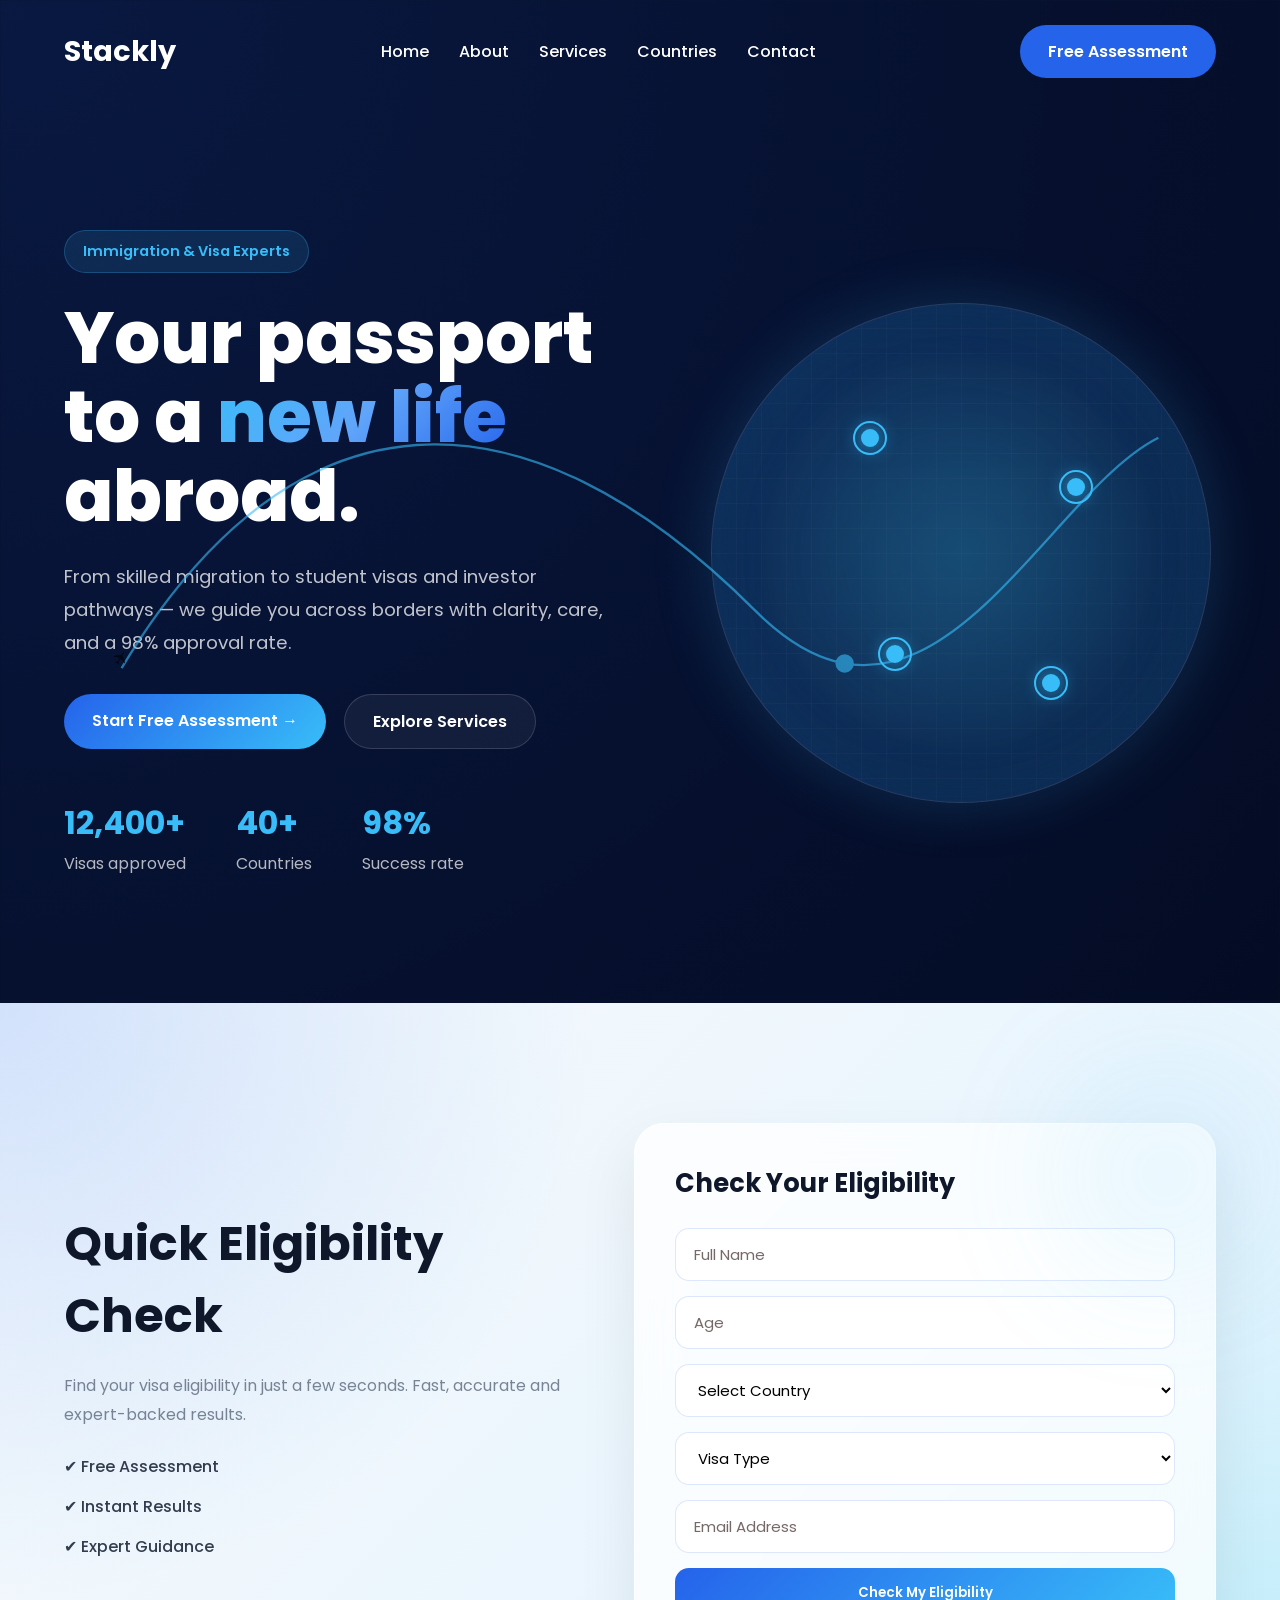
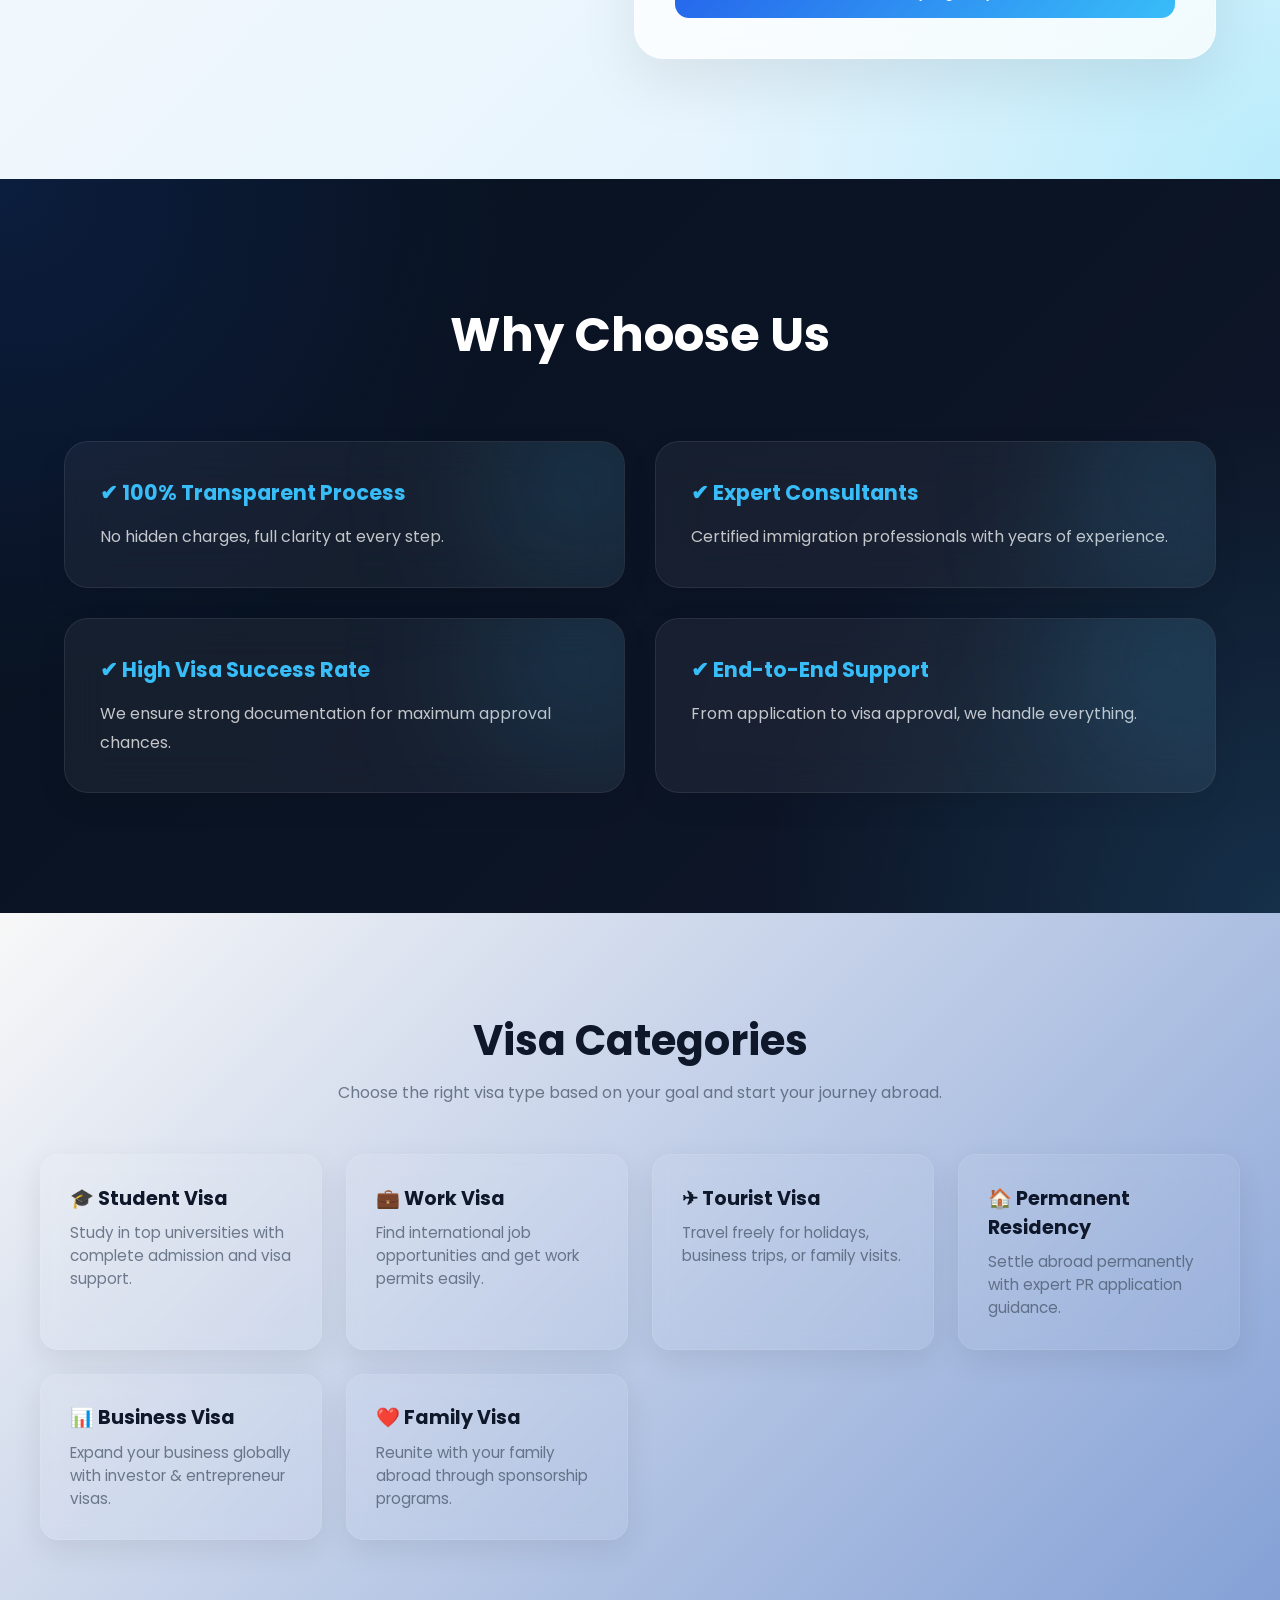
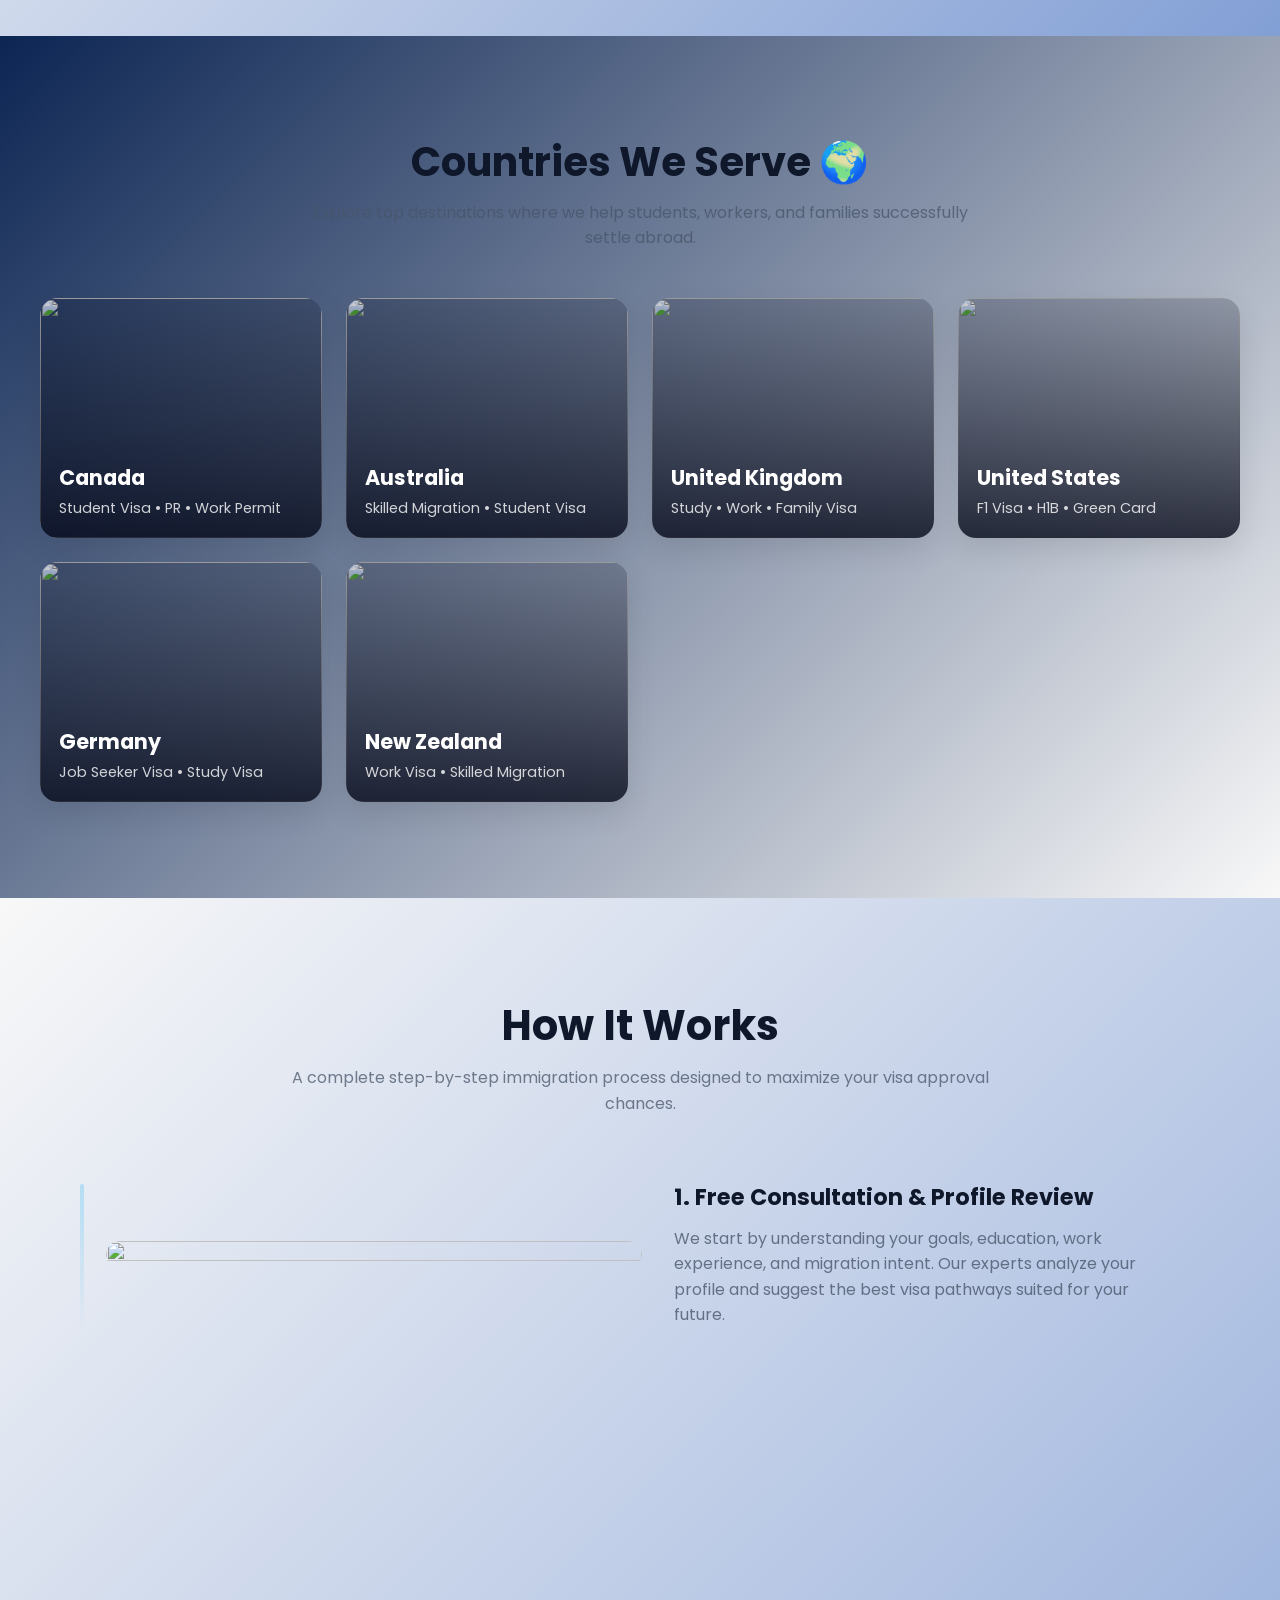
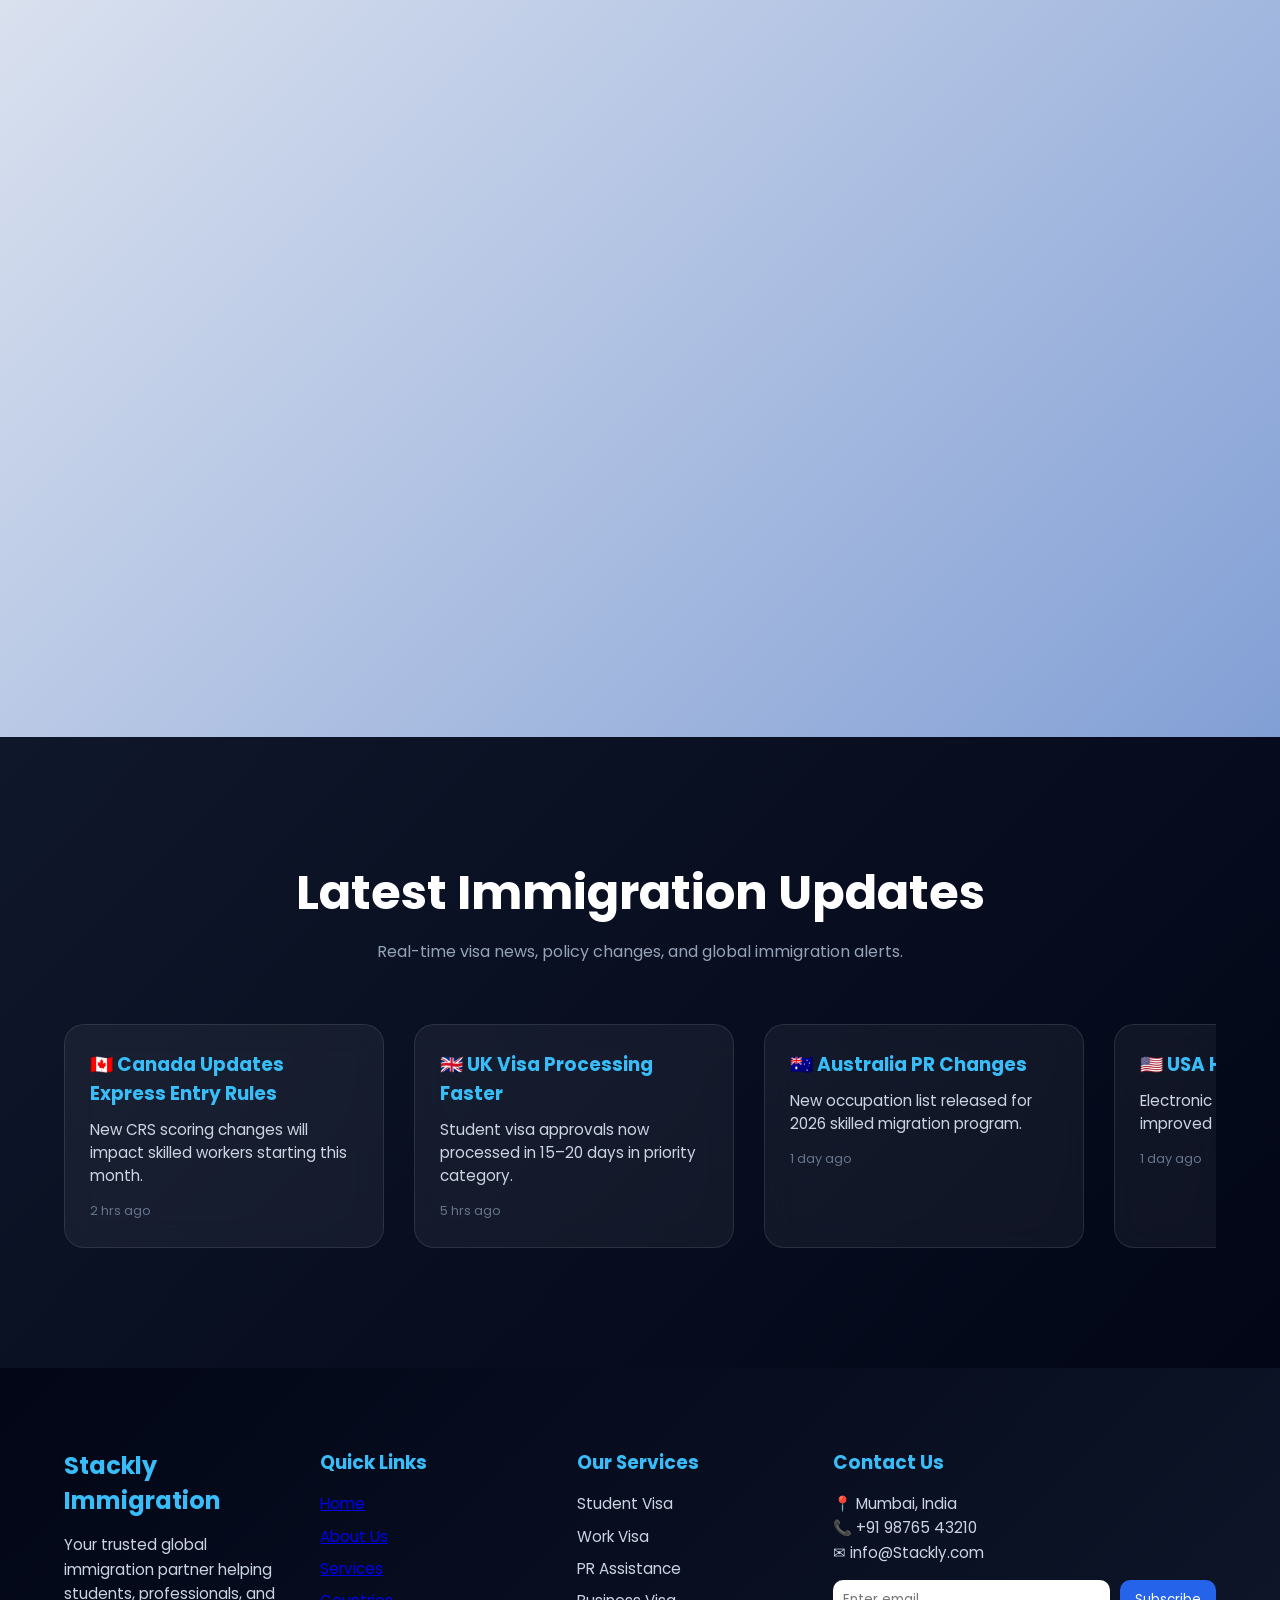
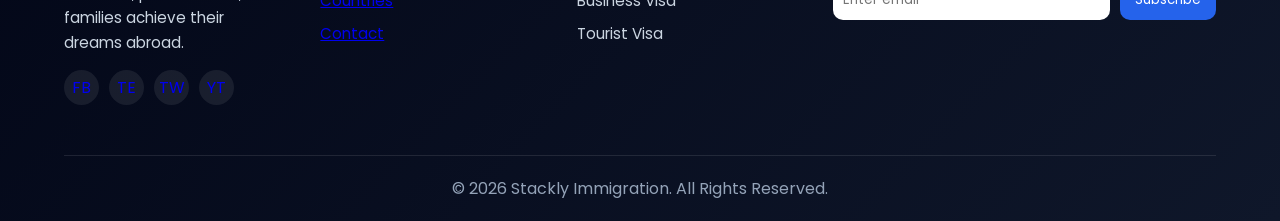
==== index.html @ 96795370 ".." ====
<!doctype html>
<html lang="en">
  <head>
    <meta charset="UTF-8" />
    <meta name="viewport" content="width=device-width, initial-scale=1.0" />
    <title>Stackly Immigration</title>

    <link rel="stylesheet" href="css/home.css" />
    <link rel="stylesheet" href="css/auth.css">

    <link
      href="https://fonts.googleapis.com/css2?family=Poppins:wght@300;400;500;600;700;800&display=swap"
      rel="stylesheet"
    />

    <script src="https://cdn.jsdelivr.net/npm/tsparticles@2/tsparticles.bundle.min.js"></script>

  </head>

  <body>

    

    <nav>
      <div class="logo">Stackly</div>

      <ul class="nav-links">
        <li><a href="index.html">Home</a></li>
        <li><a href="about.html">About</a></li>
        <li><a href="service.html">Services</a></li>
        <li><a href="countries.html">Countries</a></li>
        <li><a href="contact.html">Contact</a></li>
      </ul>

      <a href="#" class="btn" onclick="openPopup()">Free Assessment</a>

      <div class="menu-btn">☰</div>
    </nav>
<!-- hero -->
    <section class="container home-hero">

        <!-- ANIMATED FLIGHT PATH -->
    <svg class="flight-path" viewBox="0 0 1000 400">
        <path id="route"
            d="M50,300 C200,50 400,50 600,250 C750,400 850,150 950,100"
            fill="none" />
        
        <circle r="8" fill="#38bdf8">
            <animateMotion dur="8s" repeatCount="indefinite">
                <mpath href="#route"/>
            </animateMotion>
        </circle>

        <text class="plane-icon">
            <textPath href="#route" startOffset="0%">
                ✈
            </textPath>
        </text>
    </svg>

    <div>
      <span class="eyebrow hero-anim from-left">Immigration & Visa Experts</span>
      <h1 class="hero-anim from-bottom">Your passport to a <span>new life</span> abroad.</h1>
      <p class="lead hero-anim from-right">From skilled migration to student visas and investor pathways — we guide you across borders with clarity, care, and a 98% approval rate.</p>
      <div class="hero-cta hero-anim from-bottom">
        <a href="contact.html" class="btn btn-primary">Start Free Assessment →</a>
        <a href="services.html" class="btn btn-ghost">Explore Services</a>
      </div>
      <div class="hero-stats hero-anim from-left">
        <div><strong>12,400+</strong><span>Visas approved</span></div>
        <div><strong>40+</strong><span>Countries</span></div>
        <div><strong>98%</strong><span>Success rate</span></div>
      </div>
    </div>
    <div class="globe-card hero-anim from-right">
      <div class="pin p1"></div><div class="pin p2"></div><div class="pin p3"></div><div class="pin p4"></div>
    </div>
  </section>

  



<!-- ELIGIBILITY CHECK -->
<section class="eligibility">

    <div class="elig-container">

        <!-- LEFT TEXT (from left) -->
        <div class="elig-text reveal-left">
            <h2 class="elig-text reveal left">Quick Eligibility Check</h2>
            <p>
                Find your visa eligibility in just a few seconds.
                Fast, accurate and expert-backed results.
            </p>

            <ul>
                <li>✔ Free Assessment</li>
                <li>✔ Instant Results</li>
                <li>✔ Expert Guidance</li>
            </ul>
        </div>

        <!-- FORM (popup animation) -->
        <div class="elig-form reveal-zoom">

            <h3>Check Your Eligibility</h3>

            <form>
                <input type="text" placeholder="Full Name" required>
                <input type="number" placeholder="Age" required>

                <select required>
                    <option value="">Select Country</option>
                    <option>Canada</option>
                    <option>Australia</option>
                    <option>UK</option>
                    <option>USA</option>
                    <option>Germany</option>
                </select>

                <select required>
                    <option value="">Visa Type</option>
                    <option>Student Visa</option>
                    <option>Work Visa</option>
                    <option>Tourist Visa</option>
                    <option>PR Visa</option>
                </select>

                <input type="email" placeholder="Email Address" required>

                <button type="submit">Check My Eligibility</button>
            </form>

        </div>

    </div>

</section>

<!-- WHY CHOOSE US -->
<section class="why">

    <h2 class="section-title reveal-up">
        Why Choose Us
    </h2>

    <div class="why-container">

        <div class="why-card reveal-left">
            <h3>✔ 100% Transparent Process</h3>
            <p>No hidden charges, full clarity at every step.</p>
        </div>

        <div class="why-card reveal-right">
            <h3>✔ Expert Consultants</h3>
            <p>Certified immigration professionals with years of experience.</p>
        </div>

        <div class="why-card reveal-left">
            <h3>✔ High Visa Success Rate</h3>
            <p>We ensure strong documentation for maximum approval chances.</p>
        </div>

        <div class="why-card reveal-zoom">
            <h3>✔ End-to-End Support</h3>
            <p>From application to visa approval, we handle everything.</p>
        </div>

    </div>

</section>

<!-- VISTA CATEGORIZE SECTION -->
<section class="visa">

    <h2 class="visa-title reveal-up">Visa Categories</h2>
    <p class="visa-subtitle reveal-up">
        Choose the right visa type based on your goal and start your journey abroad.
    </p>

    <div class="visa-grid">

        <div class="visa-card reveal-left">
            <h3>🎓 Student Visa</h3>
            <p>Study in top universities with complete admission and visa support.</p>
        </div>

        <div class="visa-card reveal-right">
            <h3>💼 Work Visa</h3>
            <p>Find international job opportunities and get work permits easily.</p>
        </div>

        <div class="visa-card reveal-up">
            <h3>✈ Tourist Visa</h3>
            <p>Travel freely for holidays, business trips, or family visits.</p>
        </div>

        <div class="visa-card reveal-zoom">
            <h3>🏠 Permanent Residency</h3>
            <p>Settle abroad permanently with expert PR application guidance.</p>
        </div>

        <div class="visa-card reveal-left">
            <h3>📊 Business Visa</h3>
            <p>Expand your business globally with investor & entrepreneur visas.</p>
        </div>

        <div class="visa-card reveal-right">
            <h3>❤️ Family Visa</h3>
            <p>Reunite with your family abroad through sponsorship programs.</p>
        </div>

    </div>

</section>

<!-- COUNTRIES -->
<section class="countries">

    <h2 class="countries-title reveal-up">Countries We Serve 🌍</h2>
    <p class="countries-subtitle reveal-up">
        Explore top destinations where we help students, workers, and families successfully settle abroad.
    </p>

    <div class="country-grid">

        <!-- CANADA -->
        <div class="country-card reveal-left">
            <img src="https://images.unsplash.com/photo-1503614472-8c93d56e92ce?auto=format&fit=crop&w=800&q=80">
            <div class="overlay">
                <h3>Canada</h3>
                <p>Student Visa • PR • Work Permit</p>
            </div>
        </div>

        <!-- AUSTRALIA -->
        <div class="country-card reveal-right">
            <img src="https://images.unsplash.com/photo-1506973035872-a4ec16b8e8d9?auto=format&fit=crop&w=800&q=80">
            <div class="overlay">
                <h3>Australia</h3>
                <p>Skilled Migration • Student Visa</p>
            </div>
        </div>

        <!-- UK -->
        <div class="country-card reveal-up">
            <img src="https://images.unsplash.com/photo-1486299267070-83823f5448dd?auto=format&fit=crop&w=800&q=80">
            <div class="overlay">
                <h3>United Kingdom</h3>
                <p>Study • Work • Family Visa</p>
            </div>
        </div>

        <!-- USA -->
        <div class="country-card reveal-zoom">
            <img src="https://images.unsplash.com/photo-1500530855697-b586d89ba3ee?auto=format&fit=crop&w=800&q=80">
            <div class="overlay">
                <h3>United States</h3>
                <p>F1 Visa • H1B • Green Card</p>
            </div>
        </div>

        <!-- GERMANY -->
        <div class="country-card reveal-left">
            <img src="https://images.unsplash.com/photo-1528728329032-2972f65dfb3f?auto=format&fit=crop&w=800&q=80">
            <div class="overlay">
                <h3>Germany</h3>
                <p>Job Seeker Visa • Study Visa</p>
            </div>
        </div>

        <!-- NEW ZEALAND -->
        <div class="country-card reveal-right">
            <img src="https://images.unsplash.com/photo-1507699622108-4be3abd695ad?auto=format&fit=crop&w=800&q=80">
            <div class="overlay">
                <h3>New Zealand</h3>
                <p>Work Visa • Skilled Migration</p>
            </div>
        </div>

    </div>

</section>

<!-- HOW IT WORKS -->
<section class="how">

    <h2 class="how-title reveal-up">How It Works</h2>
    <p class="how-subtitle reveal-up">
        A complete step-by-step immigration process designed to maximize your visa approval chances.
    </p>

    <div class="how-container">

        <!-- STEP 1 -->
        <div class="how-step reveal-left">
            <div class="how-img">
                <img src="https://images.unsplash.com/photo-1454165804606-c3d57bc86b40?auto=format&fit=crop&w=800&q=80">
            </div>

            <div class="how-text">
                <h3>1. Free Consultation & Profile Review</h3>
                <p>
                    We start by understanding your goals, education, work experience, and migration intent.
                    Our experts analyze your profile and suggest the best visa pathways suited for your future.
                </p>
            </div>
        </div>

        <!-- STEP 2 -->
        <div class="how-step reveal-right">
            <div class="how-text">
                <h3>2. Eligibility Assessment</h3>
                <p>
                    We perform a detailed eligibility check based on country immigration rules.
                    You receive a clear report showing your chances, requirements, and improvement areas.
                </p>
            </div>

            <div class="how-img">
                <img src="https://images.unsplash.com/photo-1521791136064-7986c2920216?auto=format&fit=crop&w=800&q=80">
            </div>
        </div>

        <!-- STEP 3 -->
        <div class="how-step reveal-left">
            <div class="how-img">
                <img src="https://images.unsplash.com/photo-1450101499163-c8848c66ca85?auto=format&fit=crop&w=800&q=80">
            </div>

            <div class="how-text">
                <h3>3. Documentation Preparation</h3>
                <p>
                    We guide you in collecting and preparing all required documents such as passports,
                    academic certificates, financial proofs, and sponsorship letters.
                    Every document is verified to avoid rejection risks.
                </p>
            </div>
        </div>

        <!-- STEP 4 -->
        <div class="how-step reveal-right">
            <div class="how-text">
                <h3>4. Application Filing & Submission</h3>
                <p>
                    Our experts fill out your visa application with precision and accuracy.
                    We ensure all details meet embassy standards before submission to avoid delays or refusals.
                </p>
            </div>

            <div class="how-img">
                <img src="https://images.unsplash.com/photo-1589829545856-d10d557cf95f?auto=format&fit=crop&w=800&q=80">
            </div>
        </div>

        <!-- STEP 5 -->
        <div class="how-step reveal-left">
            <div class="how-img">
                <img src="https://images.unsplash.com/photo-1508780709619-79562169bc64?auto=format&fit=crop&w=800&q=80">
            </div>

            <div class="how-text">
                <h3>5. Interview Preparation (If Required)</h3>
                <p>
                    We prepare you for embassy interviews with mock sessions, sample questions,
                    and confidence-building techniques to ensure you perform well.
                </p>
            </div>
        </div>

        

    </div>

</section>

<!-- NEWSLETTER -->
<section class="news">

    <h2 class="news-title reveal-up">Latest Immigration Updates</h2>
    <p class="news-subtitle reveal-up">
        Real-time visa news, policy changes, and global immigration alerts.
    </p>

    <div class="news-wrapper">

        <div class="news-track" id="newsTrack">

            <div class="news-card reveal-left">
                <h3>🇨🇦 Canada Updates Express Entry Rules</h3>
                <p>New CRS scoring changes will impact skilled workers starting this month.</p>
                <span>2 hrs ago</span>
            </div>

            <div class="news-card reveal-up">
                <h3>🇬🇧 UK Visa Processing Faster</h3>
                <p>Student visa approvals now processed in 15–20 days in priority category.</p>
                <span>5 hrs ago</span>
            </div>

            <div class="news-card reveal-right">
                <h3>🇦🇺 Australia PR Changes</h3>
                <p>New occupation list released for 2026 skilled migration program.</p>
                <span>1 day ago</span>
            </div>

            <div class="news-card reveal-zoom">
                <h3>🇺🇸 USA H1B Lottery Update</h3>
                <p>Electronic registration system improved for fair selection process.</p>
                <span>1 day ago</span>
            </div>

            <div class="news-card reveal-left">
                <h3>🇩🇪 Germany Work Visa Boost</h3>
                <p>Fast-track visa introduced for IT and healthcare professionals.</p>
                <span>2 days ago</span>
            </div>

        </div>

    </div>

</section>

<footer class="footer">

    <div class="footer-container">

        <!-- BRAND INFO -->
        <div class="footer-box reveal left">
            <h2>Stackly Immigration</h2>
            <p>
                Your trusted global immigration partner helping students,
                professionals, and families achieve their dreams abroad.
            </p>

            <div class="socials">
                <a href="#">FB</a>
                <a href="#">TE</a>
                <a href="#">TW</a>
                <a href="#">YT</a>
            </div>
        </div>

        <!-- QUICK LINKS -->
        <div class="footer-box reveal up">
            <h3>Quick Links</h3>
            <ul>
                <li><a href="#">Home</a></li>
                <li><a href="#">About Us</a></li>
                <li><a href="#">Services</a></li>
                <li><a href="#">Countries</a></li>
                <li><a href="#">Contact</a></li>
            </ul>
        </div>

        <!-- SERVICES -->
        <div class="footer-box reveal right">
            <h3>Our Services</h3>
            <ul>
                <li>Student Visa</li>
                <li>Work Visa</li>
                <li>PR Assistance</li>
                <li>Business Visa</li>
                <li>Tourist Visa</li>
            </ul>
        </div>

        <!-- CONTACT + NEWSLETTER -->
        <div class="footer-box reveal zoom">
            <h3>Contact Us</h3>

            <p>📍 Mumbai, India</p>
            <p>📞 +91 98765 43210</p>
            <p>✉ info@Stackly.com</p>

            <div class="newsletter">
                <input type="email" placeholder="Enter email">
                <button>Subscribe</button>
            </div>
        </div>

    </div>

    <!-- BOTTOM BAR -->
    <div class="footer-bottom reveal up">
        <p>© 2026 Stackly Immigration. All Rights Reserved.</p>
    </div>

</footer>


<!-- ================= AUTH POPUP ================= -->

<div id="popupOverlay" class="popup-overlay">

  <div class="popup-container">

    <!-- CLOSE BUTTON -->
    <span class="popup-close" onclick="closePopup()">
      &times;
    </span>

    <!-- LEFT SIDE -->
    <div class="popup-left">

      <h1>Welcome 👋</h1>

      <p>
        Access your dashboard, analytics,
        projects and management system.
      </p>

      <div class="popup-feature-list">

        <div class="popup-feature-card">
          📊 Real-time Analytics
        </div>

        <div class="popup-feature-card">
          ⚡ Fast Dashboard
        </div>

        <div class="popup-feature-card">
          🔒 Secure Authentication
        </div>

      </div>

    </div>

    <!-- RIGHT SIDE -->
    <div class="popup-right">

      <!-- LOGIN -->
      <div id="loginForm" class="popup-login-box">

        <h2>Login</h2>

        <span>
          Access your account
        </span>

        <input
          id="loginEmail"
          type="email"
          placeholder="Enter Email"
        >

        <div class="password-wrap">
            <input id="loginPassword" type="password" placeholder="Enter Password">
            <span class="eye-btn" onclick="togglePassword('loginPassword',this)">👁</span>
        </div>
        <small id="passwordHint" class="hint-text"> </small>
        <!--  -->

        <div class="login-options">

          <label class="remember-label">
            <input type="checkbox" id="rememberMe">
            Remember me
          </label>

          <p class="popup-forgot">
            <a href="error.htm" onclick="forgotPassword()">Forgot Password?</a>
          </p>

        </div>
        <!--  -->

        <select id="loginRole">

          <option value="user">
            User
          </option>

          <option value="admin">
            Admin
          </option>

        </select>

        <button onclick="login()">
          Login
        </button>

        <p class="popup-switch">

          Don't have an account?

          <span onclick="showSignup()">
            Signup
          </span>

        </p>

      </div>

      <!-- SIGNUP -->
       <!-- ================= SIGNUP FORM ================= -->
<div id="signupForm" class="popup-signup-box hidden">

  <h2 class="signup-h2">Create Account</h2>
  <span>Create your new account</span>

  <!-- ROLE SELECTION (AVATAR STYLE) -->
  <div class="role-selector">

    <div id="userRoleCard" class="role-card active" onclick="selectRole('user')">
      <div class="avatar">👤</div>
      <p>User</p>
    </div>

    <div id="adminRoleCard" class="role-card" onclick="selectRole('admin')">
      <div class="avatar">🛡️</div>
      <p>Admin</p>
    </div>

  </div>

  <!-- INPUTS -->
  <input id="signupName" type="text" placeholder="Enter Name">
  <input id="signupEmail" type="email" placeholder="Enter Email">
  <div class="password-wrap">
    <input id="signupPassword" type="password" placeholder="Enter Password">
    <span class="eye-btn" onclick="togglePassword('signupPassword',this)">👁</span>
  </div>
  <div class="password-wrap">
    <input id="signupConfirmPassword" type="password" placeholder="Confirm Password">
    <span class="eye-btn" onclick="togglePassword('signupConfirmPassword',this)">👁</span>
  </div>

  <!-- HIDDEN ROLE -->
  <select id="signupRole" style="display:none;">
    <option value="user">User</option>
    <option value="admin">Admin</option>
  </select>

  <!-- ERROR MESSAGE -->
  <p id="signupError" class="error-text"></p>

  <!-- BUTTON -->
  <button onclick="signup()">Create Account</button>

  <!-- SWITCH -->
  <p class="popup-switch signup-login">
    Already have an account?
    <span onclick="showLogin()">Login</span>
  </p>

</div>

    </div>

  </div>

</div>


    <script src="js/auth.js"></script>
    <script src="js/home.js"></script>
  </body>
</html>
---- css/home.css ----
*{
margin:0;
padding:0;
box-sizing:border-box;
font-family:'Poppins',sans-serif;
}

:root{
--primary:#0f172a;
--secondary:#2563eb;
--accent:#38bdf8;
--white:#fff;
--card:rgba(255,255,255,.08);
}

body{
background:
radial-gradient(circle at top left,
rgba(37,99,235,.2),
transparent 35%),
radial-gradient(circle at bottom right,
rgba(56,189,248,.15),
transparent 35%),
#020617;

color:white;
overflow-x:hidden;
}

nav{
width:90%;
margin:auto;
display:flex;
justify-content:space-between;
align-items:center;
padding:25px 0;
}

.logo{
font-size:1.8rem;
font-weight:700;
}

.nav-links{
display:flex;
gap:30px;
list-style:none;
}

.nav-links a{
text-decoration:none;
color:white;
font-weight:500;
transition:.4s;
}

.nav-links a:hover{
color:var(--accent);
}

.btn{
background:var(--secondary);
padding:12px 24px;
border-radius:50px;
text-decoration:none;
color:white;
font-weight:600;
}

.menu-btn{
display:none;
}

@media(max-width:900px){



.nav-links{
display:none;
}

.menu-btn{
display:block;
font-size:2rem;
cursor:pointer;
}

}

/* ===================================== */
@media(max-width:900px){

    .nav-links{
        display:none;
        position:absolute;
        top:90px;
        right:20px;
        width:250px;
        background:rgba(15,23,42,.98);
        backdrop-filter:blur(20px);
        border:1px solid rgba(255,255,255,.1);
        border-radius:20px;
        padding:20px;
        flex-direction:column;
        gap:15px;
        z-index:1000;
    }

    .nav-links.active{
        display:flex;
    }

    .menu-btn{
        display:block;
        font-size:2rem;
        cursor:pointer;
    }
}

/* ============== HERO SECTION =============== */
.hero{
    position:relative;
    height:100vh;
    overflow:hidden;
    color:white;
    font-family: 'Poppins', sans-serif;
}

/* BACKGROUND IMAGE */
.hero-bg{
    position:absolute;
    inset:0;
    background:url('https://images.unsplash.com/photo-1529070538774-1843cb3265df?auto=format&fit=crop&w=1600&q=80') center/cover no-repeat;
    transform:scale(1.1);
}

/* DARK OVERLAY */
.overlay{
    position:absolute;
    inset:0;
    background:linear-gradient(
        135deg,
        rgba(2,6,23,.85),
        rgba(15,23,42,.7)
    );
}

/* CONTENT */
.hero-content{
    position:relative;
    z-index:2;
    max-width:650px;
    margin-left:8%;
    top:50%;
    transform:translateY(-50%);
}

/* BADGE */
.badge{
    display:inline-block;
    padding:8px 16px;
    border-radius:30px;
    background:rgba(56,189,248,.15);
    border:1px solid rgba(56,189,248,.3);
    font-size:14px;
    margin-bottom:20px;
}

/* TITLE */
.hero-content h1{
    font-size:3.5rem;
    line-height:1.1;
    margin-bottom:20px;
}

/* TEXT */
.hero-content p{
    font-size:1.1rem;
    opacity:.85;
    margin-bottom:30px;
}

/* BUTTONS */
.buttons{
    display:flex;
    gap:15px;
    margin-bottom:40px;
}

.btn-primary{
    background:#2563eb;
    padding:12px 22px;
    border-radius:50px;
    text-decoration:none;
    color:white;
    font-weight:600;
}

.btn-outline{
    border:1px solid white;
    padding:12px 22px;
    border-radius:50px;
    text-decoration:none;
    color:white;
}

/* STATS */
.stats{
    display:flex;
    gap:40px;
}

.stat{
    font-size:1.8rem;
    font-weight:700;
}

.stat span{
    display:block;
    font-size:0.9rem;
    opacity:0.7;
    font-weight:400;
}

/* FLIGHT PATH SVG */
.flight-path{
    position:absolute;
    width:100%;
    height:100%;
    z-index:1;
    opacity:0.6;
}

.flight-path path{
    stroke:#38bdf8;
    stroke-width:2;
}

/* ANIMATIONS (TEXT REVEAL) */
.reveal{
    opacity:0;
    transform:translateY(30px);
    animation:fadeIn 1s forwards;
}

.reveal.right{
    transform:translateX(40px);
}

.reveal.up{
    transform:translateY(40px);
}

@keyframes fadeIn{
    to{
        opacity:1;
        transform:translate(0,0);
    }
}

/* RESPONSIVE */
@media(max-width:900px){
    .hero-content{
        margin:0 20px;
        text-align:center;
    }

    .hero-content h1{
        font-size:2.2rem;
    }

    .stats{
        justify-content:center;
        flex-wrap:wrap;
    }

    .buttons{
        justify-content:center;
        flex-wrap:wrap;
    }
}

/* =================== ELIGIBILITY SECTION =================== */


.eligibility{
    padding:100px 5%;
    color:#0f172a;
    background:
    radial-gradient(circle at top left, rgba(59,130,246,.25), transparent 40%),
    radial-gradient(circle at top right, rgba(34,211,238,.25), transparent 40%),
    radial-gradient(circle at bottom left, rgba(99,102,241,.18), transparent 40%),
    linear-gradient(135deg, #f8fafc, #e0f2fe);
}

.elig-container{
    display:flex;
    justify-content:space-between;
    align-items:center;
    max-width:1200px;
    margin:auto;
    gap:60px;
}

/* LEFT TEXT */
.elig-text{
    flex:1;
}

.elig-text h2{
    font-size:2.8rem;
    margin-bottom:20px;
}

.elig-text p{
    opacity:0.8;
    margin-bottom:20px;
    max-width:400px;
}

.elig-text ul{
    list-style:none;
    padding:0;
}

.elig-text li{
    margin-bottom:10px;
    font-size:1rem;
    opacity:0.9;
}

/* FORM CARD */
.elig-form{
    flex:1;
    background:rgba(255,255,255,0.06);
    border:1px solid rgba(2, 2, 2, 0.1);
    backdrop-filter:blur(20px);
    padding:40px;
    border-radius:25px;
    box-shadow:0 10px 40px rgba(0,0,0,0.4);
}

.elig-form h3{
    margin-bottom:20px;
    font-size:1.5rem;
}

/* INPUTS */
.elig-form input,
.elig-form select{
    width:100%;
    padding:12px 15px;
    margin-bottom:15px;
    border-radius:12px;
    border:none;
    outline:none;
    background:rgba(255,255,255,0.08);
    color:rgb(0, 0, 0);
}

.elig-form input::placeholder{
    color:rgba(28, 3, 3, 0.6);
}

/* BUTTON */
.elig-form button{
    width:100%;
    padding:12px;
    background:#2563eb;
    border:none;
    border-radius:12px;
    color:white;
    font-weight:600;
    cursor:pointer;
    transition:.3s;
}

.elig-form button:hover{
    background:#1d4ed8;
    transform:translateY(-2px);
}

/* RESPONSIVE */
@media(max-width:900px){
    .elig-container{
        flex-direction:column;
        text-align:center;
    }

    .elig-text p{
        margin:auto;
    }
}

/* ======= ANIMATIONS ======= */
.eligibility{
    padding:100px 5%;
    background:
    radial-gradient(circle at top left, rgba(59,130,246,.25), transparent 40%),
    radial-gradient(circle at bottom right, rgba(34,211,238,.25), transparent 40%),
    linear-gradient(135deg, #f8fafc, #e0f2fe);
    color:#0f172a;
}

/* LAYOUT */
.elig-container{
    display:flex;
    justify-content:space-between;
    align-items:center;
    max-width:1200px;
    margin:auto;
    gap:60px;
}

/* LEFT TEXT */
.elig-text{
    flex:1;
}

.elig-text h2{
    font-size:2.8rem;
    margin-bottom:20px;
}

.elig-text p{
    opacity:0.7;
    margin-bottom:20px;
}

.elig-text ul{
    list-style:none;
    padding:0;
}

.elig-text li{
    margin-bottom:10px;
}

/* FORM BOX */
.elig-form{
    flex:1;
    background:rgba(255,255,255,0.85);
    border:1px solid rgba(59,130,246,0.2);
    backdrop-filter:blur(20px);
    padding:40px;
    border-radius:25px;
    box-shadow:0 20px 60px rgba(0,0,0,0.1);

    transform:scale(0.8);
    opacity:0;
}

/* INPUTS */
.elig-form input,
.elig-form select{
    width:100%;
    padding:12px;
    margin-bottom:15px;
    border-radius:12px;
    border:1px solid rgba(59,130,246,0.2);
    background:white;
}

/* BUTTON */
.elig-form button{
    width:100%;
    padding:12px;
    border:none;
    border-radius:12px;
    background:linear-gradient(135deg,#3b82f6,#06b6d4);
    color:white;
    font-weight:600;
    cursor:pointer;
}

/* =========================
   ANIMATIONS
========================= */

/* LEFT SLIDE */
.animate-left{
    opacity:0;
    transform:translateX(-80px);
    animation:slideLeft 1s ease forwards;
}

@keyframes slideLeft{
    to{
        opacity:1;
        transform:translateX(0);
    }
}

/* RIGHT SLIDE (form delay popup) */
.animate-popup{
    animation:popup 1s ease forwards 0.3s;
}

@keyframes popup{
    0%{
        transform:scale(0.7);
        opacity:0;
    }
    70%{
        transform:scale(1.05);
        opacity:1;
    }
    100%{
        transform:scale(1);
        opacity:1;
    }
}

/* RESPONSIVE */
@media(max-width:900px){
    .elig-container{
        flex-direction:column;
        text-align:center;
    }
}

/* ====================== WHY CHOOSE US ====================== */
.why{
    padding:100px 5%;
    background:#f8fafc;
    text-align:center;
}

.section-title{
    font-size:2.8rem;
    margin-bottom:50px;
    color:#0f172a;
}

/* GRID */
.why-container{
    display:grid;
    grid-template-columns:repeat(2,1fr);
    gap:30px;
    max-width:1100px;
    margin:auto;
}

/* CARD STYLE */
.why-card{
    background:white;
    padding:30px;
    border-radius:20px;
    box-shadow:0 10px 30px rgba(0,0,0,0.08);
    opacity:0;
}

/* =========================
   ANIMATIONS (DIFFERENT DIRECTIONS)
========================= */

/* FROM LEFT */
.left{
    transform:translateX(-120px);
    animation:fromLeft 1s forwards;
}

@keyframes fromLeft{
    to{
        opacity:1;
        transform:translateX(0);
    }
}

/* FROM RIGHT */
.right{
    transform:translateX(120px);
    animation:fromRight 1s forwards 0.2s;
}

@keyframes fromRight{
    to{
        opacity:1;
        transform:translateX(0);
    }
}

/* FROM BOTTOM */
.bottom{
    transform:translateY(120px);
    animation:fromBottom 1s forwards 0.4s;
}

.why-card h3{
    color:#111827;
}

.why-card p{
    color:#475569;
}

@keyframes fromBottom{
    to{
        opacity:1;
        transform:translateY(0);
    }
}

/* ZOOM POP */
.zoom{
    transform:scale(0.5);
    animation:zoomIn 1s forwards 0.6s;
}

@keyframes zoomIn{
    to{
        opacity:1;
        transform:scale(1);
    }
}

/* RESPONSIVE */
@media(max-width:900px){
    .why-container{
        grid-template-columns:1fr;
    }
}

/* =================== VISTA CATEGORIZE SECTION ================== */
.visa{
    padding:100px 5%;
    background:
    linear-gradient(135deg,#f8fafc,#e0f2fe);
    text-align:center;
}

/* TITLE */
.visa-title{
    font-size:2.8rem;
    color:#0f172a;
    margin-bottom:10px;
}

.visa-subtitle{
    color:#475569;
    margin-bottom:50px;
}

/* GRID */
.visa-grid{
    display:grid;
    grid-template-columns:repeat(3,1fr);
    gap:25px;
    max-width:1200px;
    margin:auto;
}

/* CARD BASE */
.visa-card{
    position:relative;
    background:white;
    padding:30px;
    border-radius:20px;
    box-shadow:0 10px 30px rgba(0,0,0,0.08);
    color:#0f172a;
    overflow:hidden;
    transition:0.4s ease;
    z-index:1;
}

.visa-card::before{
    content:"";
    position:absolute;
    inset:0;
    background:linear-gradient(135deg,#3b82f6,#06b6d4);
    opacity:0;
    transition:0.4s ease;
    z-index:-1;
}

.visa-card:hover::before{
    opacity:0.12;
}

.visa-card:hover{
    transform:translateY(-12px) scale(1.03);
    box-shadow:0 25px 50px rgba(59,130,246,0.25);
    color:#0f172a;
}

.visa-card h3,
.visa-card p{
    transition:0.3s ease;
}

.visa-card:hover h3{
    color:#2563eb;
}

.visa-card::after{
    content:"";
    position:absolute;
    top:0;
    left:-100%;
    width:100%;
    height:100%;
    background:linear-gradient(
        90deg,
        transparent,
        rgba(255,255,255,0.4),
        transparent
    );
    transition:0.6s;
}

.visa-card:hover::after{
    left:100%;
}

/* TEXT INSIDE */
.visa-card h3{
    margin-bottom:10px;
    font-size:1.2rem;
}

.visa-card p{
    color:#475569;
    line-height:1.6;
}

/* =========================
   ANIMATIONS (DIFFERENT DIRECTIONS)
========================= */

/* LEFT POP */
.left-pop{
    animation:leftPop 0.8s forwards;
}

@keyframes leftPop{
    0%{
        transform:translateX(-100px) scale(0.5);
        opacity:0;
    }
    100%{
        transform:translateX(0) scale(1);
        opacity:1;
    }
}

/* RIGHT POP */
.right-pop{
    animation:rightPop 0.8s forwards;
}

@keyframes rightPop{
    0%{
        transform:translateX(100px) scale(0.5);
        opacity:0;
    }
    100%{
        transform:translateX(0) scale(1);
        opacity:1;
    }
}

/* BOTTOM POP */
.bottom-pop{
    animation:bottomPop 0.8s forwards;
}

@keyframes bottomPop{
    0%{
        transform:translateY(100px) scale(0.5);
        opacity:0;
    }
    100%{
        transform:translateY(0) scale(1);
        opacity:1;
    }
}

/* ZOOM POP */
.zoom-pop{
    animation:zoomPop 0.8s forwards;
}

@keyframes zoomPop{
    0%{
        transform:scale(0.2);
        opacity:0;
    }
    100%{
        transform:scale(1);
        opacity:1;
    }
}

/* DELAYS */
.delay1{ animation-delay:0.2s; }
.delay2{ animation-delay:0.4s; }

/* HOVER EFFECT */
.visa-card:hover{
    transform:translateY(-10px) scale(1.02);
    box-shadow:0 20px 40px rgba(0,0,0,0.12);
}

/* RESPONSIVE */
@media(max-width:900px){
    .visa-grid{
        grid-template-columns:1fr;
    }
}

/* ===================== COUNTRIES SECTION ======================= */
.countries{
    padding:100px 5%;
    background:#f8fafc;
    text-align:center;
}

.countries-title{
    font-size:2.8rem;
    color:#0f172a;
}

.countries-subtitle{
    color:#475569;
    margin-bottom:50px;
}

/* GRID */
.country-grid{
    display:grid;
    grid-template-columns:repeat(3,1fr);
    gap:25px;
    max-width:1200px;
    margin:auto;
}

/* CARD */
.country-card{
    position:relative;
    height:260px;
    border-radius:20px;
    overflow:hidden;
    box-shadow:0 10px 30px rgba(0,0,0,0.1);
    cursor:pointer;

    opacity:0;
    transform:scale(0.8);
    animation:pop 0.8s forwards;
}

/* ANIMATION */
@keyframes pop{
    to{
        opacity:1;
        transform:scale(1);
    }
}

/* IMAGE */
.country-card img{
    width:100%;
    height:100%;
    object-fit:cover;
    transition:0.5s ease;
}

/* OVERLAY */
.overlay{
    position:absolute;
    inset:0;
    background:linear-gradient(
        to top,
        rgba(2,6,23,0.8),
        rgba(2,6,23,0.2)
    );
    display:flex;
    flex-direction:column;
    justify-content:flex-end;
    padding:20px;
    color:white;
    transition:0.4s ease;
}

.overlay h3{
    margin:0;
    font-size:1.4rem;
}

.overlay p{
    font-size:0.9rem;
    opacity:0.8;
}

/* HOVER EFFECT */
.country-card:hover img{
    transform:scale(1.1);
}

.country-card:hover .overlay{
    background:linear-gradient(
        to top,
        rgba(37,99,235,0.7),
        rgba(2,6,23,0.2)
    );
}

/* DIRECTION CLASSES */
.left{ animation-name:fromLeft; }
.right{ animation-name:fromRight; }
.bottom{ animation-name:fromBottom; }
.zoom{ animation-name:zoomIn; }

.delay1{ animation-delay:0.2s; }
.delay2{ animation-delay:0.4s; }

/* KEYFRAMES */
@keyframes fromLeft{
    from{ transform:translateX(-100px) scale(0.8); opacity:0; }
    to{ transform:translateX(0) scale(1); opacity:1; }
}

@keyframes fromRight{
    from{ transform:translateX(100px) scale(0.8); opacity:0; }
    to{ transform:translateX(0) scale(1); opacity:1; }
}

@keyframes fromBottom{
    from{ transform:translateY(100px) scale(0.8); opacity:0; }
    to{ transform:translateY(0) scale(1); opacity:1; }
}

@keyframes zoomIn{
    from{ transform:scale(0.5); opacity:0; }
    to{ transform:scale(1); opacity:1; }
}

/* RESPONSIVE */
@media(max-width:900px){
    .country-grid{
        grid-template-columns:1fr;
    }
}

/* ==== animation ==== */
/* TITLE FROM TOP */
.from-top{
    opacity:0;
    transform:translateY(-80px);
    animation:topIn 0.8s forwards;
}

@keyframes topIn{
    to{
        opacity:1;
        transform:translateY(0);
    }
}

/* SUBTITLE FROM BOTTOM */
.from-bottom{
    opacity:0;
    transform:translateY(80px);
    animation:bottomIn 0.8s forwards 0.2s;
}

@keyframes bottomIn{
    to{
        opacity:1;
        transform:translateY(0);
    }
}

/* ======================== HOW IT WORKS ========================== */
.how{
    padding:120px 5%;
    background:
    linear-gradient(135deg,#f8fafc,#e0f2fe);
    text-align:center;
}

/* TITLE */
.how-title{
    font-size:3rem;
    color:#0f172a;
}

.how-subtitle{
    color:#475569;
    margin-bottom:80px;
}

/* CONTAINER */
.how-container{
    max-width:1200px;
    margin:auto;
    display:flex;
    flex-direction:column;
    gap:80px;
}

/* STEP BOX */
.how-step{
    display:flex;
    align-items:center;
    justify-content:space-between;
    gap:50px;
    opacity:0;
}

/* IMAGE */
.how-img img{
    width:350px;
    height:250px;
    object-fit:cover;
    border-radius:20px;
    box-shadow:0 15px 40px rgba(0,0,0,0.1);
    transition:0.4s ease;
}

.how-img img:hover{
    transform:scale(1.05);
}

/* TEXT */
.how-text{
    max-width:500px;
    text-align:left;
}

.how-text h3{
    font-size:1.6rem;
    margin-bottom:10px;
    color:#0f172a;
}

.how-text p{
    color:#475569;
    line-height:1.6;
}

.how-text h3{
    font-size:1.7rem;
    color:#0f172a;
}

.how-text p{
    font-size:1rem;
    color:#475569;
    line-height:1.8;
}

/* CENTER STEP */
.center{
    justify-content:center;
    text-align:center;
    flex-direction:column;
}

/* =========================
   ANIMATIONS
========================= */

/* LEFT ENTRY */
.left{
    transform:translateX(-120px);
    animation:leftIn 0.9s forwards;
}

@keyframes leftIn{
    to{
        opacity:1;
        transform:translateX(0);
    }
}

/* RIGHT ENTRY */
.right{
    transform:translateX(120px);
    animation:rightIn 0.9s forwards;
}

@keyframes rightIn{
    to{
        opacity:1;
        transform:translateX(0);
    }
}

/* CENTER ENTRY */
.center{
    transform:translateY(100px);
    animation:upIn 0.9s forwards;
}

@keyframes upIn{
    to{
        opacity:1;
        transform:translateY(0);
    }
}

/* RESPONSIVE */
@media(max-width:900px){
    .how-step{
        flex-direction:column;
        text-align:center;
    }

    .how-text{
        text-align:center;
    }

    .how-img img{
        width:100%;
    }
}

/* TITLE ANIMATIONS */
.from-top{
    opacity:0;
    transform:translateY(-80px);
    animation:topIn 0.8s forwards;
}

.from-bottom{
    opacity:0;
    transform:translateY(80px);
    animation:bottomIn 0.8s forwards 0.2s;
}

@keyframes topIn{
    to{ opacity:1; transform:translateY(0); }
}

@keyframes bottomIn{
    to{ opacity:1; transform:translateY(0); }
}

/* ========== PARTICLES MOVING ANIMATION ========= */
#tsparticles{
    position:fixed;
    inset:0;
    z-index:-1;
}

/* ======== JS ANIMATION ========= */
/* INITIAL STATE (hidden) */
.reveal{
    opacity:0;
    transition:all 0.8s ease;
}

/* directions */
.reveal.left{
    transform:translateX(-120px);
}

.reveal.right{
    transform:translateX(120px);
}

.reveal.up{
    transform:translateY(80px);
}

.reveal.zoom{
    transform:scale(0.7);
}

/* active */
.reveal.active{
    opacity:1;
    transform:translate(0,0) scale(1);
}

/* ============================ NEWSLETTER ============================== */
.news{
    padding:120px 5%;
    background:linear-gradient(135deg,#0f172a,#020617);
    color:white;
    text-align:center;
    overflow:hidden;
}

.news-title{
    font-size:3rem;
    margin-bottom:10px;
}

.news-subtitle{
    color:#94a3b8;
    margin-bottom:60px;
}

/* WRAPPER */
.news-wrapper{
    overflow:hidden;
    position:relative;
}

/* TRACK (ANIMATED ROW) */
.news-track{
    display:flex;
    gap:30px;
    width:max-content;
    animation:scrollNews 25s linear infinite;
}

/* CARD */
.news-card{
    width:320px;
    padding:25px;
    border-radius:20px;
    background:rgba(255,255,255,0.05);
    border:1px solid rgba(255,255,255,0.1);
    backdrop-filter:blur(15px);
    text-align:left;
    transition:0.4s;
}

.news-card:hover{
    transform:translateY(-10px) scale(1.03);
    background:rgba(56,189,248,0.1);
    border:1px solid rgba(56,189,248,0.4);
}

.news-card h3{
    margin-bottom:10px;
    color:#38bdf8;
}

.news-card p{
    font-size:0.95rem;
    color:#cbd5e1;
    margin-bottom:10px;
}

.news-card span{
    font-size:0.8rem;
    color:#64748b;
}

/* AUTO SCROLL */
@keyframes scrollNews{
    0%{ transform:translateX(0); }
    100%{ transform:translateX(-50%); }
}

/* PAUSE ON HOVER */
.news-wrapper:hover .news-track{
    animation-play-state:paused;
}

/* RESPONSIVE */
@media(max-width:900px){
    .news-card{
        width:260px;
    }
}


/* =============== FOOTER SECTION ================ */
.footer{
    background:linear-gradient(135deg,#020617,#0f172a);
    color:white;
    padding:80px 5% 20px;
    overflow:hidden;
}

/* GRID */
.footer-container{
    display:grid;
    grid-template-columns:repeat(4,1fr);
    gap:40px;
    max-width:1200px;
    margin:auto;
}

/* BOX */
.footer-box h2,
.footer-box h3{
    margin-bottom:15px;
    color:#38bdf8;
}

.footer-box p,
.footer-box li{
    color:#cbd5e1;
    font-size:0.95rem;
    line-height:1.6;
}

/* LINKS */
.footer-box ul{
    list-style:none;
    padding:0;
}

.footer-box ul li{
    margin-bottom:8px;
    cursor:pointer;
    transition:0.3s;
}

.footer-box ul li:hover{
    color:#38bdf8;
    transform:translateX(5px);
}

/* SOCIAL */
.socials{
    margin-top:15px;
    display:flex;
    gap:10px;
}

.socials a{
    width:35px;
    height:35px;
    display:flex;
    align-items:center;
    justify-content:center;
    background:rgba(255,255,255,0.08);
    border-radius:50%;
    text-decoration:none;
    transition:0.3s;
}

.socials a:hover{
    background:#38bdf8;
    transform:translateY(-3px);
}

/* NEWSLETTER */
.newsletter{
    margin-top:15px;
    display:flex;
    gap:10px;
}

.newsletter input{
    flex:1;
    padding:10px;
    border:none;
    border-radius:10px;
    outline:none;
}

.newsletter button{
    padding:10px 15px;
    border:none;
    border-radius:10px;
    background:#2563eb;
    color:white;
    cursor:pointer;
    transition:0.3s;
}

.newsletter button:hover{
    background:#1d4ed8;
}

/* BOTTOM */
.footer-bottom{
    text-align:center;
    margin-top:50px;
    padding-top:20px;
    border-top:1px solid rgba(255,255,255,0.1);
    color:#94a3b8;
}

/* RESPONSIVE */
@media(max-width:900px){
    .footer-container{
        grid-template-columns:1fr;
        text-align:center;
    }

    .socials{
        justify-content:center;
    }

    .newsletter{
        flex-direction:column;
    }
}


/* hero */
/* ==========================
   HOME HERO SECTION
========================== */

.home-hero{
    min-height:100vh;
    display:grid;
    grid-template-columns:1.1fr 1fr;
    align-items:center;
    gap:80px;
    padding:80px 0;

    position:relative;
    z-index:2;
}

/* LEFT CONTENT */

.eyebrow{
    display:inline-block;
    padding:10px 18px;
    border-radius:50px;
    background:rgba(56,189,248,.12);
    border:1px solid rgba(56,189,248,.25);
    color:#38bdf8;
    font-size:.9rem;
    font-weight:600;
    margin-bottom:25px;
}

.home-hero h1{
    font-size:4.5rem;
    line-height:1.1;
    margin-bottom:25px;
    font-weight:800;
    color:white;
}

.home-hero h1 span{
    background:linear-gradient(
        135deg,
        #38bdf8,
        #60a5fa,
        #2563eb
    );
    -webkit-background-clip:text;
    -webkit-text-fill-color:transparent;
}

.lead{
    font-size:1.15rem;
    line-height:1.8;
    color:rgba(255,255,255,.75);
    max-width:650px;
    margin-bottom:35px;
}

/* BUTTONS */

.hero-cta{
    display:flex;
    gap:18px;
    flex-wrap:wrap;
    margin-bottom:50px;
}

.btn{
    padding:14px 28px;
    border-radius:60px;
    text-decoration:none;
    font-weight:600;
    transition:.4s;
}

.btn-primary{
    background:linear-gradient(
        135deg,
        #2563eb,
        #38bdf8
    );
    color:white;
}

.btn-primary:hover{
    transform:translateY(-4px);
    box-shadow:0 20px 40px rgba(37,99,235,.3);
}

.btn-ghost{
    border:1px solid rgba(255,255,255,.15);
    background:rgba(255,255,255,.05);
    backdrop-filter:blur(10px);
    color:white;
}

.btn-ghost:hover{
    background:rgba(255,255,255,.08);
}

/* STATS */

.hero-stats{
    display:flex;
    gap:50px;
    flex-wrap:wrap;
}

.hero-stats div{
    display:flex;
    flex-direction:column;
}

.hero-stats strong{
    font-size:2rem;
    color:#38bdf8;
}

.hero-stats span{
    color:rgba(255,255,255,.7);
    margin-top:4px;
}

/* ==========================
   GLOBE CARD
========================== */

.globe-card{
    position:relative;
    width:500px;
    height:500px;
    margin:auto;
    border-radius:50%;

    background:
    radial-gradient(circle at center,
    rgba(56,189,248,.25),
    rgba(37,99,235,.12));

    border:1px solid rgba(255,255,255,.12);

    backdrop-filter:blur(30px);

    box-shadow:
    0 0 60px rgba(56,189,248,.18),
    inset 0 0 60px rgba(56,189,248,.1);

    overflow:hidden;

    animation:floatGlobe 6s ease-in-out infinite;
}

/* GRID EFFECT */

.globe-card::before{
    content:"";
    position:absolute;
    inset:0;

    background:
    repeating-linear-gradient(
        transparent,
        transparent 24px,
        rgba(255,255,255,.05) 25px
    ),
    repeating-linear-gradient(
        90deg,
        transparent,
        transparent 24px,
        rgba(255,255,255,.05) 25px
    );

    border-radius:50%;
}

/* GLOW */

.globe-card::after{
    content:"";
    position:absolute;
    width:250px;
    height:250px;
    background:#38bdf8;
    filter:blur(120px);
    opacity:.25;
    top:50%;
    left:50%;
    transform:translate(-50%,-50%);
}

/* FLOAT ANIMATION */

@keyframes floatGlobe{
    0%,100%{
        transform:translateY(0px);
    }
    50%{
        transform:translateY(-20px);
    }
}

/* ==========================
   LOCATION PINS
========================== */

.pin{
    position:absolute;
    width:18px;
    height:18px;
    background:#38bdf8;
    border-radius:50%;
    box-shadow:0 0 20px #38bdf8;
}

.pin::after{
    content:"";
    position:absolute;
    inset:-8px;
    border:2px solid #38bdf8;
    border-radius:50%;
    animation:pulse 2s infinite;
}

@keyframes pulse{
    from{
        transform:scale(.5);
        opacity:1;
    }
    to{
        transform:scale(2);
        opacity:0;
    }
}

/* PIN POSITIONS */

.p1{
    top:25%;
    left:30%;
}

.p2{
    top:35%;
    right:25%;
}

.p3{
    bottom:28%;
    left:35%;
}

.p4{
    bottom:22%;
    right:30%;
}

/* ==========================
   RESPONSIVE
========================== */

@media(max-width:992px){

    .home-hero{
        grid-template-columns:1fr;
        text-align:center;
        gap:60px;
    }

    .lead{
        margin:auto auto 35px;
    }

    .hero-cta{
        justify-content:center;
    }

    .hero-stats{
        justify-content:center;
    }

    .home-hero h1{
        font-size:3rem;
    }

    .globe-card{
        width:350px;
        height:350px;
    }
}

@media(max-width:600px){

    .home-hero h1{
        font-size:2.3rem;
    }

    .globe-card{
        width:280px;
        height:280px;
    }

    .hero-stats{
        gap:25px;
    }

    .hero-stats strong{
        font-size:1.5rem;
    }
}

.container{
    width:min(90%, 1300px);
    margin:0 auto;
}

/* hero animation */
.hero-anim{
    opacity:0;
    transition:1s cubic-bezier(.17,.84,.44,1);
}

/* Different Directions */

.from-left{
    transform:translateX(-120px);
}

.from-right{
    transform:translateX(120px);
}

.from-top{
    transform:translateY(-120px);
}

.from-bottom{
    transform:translateY(120px);
}

.from-zoom{
    transform:scale(.7);
}

/* Active State */

.hero-anim.show{
    opacity:1;
    transform:translate(0,0) scale(1);
}

/* ==================  Qualification form ==================== */
/* ================= ELIGIBILITY SECTION ================= */

.eligibility{
    padding:120px 5%;
    background:
    radial-gradient(circle at top left, rgba(59,130,246,.20), transparent 40%),
    radial-gradient(circle at bottom right, rgba(34,211,238,.20), transparent 40%),
    linear-gradient(135deg,#f8fafc,#e0f2fe);
    overflow:hidden;
}

.elig-container{
    max-width:1200px;
    margin:auto;
    display:flex;
    align-items:center;
    justify-content:space-between;
    gap:70px;
}

/* LEFT CONTENT */

.elig-text{
    flex:1;
}

.elig-text h2{
    font-size:3rem;
    color:#0f172a;
    margin-bottom:20px;
}

.elig-text p{
    color:#475569;
    line-height:1.8;
    margin-bottom:25px;
    max-width:500px;
}

.elig-text ul{
    list-style:none;
}

.elig-text li{
    margin-bottom:15px;
    color:#1e293b;
    font-weight:500;
}

/* FORM */

.elig-form{
    flex:1;
    background:rgba(255,255,255,.75);
    backdrop-filter:blur(25px);
    border:1px solid rgba(255,255,255,.6);
    border-radius:30px;
    padding:40px;
    box-shadow:0 25px 60px rgba(0,0,0,.08);
    position:relative;
}

.elig-form::before{
    content:'';
    position:absolute;
    width:180px;
    height:180px;
    background:#38bdf8;
    border-radius:50%;
    filter:blur(80px);
    opacity:.15;
    top:-40px;
    right:-40px;
}

.elig-form h3{
    color:#0f172a;
    margin-bottom:25px;
    font-size:1.6rem;
}

.elig-form input,
.elig-form select{
    width:100%;
    padding:14px 18px;
    margin-bottom:15px;
    border-radius:14px;
    border:1px solid rgba(37,99,235,.15);
    outline:none;
    font-size:15px;
}

.elig-form input:focus,
.elig-form select:focus{
    border-color:#2563eb;
    box-shadow:0 0 0 4px rgba(37,99,235,.1);
}

.elig-form button{
    width:100%;
    border:none;
    padding:15px;
    border-radius:14px;
    background:linear-gradient(135deg,#2563eb,#38bdf8);
    color:white;
    font-weight:600;
    cursor:pointer;
    transition:.4s;
}

.elig-form button:hover{
    transform:translateY(-4px);
    box-shadow:0 15px 30px rgba(37,99,235,.3);
}

/* REVEAL STATES */

.reveal-left{
    opacity:0;
    transform:translateX(-120px);
    transition:1s ease;
}

.reveal-zoom{
    opacity:0;
    transform:scale(.7);
    transition:1s ease;
}

.reveal-active{
    opacity:1;
    transform:translate(0) scale(1);
}

/* MOBILE */

@media(max-width:900px){

    .elig-container{
        flex-direction:column;
        text-align:center;
    }

    .elig-text p{
        margin:auto auto 25px;
    }

    .elig-form{
        width:100%;
    }
}

/* ==== FORM FLOATING ANIMATION ==== */
.elig-form{
    animation:floatCard 5s ease-in-out infinite;
}

@keyframes floatCard{
    0%,100%{
        transform:translateY(0);
    }
    50%{
        transform:translateY(-10px);
    }
}

/* ====================== WHY COOSE US ======================== */
/* ================= WHY CHOOSE US ================= */

.why{
    padding:120px 5%;
    position:relative;
    overflow:hidden;

    background:
    radial-gradient(circle at top left,
    rgba(37,99,235,.15),
    transparent 35%),

    radial-gradient(circle at bottom right,
    rgba(56,189,248,.15),
    transparent 35%),

    linear-gradient(135deg,#07111f,#0f172a);

    text-align:center;
}

/* TITLE */

.section-title{
    font-size:3rem;
    color:#fff;
    margin-bottom:70px;
}

/* GRID */

.why-container{
    max-width:1200px;
    margin:auto;
    display:grid;
    grid-template-columns:repeat(2,1fr);
    gap:30px;
}

/* CARD */

.why-card{
    position:relative;
    padding:35px;
    border-radius:24px;

    background:rgba(255,255,255,.05);
    backdrop-filter:blur(20px);

    border:1px solid rgba(255,255,255,.08);

    text-align:left;
    overflow:hidden;

    transition:.5s ease;
}

/* GLOW EFFECT */

.why-card::before{
    content:"";
    position:absolute;
    width:180px;
    height:180px;
    border-radius:50%;

    background:rgba(56,189,248,.2);
    filter:blur(80px);

    top:-50px;
    right:-50px;
}

.why-card:hover{
    transform:translateY(-12px);
    border-color:rgba(56,189,248,.3);

    box-shadow:
    0 20px 40px rgba(56,189,248,.08);
}

/* ICON */

.why-card h3{
    color:#38bdf8;
    font-size:1.3rem;
    margin-bottom:15px;
}

.why-card p{
    color:rgba(255,255,255,.75);
    line-height:1.8;
}

/* ================= REVEAL ================= */

/* .reveal{
    opacity:0;
    transition:1s cubic-bezier(.17,.84,.44,1);
}

.reveal.up{
    transform:translateY(80px);
}

.reveal.left{
    transform:translateX(-100px);
}

.reveal.right{
    transform:translateX(100px);
}

.reveal.bottom{
    transform:translateY(120px);
}

.reveal.zoom{
    transform:scale(.7);
}

.reveal.active{
    opacity:1;
    transform:translate(0,0) scale(1);
} */

/* Initial State */

.reveal-left,
.reveal-right,
.reveal-up,
.reveal-zoom{
    opacity:0;
    transition:1s cubic-bezier(.17,.84,.44,1);
}

.reveal-left{
    transform:translateX(-120px);
}

.reveal-right{
    transform:translateX(120px);
}

.reveal-up{
    transform:translateY(80px);
}

.reveal-zoom{
    transform:scale(.7);
}

/* Active State */

.reveal-active{
    opacity:1;
    transform:translate(0,0) scale(1);
}

/* MOBILE */

@media(max-width:900px){

    .why-container{
        grid-template-columns:1fr;
    }

    .section-title{
        font-size:2.2rem;
    }

}

/* ============== VISA CATEGORIZE ================= */
.visa{
    padding: 6rem 2rem;
    background: linear-gradient(135deg, #fdfdfd, #0a204e);
    color: #fff;
    text-align: center;
}

.visa-title{
    font-size: 2.5rem;
    margin-bottom: 0.5rem;
    font-weight: 700;
}

.visa-subtitle{
    max-width: 650px;
    margin: 0 auto 3rem;
    font-size: 1rem;
    opacity: 0.8;
    line-height: 1.6;
}

.visa-grid{
    display: grid;
    grid-template-columns: repeat(auto-fit, minmax(260px, 1fr));
    gap: 1.5rem;
    max-width: 1200px;
    margin: auto;
}

.visa-card{
    background: rgba(255,255,255,0.05);
    border: 1px solid rgba(255,255,255,0.08);
    padding: 1.8rem;
    border-radius: 18px;
    backdrop-filter: blur(10px);
    text-align: left;
    transition: 0.4s ease;
    position: relative;
    overflow: hidden;
}

.visa-card h3{
    font-size: 1.2rem;
    margin-bottom: 0.6rem;
}

.visa-card p{
    font-size: 0.95rem;
    opacity: 0.8;
    line-height: 1.5;
}

/* Hover effect */
.visa-card:hover{
    transform: translateY(-8px);
    border-color: rgba(255,255,255,0.2);
    box-shadow: 0 10px 25px rgba(0,0,0,0.4);
}

/* small glow animation */
.visa-card::before{
    content: "";
    position: absolute;
    top: -50%;
    left: -50%;
    width: 200%;
    height: 200%;
    background: radial-gradient(circle, rgba(255,255,255,0.08), transparent 60%);
    transform: rotate(25deg);
    opacity: 0;
    transition: 0.5s;
}

.visa-card:hover::before{
    opacity: 1;
}

/* responsive fix */
@media (max-width: 600px){
    .visa-title{
        font-size: 2rem;
    }
}

/* ===================== COUNTRIES ===================== */
/* ================= VISA SECTION ================= */
.visa{
    padding: 6rem 2rem;
    background: linear-gradient(135deg, #f8f8f8, #829fd5);
    color: #fff;
    text-align: center;
}

.visa-title{
    font-size: 2.6rem;
    font-weight: 700;
    margin-bottom: 0.5rem;
}

.visa-subtitle{
    max-width: 700px;
    margin: 0 auto 3rem;
    opacity: 0.75;
    line-height: 1.6;
}

.visa-grid{
    display: grid;
    grid-template-columns: repeat(auto-fit, minmax(250px, 1fr));
    gap: 1.5rem;
    max-width: 1200px;
    margin: auto;
}

.visa-card{
    background: rgba(255,255,255,0.05);
    border: 1px solid rgba(255,255,255,0.08);
    padding: 1.8rem;
    border-radius: 18px;
    text-align: left;
    transition: 0.35s ease;
    position: relative;
    overflow: hidden;
}

.visa-card h3{
    font-size: 1.2rem;
    margin-bottom: 0.6rem;
}

.visa-card p{
    opacity: 0.75;
    line-height: 1.5;
}

/* hover */
.visa-card:hover{
    transform: translateY(-10px);
    border-color: rgba(255,255,255,0.2);
    box-shadow: 0 15px 30px rgba(0,0,0,0.4);
}


/* ================= COUNTRIES SECTION ================= */
.countries{
    padding: 6rem 2rem;
    background: linear-gradient(135deg, #0c2553, #f8f8f8);
    color: #fff;
    text-align: center;
}

.countries-title{
    font-size: 2.5rem;
    margin-bottom: 0.5rem;
}

.countries-subtitle{
    max-width: 700px;
    margin: 0 auto 3rem;
    opacity: 0.75;
}

.country-grid{
    display: grid;
    grid-template-columns: repeat(auto-fit, minmax(270px, 1fr));
    gap: 1.5rem;
    max-width: 1200px;
    margin: auto;
}

/* COUNTRY CARD */
.country-card{
    position: relative;
    height: 240px;
    border-radius: 18px;
    overflow: hidden;
    cursor: pointer;
    transition: 0.4s ease;
}

/* image */
.country-card img{
    width: 100%;
    height: 100%;
    object-fit: cover;
    transition: 0.5s ease;
}

/* overlay */
.country-card .overlay{
    position: absolute;
    inset: 0;
    /* background: linear-gradient(to top, rgba(0,0,0,0.75), transparent); */
    display: flex;
    flex-direction: column;
    justify-content: flex-end;
    padding: 1.2rem;
    text-align: left;
}

.country-card h3{
    font-size: 1.3rem;
    margin-bottom: 0.3rem;
}

.country-card p{
    font-size: 0.9rem;
    opacity: 0.8;
}

/* hover effect */
.country-card:hover{
    transform: translateY(-8px);
}

.country-card:hover img{
    transform: scale(1.1);
}

/* ========================== HOW IT WORKS ========================== */
/* ================= HOW IT WORKS ================= */
.how{
    padding: 6rem 2rem;
    background: linear-gradient(135deg, #f8f8f8, #829fd5);
    color: #fff;
    text-align: center;
}

.how-title{
    font-size: 2.6rem;
    font-weight: 700;
    margin-bottom: 0.5rem;
}

.how-subtitle{
    max-width: 750px;
    margin: 0 auto 3rem;
    opacity: 0.75;
    line-height: 1.6;
}

/* container */
.how-container{
    max-width: 1100px;
    margin: auto;
    display: flex;
    flex-direction: column;
    gap: 4rem;
}

/* each step */
.how-step{
    display: flex;
    align-items: center;
    gap: 2rem;
    text-align: left;
}

/* alternate layout already handled in HTML */

/* image box */
.how-img{
    flex: 1;
    overflow: hidden;
    border-radius: 18px;
    min-width: 280px;
    max-height: 280px;
}

.how-img img{
    width: 100%;
    height: 100%;
    object-fit: cover;
    transition: 0.5s ease;
}

.how-img:hover img{
    transform: scale(1.08);
}

/* text box */
.how-text{
    flex: 1;
}

.how-text h3{
    font-size: 1.4rem;
    margin-bottom: 0.7rem;
}

.how-text p{
    opacity: 0.78;
    line-height: 1.6;
}

/* optional: timeline style glow */
.how-step{
    position: relative;
    padding: 1rem;
    border-radius: 16px;
    transition: 0.3s ease;
}

.how-step::before{
    content: "";
    position: absolute;
    left: -10px;
    top: 20px;
    width: 4px;
    height: 80%;
    background: linear-gradient(#38bdf8, transparent);
    border-radius: 10px;
    opacity: 0.3;
}

/* hover effect */
.how-step:hover{
    transform: translateY(-5px);
}

/* responsive */
@media (max-width: 768px){
    .how-step{
        flex-direction: column;
        text-align: center;
    }

    .how-step::before{
        display: none;
    }

    .how-img{
        width: 100%;
    }
}
---- css/auth.css ----
:root{
  --bg-dark: #0f172a;        /* deep navy */
  --bg-card: #171b22;       /* dashboard cards */
  --bg-popup: #1e1b18;      /* warm dark brown */
  
  --text-primary: #ffffff;
  --text-secondary: #b8c0cc;
  --text-muted: #6b7280;

  --accent-gold: #c9a46a;
  --accent-hover: #e0c28a;

  --border: rgba(255,255,255,0.08);
}

/* OVERLAY */

.popup-overlay{
  position:fixed;
  inset:0;
  background:rgba(0,0,0,.85);
  backdrop-filter:blur(8px);

  display:flex;
  justify-content:center;
  align-items:center;

  opacity:0;
  visibility:hidden;

  transition:.4s;
  z-index:99999;
}

.popup-overlay.active{
  opacity:1;
  visibility:visible;
}

/* CONTAINER */

.popup-container{
    width:min(1100px,92%);
    height:min(720px,92vh);

    background:#171b22;
    border:1px solid rgba(255,255,255,.08);

    border-radius:30px;
    overflow:hidden;

    display:grid;
    grid-template-columns:1.1fr .9fr;

    box-shadow:
    0 30px 80px rgba(0,0,0,.6);

    position:relative;
}
/* CLOSE */

.popup-close{
  position:absolute;
  right:20px;
  top:15px;

  font-size:2rem;
  color:white;
  cursor:pointer;
  z-index:100;
}

/* LEFT */

.popup-left{
  padding:50px;
  background:
  linear-gradient(
  135deg,
  #0f172a,
  #1e293b
  );

  color:white;

  display:flex;
  flex-direction:column;
  justify-content:center;
}

.popup-left h1{
  font-size:3rem;
  margin-bottom:15px;
}

.popup-left p{
  line-height:1.8;
  color:#cbd5e1;
}

.popup-feature-list{
  margin-top:35px;
}

.popup-feature-card{
  padding:15px;
  margin-bottom:12px;

  border:1px solid rgba(255,255,255,.1);
  border-radius:12px;

  background:rgba(255,255,255,.05);
}

/* ---------- */
.popup-left{
    padding:60px;

    background:
    linear-gradient(
    135deg,
    #43361e 0%,
    #5b4835 50%,
    #35240c 100%
    );

    display:flex;
    flex-direction:column;
    justify-content:center;
}

.popup-left h1{
    font-size:4rem;
    line-height:1;
    color:#fff;
    margin-bottom:20px;
}

.popup-left p{
    color:#b8c0cc;
    line-height:1.9;
    max-width:420px;
}

/* RIGHT */

.popup-right{
    background:#625041;

    padding:50px;

    overflow-y:auto;

    display:flex;
    align-items:center;
}

.popup-login-box,
.popup-signup-box{
  display:flex;
  flex-direction:column;
}

.popup-login-box h2,
.popup-signup-box h2{
  margin-bottom:10px;
}

.popup-login-box span,
.popup-signup-box span{
  color:#eeeff2;
  margin-bottom:20px;
}

/* INPUTS */

.popup-right input,
.popup-right select{
  width:100%;
  padding:14px;

  margin-bottom:15px;

  border:1px solid #d1d5db;
  border-radius:12px;

  outline:none;
}

/* ----- */

.popup-login-box,
.popup-signup-box{
    width:100%;
    max-width:420px;
    margin:auto;
}

/* ------- */

.popup-right input:focus,
.popup-right select:focus{
  border-color:#0f172a;
}

/* PASSWORD */

.password-wrap{
  position:relative;
}

.password-wrap input{
  margin: 0;
}
#loginPassword{
  margin: 0;
}

.eye-btn{
  position:absolute;
  right:15px;
  top:14px;
  cursor:pointer;
  user-select:none;
}

/* BUTTON */

.popup-right button{
  padding:14px;

  border:none;
  border-radius:12px;

  background:#0f172a;
  color:white;

  cursor:pointer;
  transition:.3s;
}

.popup-right button:hover{
  background:#1e293b;
}

/* SWITCH */

.popup-switch{
  margin-top:15px;
  text-align:center;
}

.popup-switch span{
  color:#2563eb;
  cursor:pointer;
}

/* ROLE */

.role-selector{
  display:flex;
  gap:15px;
  margin-bottom:20px;
}

.role-card{
  flex:1;
  border:2px solid #e5e7eb;
  border-radius:15px;
  text-align:center;
  padding:15px;
  cursor:pointer;
}

.role-card.active{
  border-color:#0f172a;
}

.avatar{
  font-size:2rem;
}

/* ERROR */

.error-text{
  color:red;
  margin-bottom:10px;
}

.hint-text{
  display:block;
  margin-bottom:15px;
  color:#000000;
}

.hidden{
  display:none;
}

/* MOBILE */

@media(max-width:900px){

.popup-container{
  grid-template-columns:1fr;
  height:90vh;
}

.popup-left{
  display:none;
}

}

/* ============= LUXURY FEATURE CARD ============== */
.popup-feature-list{
    margin-top:40px;
}

.popup-feature-card{
    background:
    rgba(255,255,255,.03);

    border:
    1px solid rgba(255,255,255,.08);

    border-radius:18px;

    padding:18px 22px;

    margin-bottom:14px;

    color:#e5e7eb;

    transition:.4s;
}

.popup-feature-card:hover{
    transform:translateX(10px);

    border-color:#c9a46a;

    background:
    rgba(201,164,106,.08);
}

/*  */
.popup-login-box h2,
.popup-signup-box h2{
    color:#fff;
    font-size:2rem;
    margin-bottom:8px;
}

.popup-login-box span,
.popup-signup-box span{
    color:#d3def0;
    display:block;
    margin-bottom:25px;
}

/*  */
.popup-right input,
.popup-right select{

    width:100%;

    height:58px;

    background:
    rgba(255,255,255,.03);

    border:
    1px solid rgba(255,255,255,.08);

    border-radius:14px;

    color:#000000;

    padding:0 18px;

    margin-bottom:16px;

    transition:.3s;
}

.popup-right input::placeholder{
    color:#6b7280;
}

.popup-right input:focus,
.popup-right select:focus{

    border-color:#c9a46a;

    box-shadow:
    0 0 0 4px rgba(201,164,106,.12);
}

.popup-forgot a{
  text-decoration: none;
  color: wheat;
  font-size: 13px;
}

/* --- */
/* ================= REMEMBER ME ================= */


/* ======== COLOR GRADING ======== */
.popup-right input,
.popup-right select{
  color: var(--text-primary); /* FIX */
}

.popup-right input::placeholder{
  color: var(--text-muted);
}

.popup-right{
  background: linear-gradient(
    145deg,
    #1e1b18,
    #2a221c
  );
}


.popup-right button{
  background: var(--accent-gold);
  color: #111;
  font-weight: 600;
}

.popup-right button:hover{
  background: var(--accent-hover);
}

.popup-right input,
.popup-right select{
  border: 1px solid var(--border);
  background: rgba(255,255,255,0.03);
}

.remember-label{
  color: var(--text-secondary);
}

/* ============= FINAL ============ */
/* PASSWORD FIELD */
.password-wrap{
  position: relative;
  margin-bottom: 10px;
}

.password-wrap input{
  width: 100%;
  margin: 0;
}

.eye-btn{
  position: absolute;
  right: 16px;
  top: 50%;
  transform: translateY(-50%);
  cursor: pointer;
  color: #b8c0cc;
}

/* REMEMBER + FORGOT ROW */
.login-options{
  display: flex;
  justify-content: space-between;
  align-items: center;
  margin: 8px 0 18px;
  width: 100%;
}

/* REMEMBER ME */
.remember-label{
  display: flex;
  align-items: center;
  gap: 8px;
  color: #b8c0cc;
  font-size: 14px;
  cursor: pointer;
}

.remember-label input[type="checkbox"]{
  width: 14px;
  height: 14px;
  margin: 0;
  accent-color: #c9a46a;
  cursor: pointer;
}

/* FORGOT PASSWORD */
.popup-forgot{
  margin: 0;
}

.popup-forgot a{
  color: #c9a46a;
  text-decoration: none;
  font-size: 14px;
  transition: .3s;
}

.popup-forgot a:hover{
  color: #e0c28a;
}

/* MOBILE */
@media(max-width:480px){
  .login-options{
    flex-direction: column;
    align-items: flex-start;
    gap: 10px;
  }
}
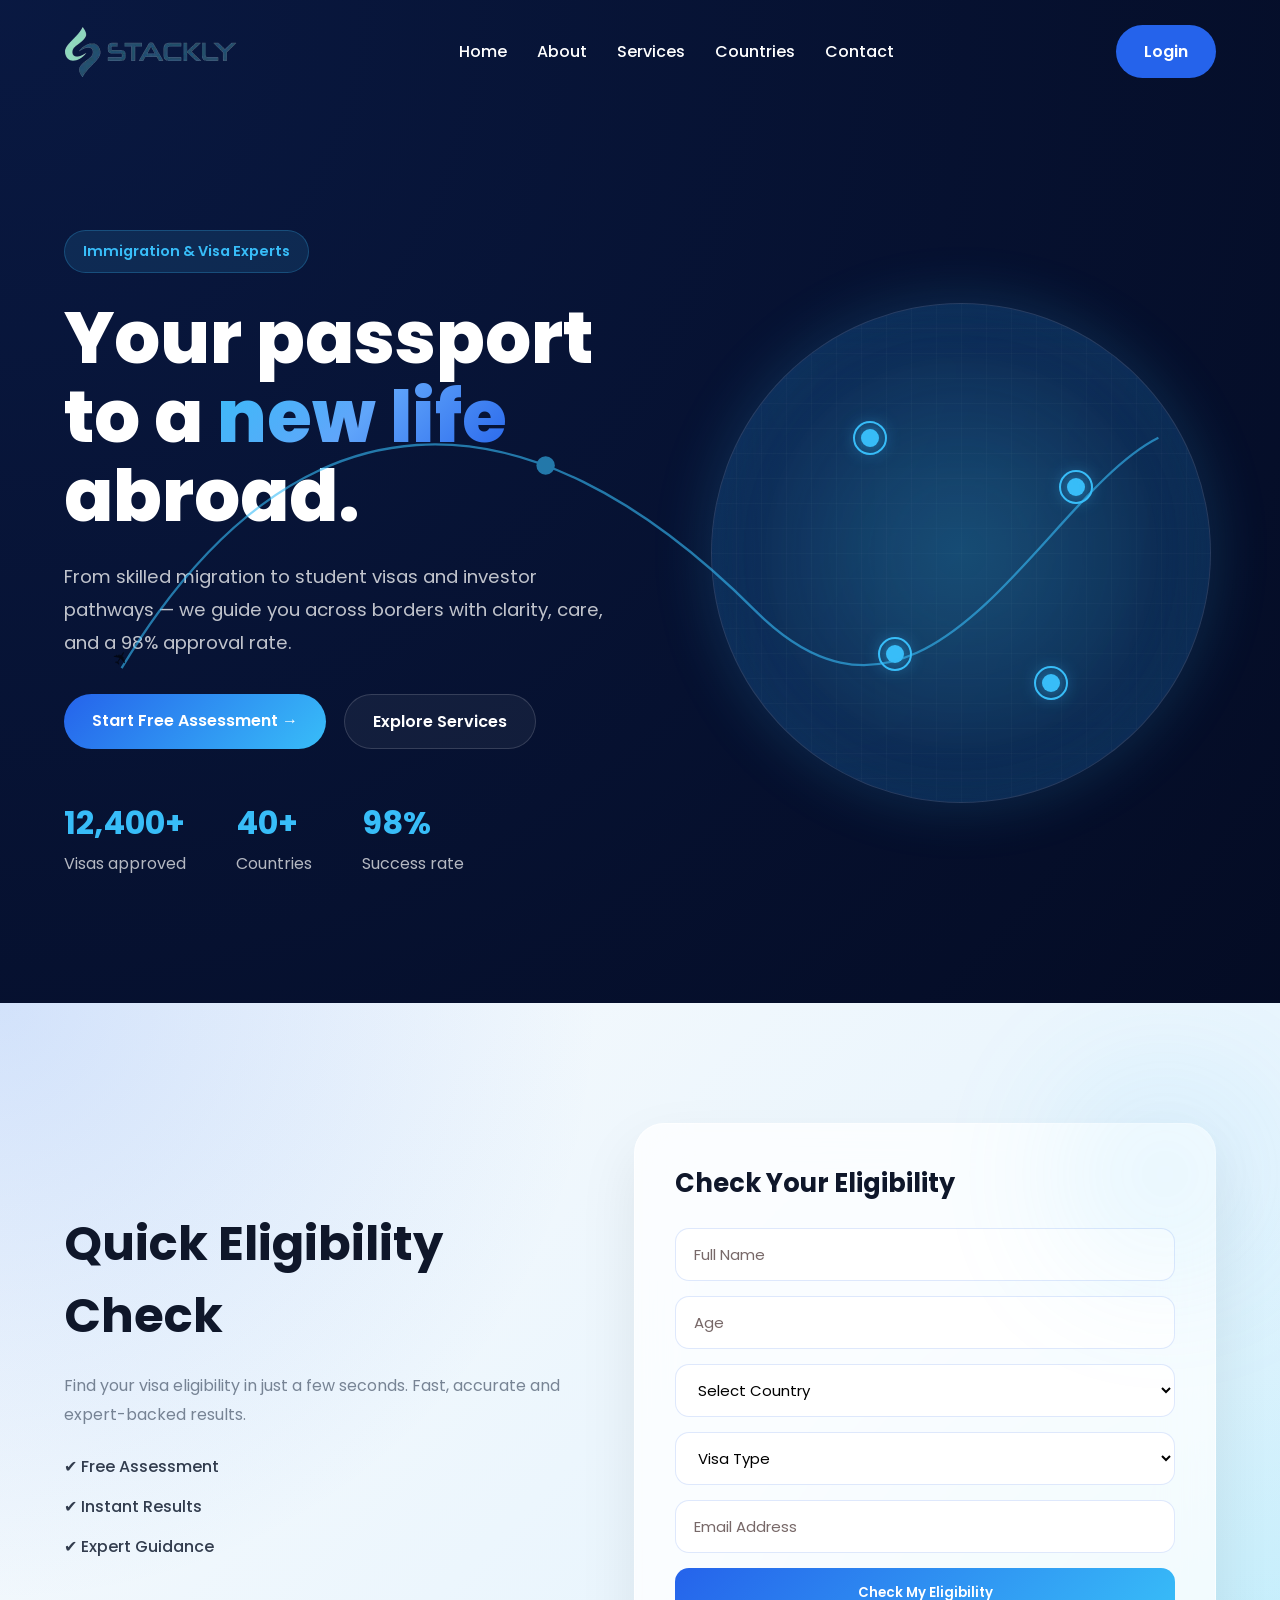
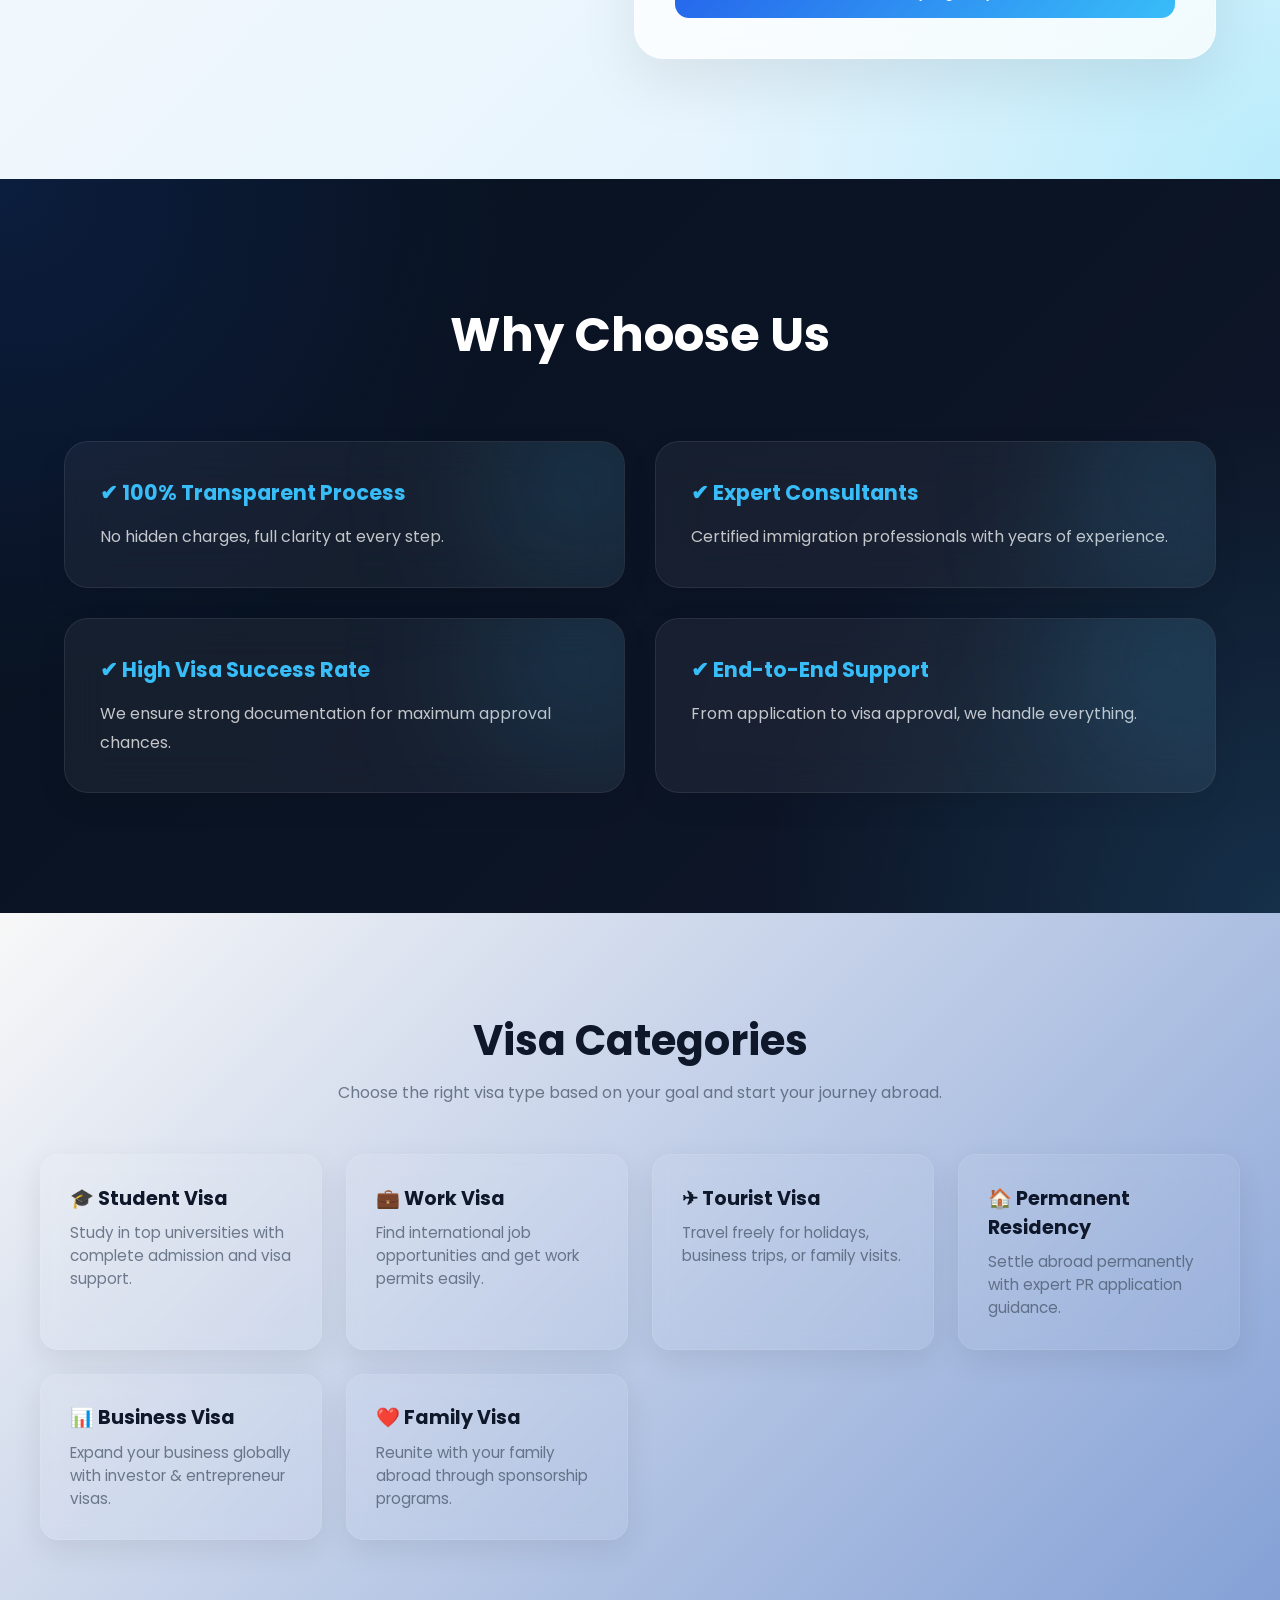
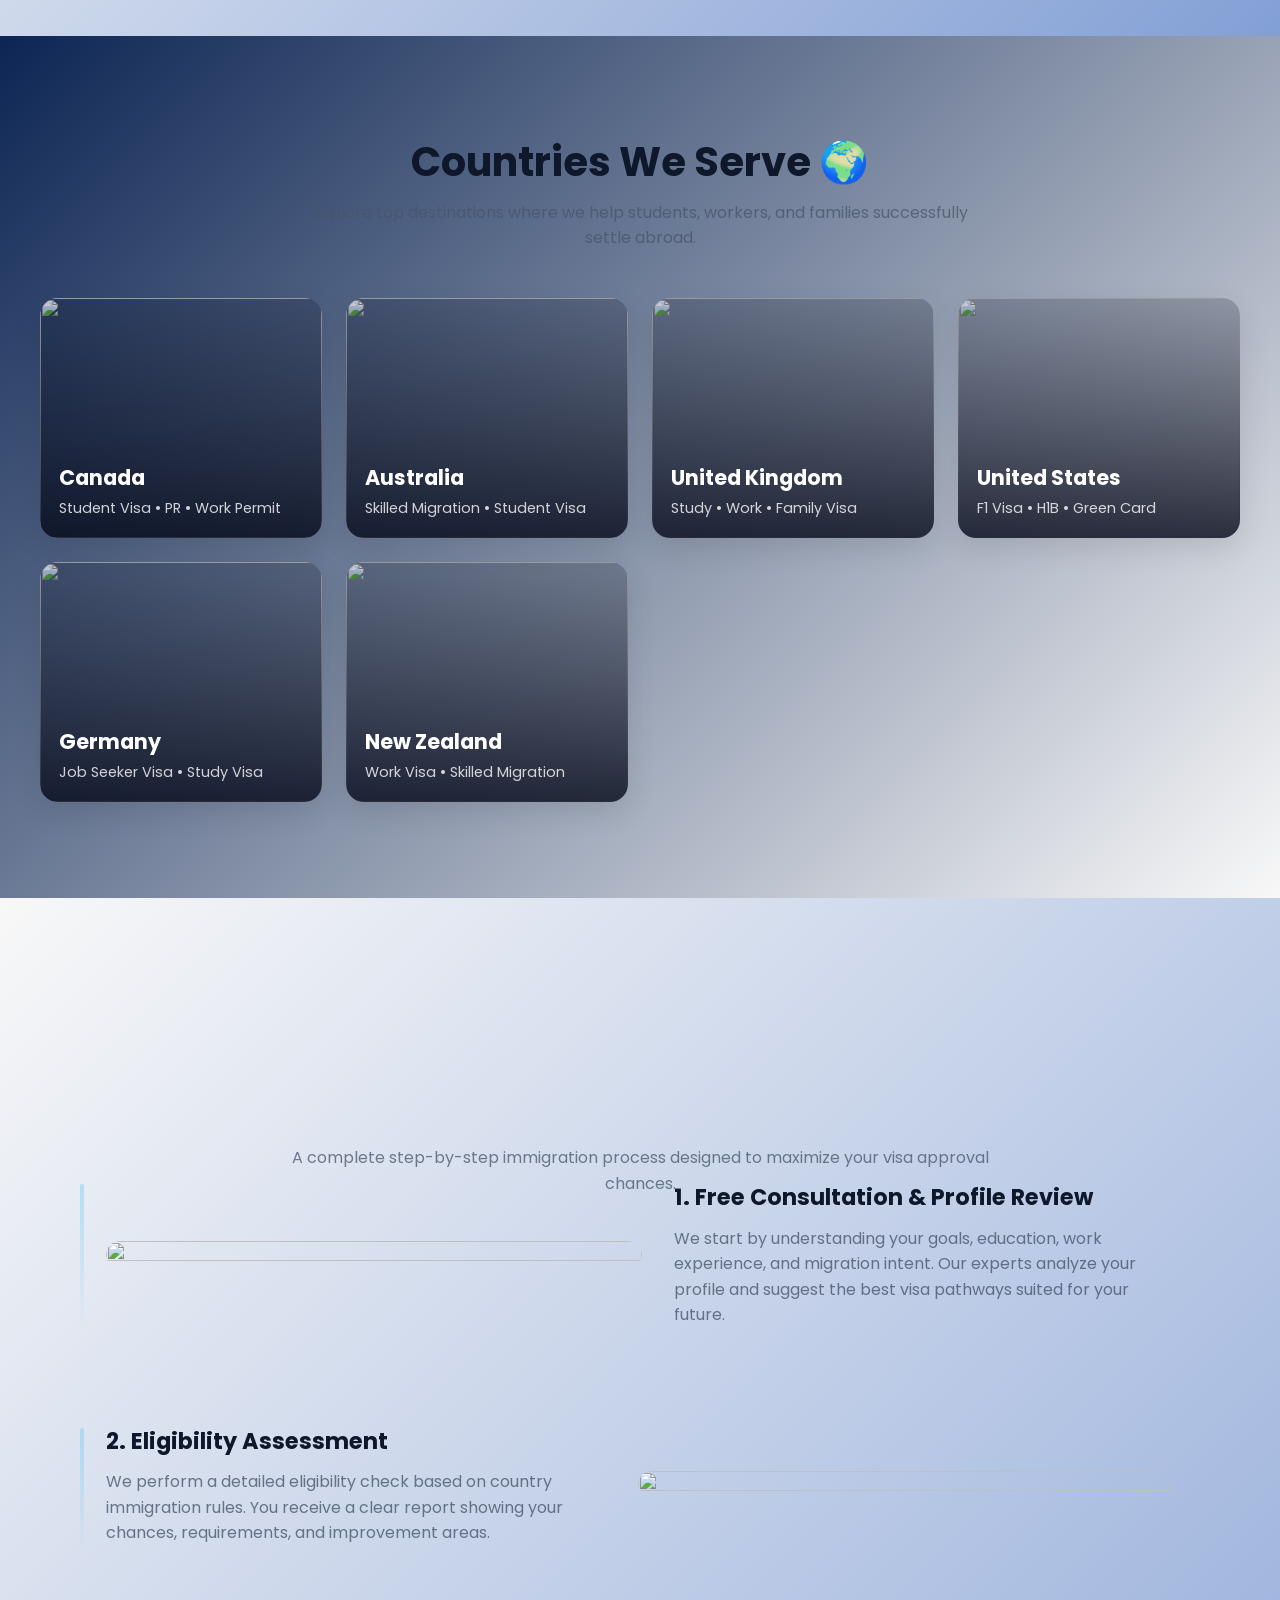
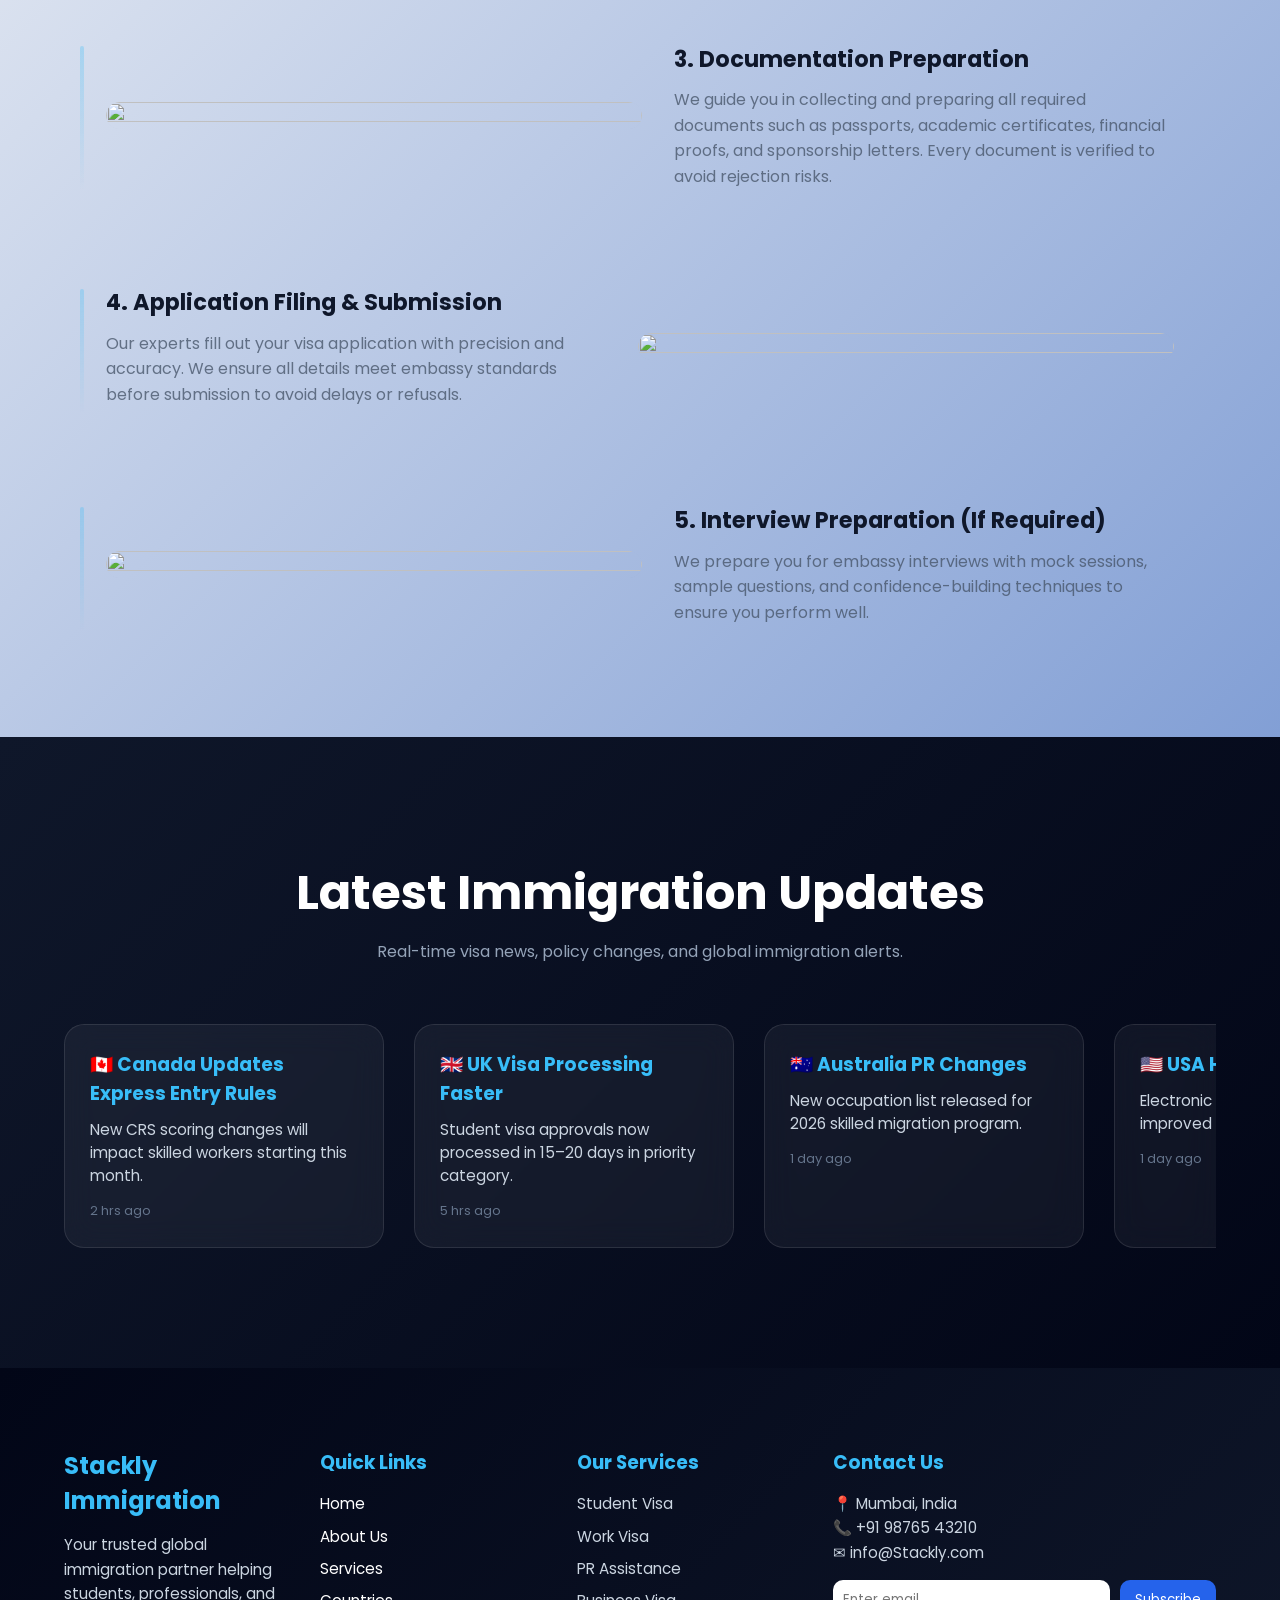
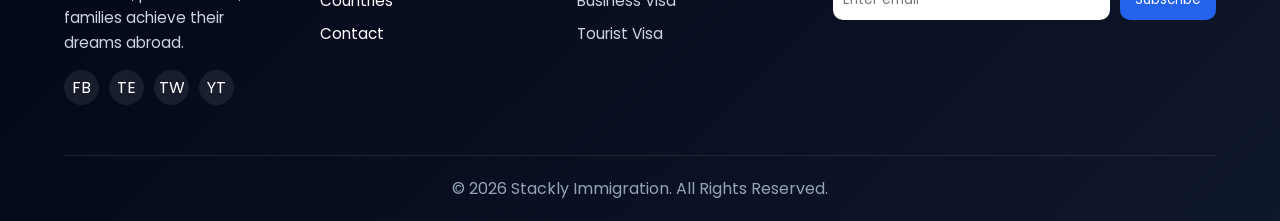
==== commit 1d8a254f: "styles" ====
--- a/index.html
+++ b/index.html
@@ -22,7 +22,11 @@
     
 
     <nav>
-      <div class="logo">Stackly</div>
+      <div class="logo">
+          <a href="index.html">
+              <img src="images/logo-stackly (1).webp" alt="Stackly Logo">
+          </a>
+      </div>
 
       <ul class="nav-links">
         <li><a href="index.html">Home</a></li>
@@ -32,7 +36,7 @@
         <li><a href="contact.html">Contact</a></li>
       </ul>
 
-      <a href="#" class="btn" onclick="openPopup()">Free Assessment</a>
+      <a  class="btn" onclick="openPopup()">Login</a>
 
       <div class="menu-btn">☰</div>
     </nav>
@@ -436,10 +440,10 @@
             </p>
 
             <div class="socials">
-                <a href="#">FB</a>
-                <a href="#">TE</a>
-                <a href="#">TW</a>
-                <a href="#">YT</a>
+                <a href="error.html">FB</a>
+                <a href="error.html">TE</a>
+                <a href="error.html">TW</a>
+                <a href="error.html">YT</a>
             </div>
         </div>
 
@@ -447,11 +451,11 @@
         <div class="footer-box reveal up">
             <h3>Quick Links</h3>
             <ul>
-                <li><a href="#">Home</a></li>
-                <li><a href="#">About Us</a></li>
-                <li><a href="#">Services</a></li>
-                <li><a href="#">Countries</a></li>
-                <li><a href="#">Contact</a></li>
+                <li><a href="error.html">Home</a></li>
+                <li><a href="error.html">About Us</a></li>
+                <li><a href="error.html">Services</a></li>
+                <li><a href="error.html">Countries</a></li>
+                <li><a href="error.html">Contact</a></li>
             </ul>
         </div>
 
--- a/css/home.css
+++ b/css/home.css
@@ -69,6 +69,24 @@
 
 .menu-btn{
 display:none;
+}
+
+.logo{
+    display:flex;
+    align-items:center;
+}
+
+.logo img{
+    height:50px;
+    width:auto;
+    display:block;
+    object-fit:contain;
+    cursor:pointer;
+    transition:0.3s ease;
+}
+
+.logo img:hover{
+    transform:scale(1.05);
 }
 
 @media(max-width:900px){
@@ -2412,4 +2430,9 @@
     .how-img{
         width: 100%;
     }
+}
+
+footer a{
+    text-decoration: none;
+    color: white;
 }
--- a/css/auth.css
+++ b/css/auth.css
@@ -13,6 +13,7 @@
   --border: rgba(255,255,255,0.08);
 }
 
+
 /* OVERLAY */
 
 .popup-overlay{
@@ -113,15 +114,31 @@
 }
 
 /* ---------- */
-.popup-left{
+/* .popup-left{
     padding:60px;
 
     background:
     linear-gradient(
     135deg,
-    #43361e 0%,
-    #5b4835 50%,
-    #35240c 100%
+    #78b4dc 0%,
+    #507b8b 50%,
+    #32445a 100%
+    );
+
+    display:flex;
+    flex-direction:column;
+    justify-content:center;
+} */
+
+.popup-left{
+    padding:60px;
+
+    background:
+    linear-gradient(
+    135deg,
+    #8c78dc 0%,
+    #505d8b 50%,
+    #2b224d 100%
     );
 
     display:flex;
@@ -145,7 +162,7 @@
 /* RIGHT */
 
 .popup-right{
-    background:#625041;
+    background:#082258;
 
     padding:50px;
 
@@ -420,8 +437,8 @@
 .popup-right{
   background: linear-gradient(
     145deg,
-    #1e1b18,
-    #2a221c
+    #263684,
+    #030d32
   );
 }
 
@@ -517,4 +534,5 @@
     align-items: flex-start;
     gap: 10px;
   }
-}+}
+
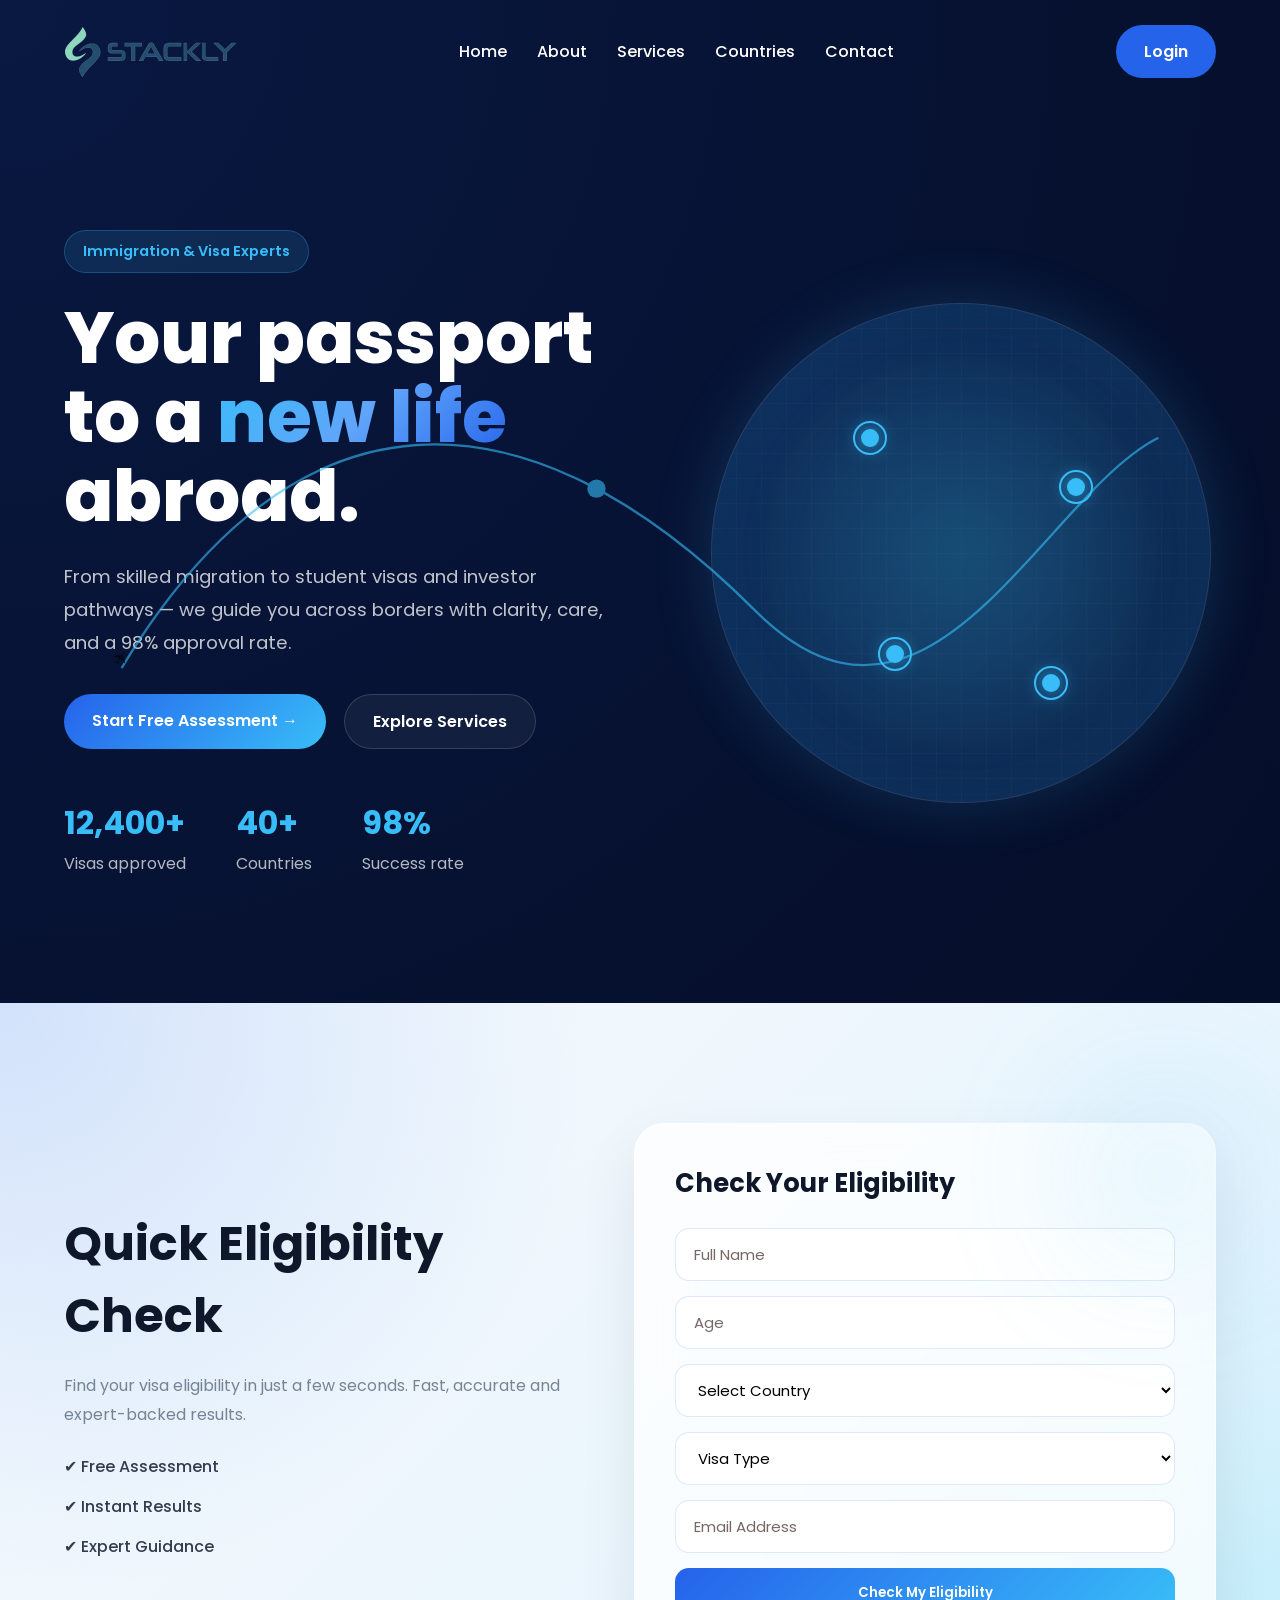
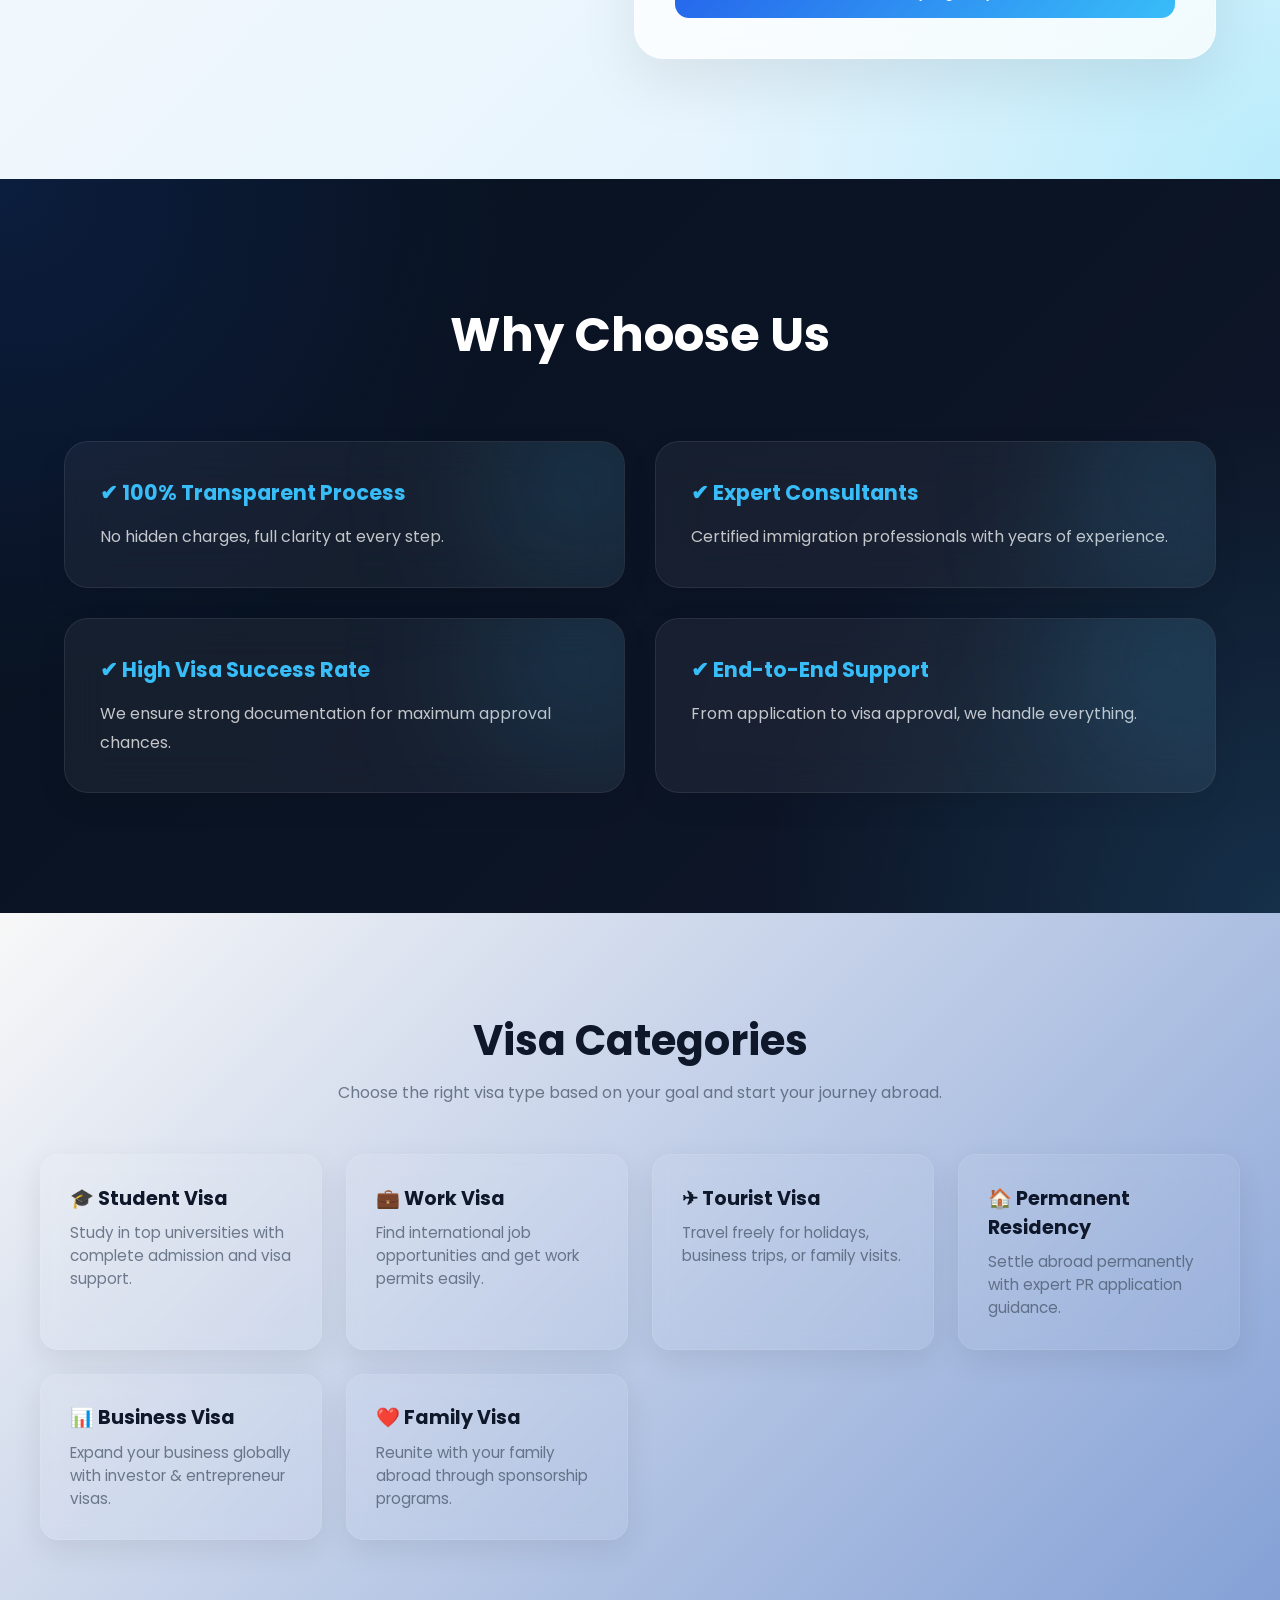
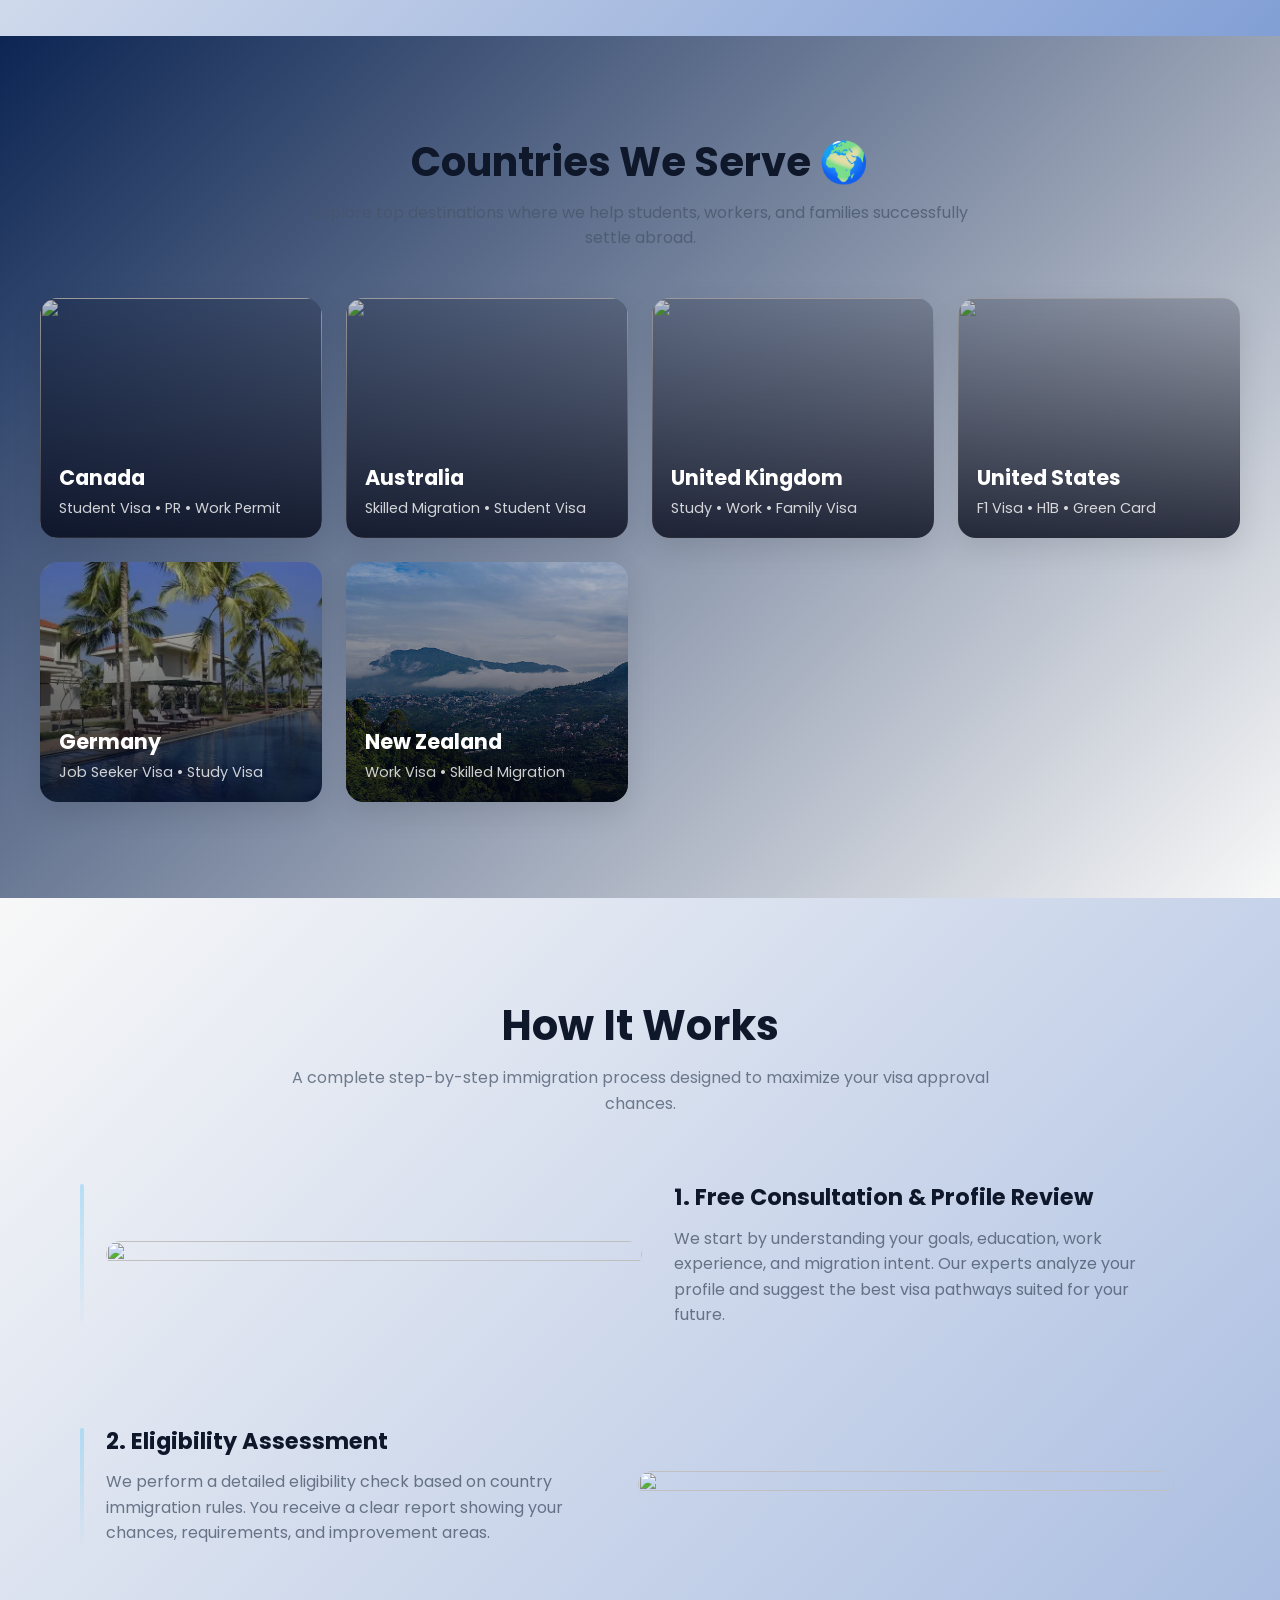
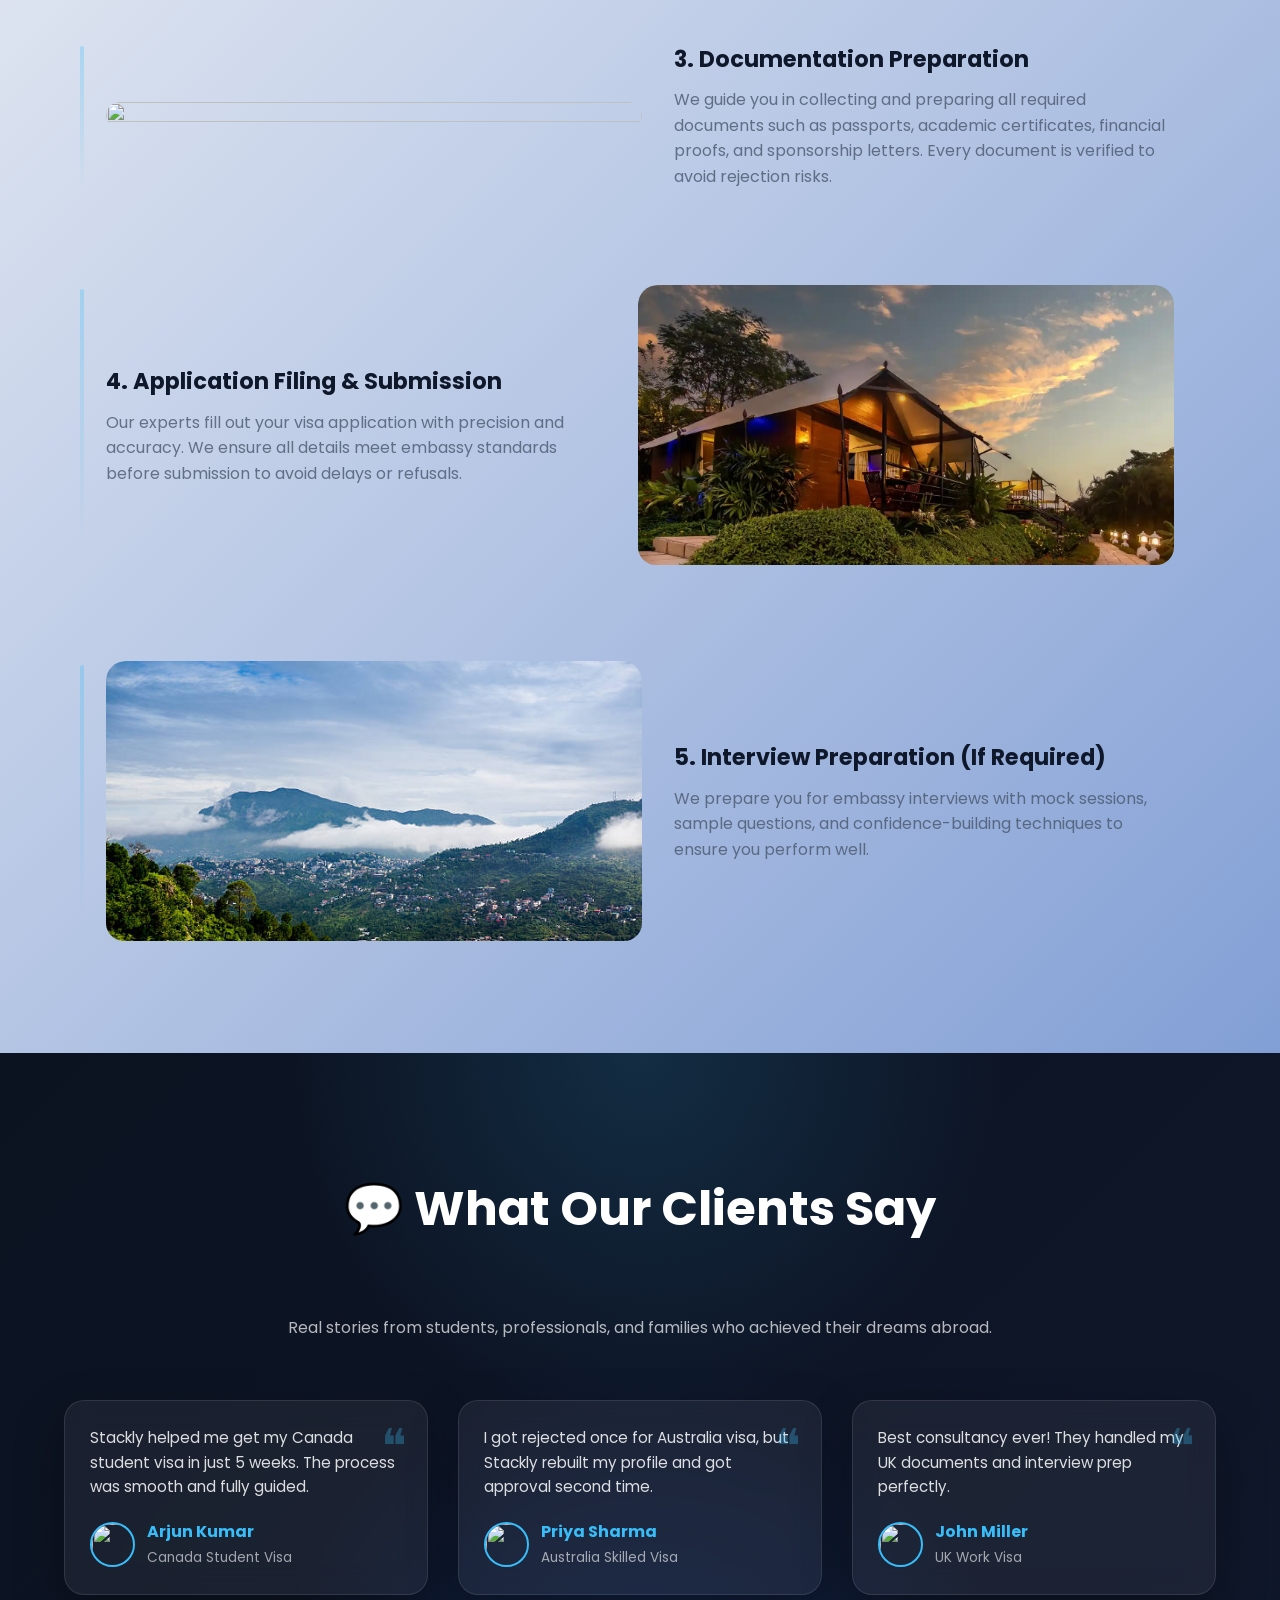
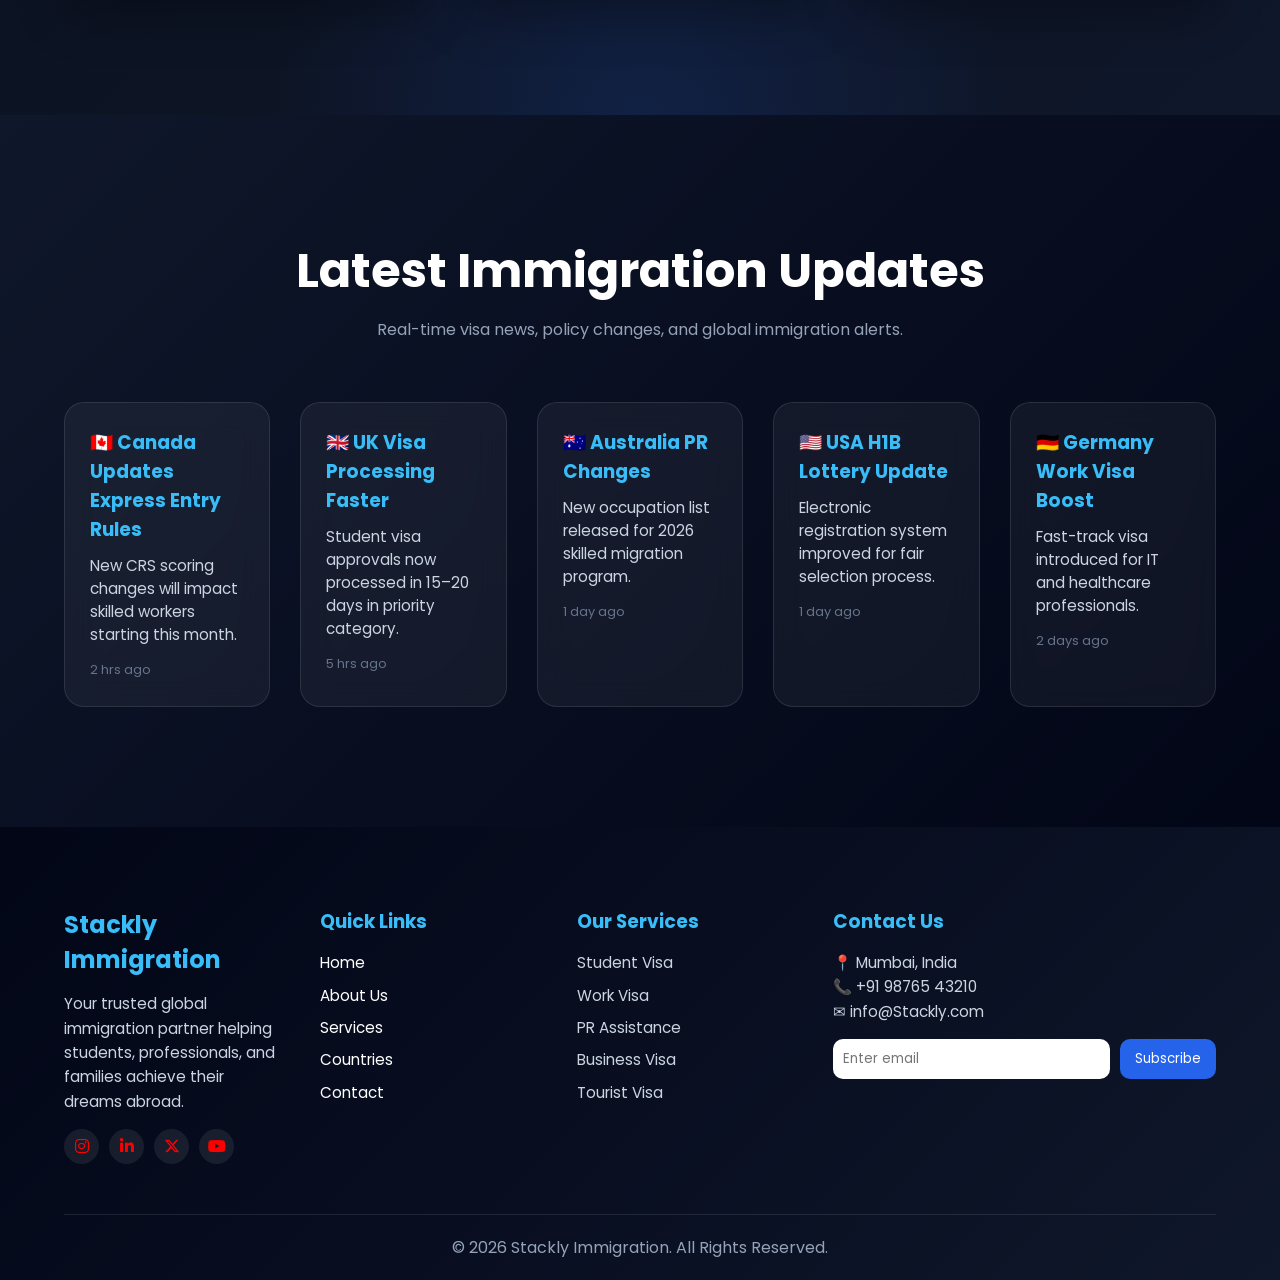
==== commit d69e6ea3: "all-styles" ====
--- a/index.html
+++ b/index.html
@@ -12,8 +12,8 @@
       href="https://fonts.googleapis.com/css2?family=Poppins:wght@300;400;500;600;700;800&display=swap"
       rel="stylesheet"
     />
-
-    <script src="https://cdn.jsdelivr.net/npm/tsparticles@2/tsparticles.bundle.min.js"></script>
+    <link rel="stylesheet"
+      href="https://cdnjs.cloudflare.com/ajax/libs/font-awesome/6.5.1/css/all.min.css">
 
   </head>
 
@@ -231,7 +231,7 @@
 
         <!-- CANADA -->
         <div class="country-card reveal-left">
-            <img src="https://images.unsplash.com/photo-1503614472-8c93d56e92ce?auto=format&fit=crop&w=800&q=80">
+            <img src="images/place-1.webp">
             <div class="overlay">
                 <h3>Canada</h3>
                 <p>Student Visa • PR • Work Permit</p>
@@ -240,7 +240,7 @@
 
         <!-- AUSTRALIA -->
         <div class="country-card reveal-right">
-            <img src="https://images.unsplash.com/photo-1506973035872-a4ec16b8e8d9?auto=format&fit=crop&w=800&q=80">
+            <img src="images/place-2.webp">
             <div class="overlay">
                 <h3>Australia</h3>
                 <p>Skilled Migration • Student Visa</p>
@@ -249,7 +249,7 @@
 
         <!-- UK -->
         <div class="country-card reveal-up">
-            <img src="https://images.unsplash.com/photo-1486299267070-83823f5448dd?auto=format&fit=crop&w=800&q=80">
+            <img src="images/place-3.webp">
             <div class="overlay">
                 <h3>United Kingdom</h3>
                 <p>Study • Work • Family Visa</p>
@@ -258,7 +258,7 @@
 
         <!-- USA -->
         <div class="country-card reveal-zoom">
-            <img src="https://images.unsplash.com/photo-1500530855697-b586d89ba3ee?auto=format&fit=crop&w=800&q=80">
+            <img src="images/place4.webp">
             <div class="overlay">
                 <h3>United States</h3>
                 <p>F1 Visa • H1B • Green Card</p>
@@ -267,7 +267,7 @@
 
         <!-- GERMANY -->
         <div class="country-card reveal-left">
-            <img src="https://images.unsplash.com/photo-1528728329032-2972f65dfb3f?auto=format&fit=crop&w=800&q=80">
+            <img src="images/place5.webp">
             <div class="overlay">
                 <h3>Germany</h3>
                 <p>Job Seeker Visa • Study Visa</p>
@@ -276,7 +276,7 @@
 
         <!-- NEW ZEALAND -->
         <div class="country-card reveal-right">
-            <img src="https://images.unsplash.com/photo-1507699622108-4be3abd695ad?auto=format&fit=crop&w=800&q=80">
+            <img src="images/place7.jpg">
             <div class="overlay">
                 <h3>New Zealand</h3>
                 <p>Work Visa • Skilled Migration</p>
@@ -300,7 +300,7 @@
         <!-- STEP 1 -->
         <div class="how-step reveal-left">
             <div class="how-img">
-                <img src="https://images.unsplash.com/photo-1454165804606-c3d57bc86b40?auto=format&fit=crop&w=800&q=80">
+                <img src="images/hill2.webp">
             </div>
 
             <div class="how-text">
@@ -323,14 +323,14 @@
             </div>
 
             <div class="how-img">
-                <img src="https://images.unsplash.com/photo-1521791136064-7986c2920216?auto=format&fit=crop&w=800&q=80">
+                <img src="images/place-2.webp">
             </div>
         </div>
 
         <!-- STEP 3 -->
         <div class="how-step reveal-left">
             <div class="how-img">
-                <img src="https://images.unsplash.com/photo-1450101499163-c8848c66ca85?auto=format&fit=crop&w=800&q=80">
+                <img src="images/airplane.webp">
             </div>
 
             <div class="how-text">
@@ -354,14 +354,14 @@
             </div>
 
             <div class="how-img">
-                <img src="https://images.unsplash.com/photo-1589829545856-d10d557cf95f?auto=format&fit=crop&w=800&q=80">
+                <img src="images/img7 (1).webp">
             </div>
         </div>
 
         <!-- STEP 5 -->
         <div class="how-step reveal-left">
             <div class="how-img">
-                <img src="https://images.unsplash.com/photo-1508780709619-79562169bc64?auto=format&fit=crop&w=800&q=80">
+                <img src="images/place7.jpg">
             </div>
 
             <div class="how-text">
@@ -379,6 +379,69 @@
 
 </section>
 
+<!-- TESTIMONIAL -->
+<section class="testimonials">
+
+  <h2 class="section-title reveal up">💬 What Our Clients Say</h2>
+  <p class="section-subtitle reveal up">
+    Real stories from students, professionals, and families who achieved their dreams abroad.
+  </p>
+
+  <div class="testimonial-container">
+
+    <!-- CARD 1 -->
+    <div class="testimonial-card reveal left">
+      <div class="quote">❝</div>
+      <p>
+        Stackly helped me get my Canada student visa in just 5 weeks.
+        The process was smooth and fully guided.
+      </p>
+
+      <div class="client">
+        <img src="images/team1.webp" alt="">
+        <div>
+          <h4>Arjun Kumar</h4>
+          <span>Canada Student Visa</span>
+        </div>
+      </div>
+    </div>
+
+    <!-- CARD 2 -->
+    <div class="testimonial-card reveal up">
+      <div class="quote">❝</div>
+      <p>
+        I got rejected once for Australia visa, but Stackly rebuilt my profile and got approval second time.
+      </p>
+
+      <div class="client">
+        <img src="images/team2.webp" alt="">
+        <div>
+          <h4>Priya Sharma</h4>
+          <span>Australia Skilled Visa</span>
+        </div>
+      </div>
+    </div>
+
+    <!-- CARD 3 -->
+    <div class="testimonial-card reveal right">
+      <div class="quote">❝</div>
+      <p>
+        Best consultancy ever! They handled my UK documents and interview prep perfectly.
+      </p>
+
+      <div class="client">
+        <img src="images/team3.webp" alt="">
+        <div>
+          <h4>John Miller</h4>
+          <span>UK Work Visa</span>
+        </div>
+      </div>
+    </div>
+
+  </div>
+
+</section>
+
 <!-- NEWSLETTER -->
 <section class="news">
 
@@ -433,17 +496,17 @@
 
         <!-- BRAND INFO -->
         <div class="footer-box reveal left">
-            <h2>Stackly Immigration</h2>
+            <h2 onclick="window.location.href='index.html'">Stackly Immigration</h2>
             <p>
                 Your trusted global immigration partner helping students,
                 professionals, and families achieve their dreams abroad.
             </p>
 
             <div class="socials">
-                <a href="error.html">FB</a>
-                <a href="error.html">TE</a>
-                <a href="error.html">TW</a>
-                <a href="error.html">YT</a>
+                <a onclick="window.location.href='error.html'"> <i class="fa-brands fa-instagram"></i> </a>
+                <a onclick="window.location.href='error.html'"> <i class="fa-brands fa-linkedin-in"></i> </a>
+                <a onclick="window.location.href='error.html'"> <i class="fa-brands fa-x-twitter"></i> </a>
+                <a onclick="window.location.href='error.html'"> <i class="fa-brands fa-youtube"></i> </a>
             </div>
         </div>
 
@@ -451,11 +514,11 @@
         <div class="footer-box reveal up">
             <h3>Quick Links</h3>
             <ul>
-                <li><a href="error.html">Home</a></li>
-                <li><a href="error.html">About Us</a></li>
-                <li><a href="error.html">Services</a></li>
-                <li><a href="error.html">Countries</a></li>
-                <li><a href="error.html">Contact</a></li>
+                <li><a href="index.html">Home</a></li>
+                <li><a href="about.html">About Us</a></li>
+                <li><a href="service.html">Services</a></li>
+                <li><a href="countries.html">Countries</a></li>
+                <li><a href="contact.html">Contact</a></li>
             </ul>
         </div>
 
--- a/css/home.css
+++ b/css/home.css
@@ -3,6 +3,7 @@
 padding:0;
 box-sizing:border-box;
 font-family:'Poppins',sans-serif;
+max-width:100%;
 }
 
 :root{
@@ -60,6 +61,7 @@
 
 .btn{
 background:var(--secondary);
+cursor: pointer;
 padding:12px 24px;
 border-radius:50px;
 text-decoration:none;
@@ -1191,6 +1193,109 @@
     transform:translate(0,0) scale(1);
 }
 
+/* ============================ TESTIMONIAL ============================== */
+.testimonials{
+  padding:120px 5%;
+  text-align:center;
+  background:
+    radial-gradient(circle at top, rgba(56,189,248,0.15), transparent 40%),
+    radial-gradient(circle at bottom, rgba(37,99,235,0.15), transparent 40%),
+    linear-gradient(135deg,#0b1220,#0f172a);
+  color:white;
+}
+
+/* TITLES */
+.section-title{
+  font-size:2.8rem;
+  margin-bottom:10px;
+}
+
+.section-subtitle{
+  color:rgba(255,255,255,0.7);
+  margin-bottom:60px;
+}
+
+/* GRID */
+.testimonial-container{
+  display:grid;
+  grid-template-columns:repeat(auto-fit,minmax(280px,1fr));
+  gap:30px;
+  max-width:1200px;
+  margin:auto;
+}
+
+/* CARD */
+.testimonial-card{
+  background:rgba(255,255,255,0.06);
+  border:1px solid rgba(255,255,255,0.1);
+  backdrop-filter:blur(15px);
+  padding:25px;
+  border-radius:20px;
+  text-align:left;
+  position:relative;
+  transition:0.4s ease;
+  box-shadow:0 20px 50px rgba(0,0,0,0.3);
+}
+
+.testimonial-card:hover{
+  transform:translateY(-10px);
+  box-shadow:0 30px 80px rgba(56,189,248,0.2);
+}
+
+/* QUOTE ICON */
+.quote{
+  font-size:3rem;
+  color:#38bdf8;
+  position:absolute;
+  top:10px;
+  right:20px;
+  opacity:0.3;
+}
+
+/* TEXT */
+.testimonial-card p{
+  font-size:0.95rem;
+  line-height:1.6;
+  margin-bottom:20px;
+  color:rgba(255,255,255,0.85);
+}
+
+/* CLIENT INFO */
+.client{
+  display:flex;
+  align-items:center;
+  gap:12px;
+}
+
+.client img{
+  width:45px;
+  height:45px;
+  border-radius:50%;
+  object-fit:cover;
+  border:2px solid #38bdf8;
+}
+
+.client h4{
+  margin:0;
+  color:#38bdf8;
+}
+
+.client span{
+  font-size:0.85rem;
+  color:rgba(255,255,255,0.6);
+}
+
+/* RESPONSIVE */
+@media (max-width:768px){
+  .section-title{
+    font-size:2rem;
+  }
+
+  .testimonial-container{
+    grid-template-columns:1fr;
+  }
+}
+
 /* ============================ NEWSLETTER ============================== */
 .news{
     padding:120px 5%;
@@ -1347,6 +1452,10 @@
 .socials a:hover{
     background:#38bdf8;
     transform:translateY(-3px);
+}
+
+i{
+    color: red;
 }
 
 /* NEWSLETTER */
@@ -2435,4 +2544,169 @@
 footer a{
     text-decoration: none;
     color: white;
+}
+
+
+/* ========================================== MEDIA QUERRY ============================================= */
+/* ================= MOBILE RESPONSIVE ================= */
+@media (max-width:768px){
+
+    section{
+        padding:70px 20px !important;
+    }
+
+    h1{
+        font-size:2.2rem !important;
+    }
+
+    h2{
+        font-size:1.8rem !important;
+    }
+
+    h3{
+        font-size:1.2rem !important;
+    }
+
+    p{
+        font-size:0.95rem;
+        line-height:1.7;
+    }
+
+    /* HERO */
+    .home-hero{
+        grid-template-columns:1fr;
+        gap:40px;
+        text-align:center;
+        min-height:auto;
+    }
+
+    .lead{
+        max-width:100%;
+    }
+
+    .hero-cta{
+        justify-content:center;
+    }
+
+    .hero-stats{
+        justify-content:center;
+        gap:20px;
+    }
+
+    .globe-card{
+        width:260px;
+        height:260px;
+    }
+
+    /* ELIGIBILITY */
+    .elig-container{
+        flex-direction:column;
+        gap:30px;
+    }
+
+    .elig-form{
+        width:100%;
+        padding:25px;
+    }
+
+    /* WHY */
+    .why-container{
+        grid-template-columns:1fr;
+    }
+
+    /* VISA */
+    .visa-grid{
+        grid-template-columns:1fr;
+    }
+
+    /* COUNTRIES */
+    .country-grid{
+        grid-template-columns:1fr;
+    }
+
+    .country-card{
+        height:220px;
+    }
+
+    /* HOW IT WORKS */
+    .how-step{
+        flex-direction:column;
+        text-align:center;
+        gap:25px;
+    }
+
+    .how-text{
+        text-align:center;
+    }
+
+    .how-img{
+        width:100%;
+    }
+
+    .how-img img{
+        width:100%;
+        height:220px;
+    }
+
+    /* NEWS */
+    .news-card{
+        width:250px;
+    }
+
+    /* FOOTER */
+    .footer-container{
+        grid-template-columns:1fr;
+        text-align:center;
+        gap:30px;
+    }
+
+    .socials{
+        justify-content:center;
+    }
+
+    .newsletter{
+        flex-direction:column;
+    }
+
+    .newsletter input,
+    .newsletter button{
+        width:100%;
+    }
+
+}
+
+@media (max-width:480px){
+
+    .home-hero h1{
+        font-size:1.8rem !important;
+    }
+
+    .globe-card{
+        width:220px;
+        height:220px;
+    }
+
+    .hero-stats strong{
+        font-size:1.2rem;
+    }
+
+    .elig-form,
+    .why-card,
+    .visa-card{
+        padding:20px;
+    }
+
+    .section-title,
+    .visa-title,
+    .countries-title,
+    .how-title,
+    .news-title{
+        font-size:1.7rem !important;
+    }
+}
+
+/* LOCK BACKGROUND SCROLL */
+body.no-scroll{
+    overflow: hidden;
+    height: 100vh;
 }
--- a/css/auth.css
+++ b/css/auth.css
@@ -437,8 +437,8 @@
 .popup-right{
   background: linear-gradient(
     145deg,
-    #263684,
-    #030d32
+    #606fba,
+    #111b41
   );
 }
 
@@ -517,14 +517,14 @@
 }
 
 .popup-forgot a{
-  color: #c9a46a;
+  color: #8ab1e0;
   text-decoration: none;
   font-size: 14px;
   transition: .3s;
 }
 
 .popup-forgot a:hover{
-  color: #e0c28a;
+  color: #061323;
 }
 
 /* MOBILE */
@@ -536,3 +536,49 @@
   }
 }
 
+select{
+    background: #1e293b;
+    color: #fff;
+    border: 1px solid rgba(255,255,255,.1);
+    padding: 12px;
+    border-radius: 10px;
+}
+
+select option{
+    background: #1e293b;
+    color: #fff;
+}
+
+/* ================= LOGIN INPUT STYLING ================= */
+
+.popup-login-box input,
+.popup-signup-box input,
+.popup-login-box select,
+.popup-signup-box select {
+    width: 100%;
+    padding: 12px 14px;
+    margin: 10px 0;
+    border-radius: 12px;
+
+    /* NEW COLORS */
+    background: rgba(196, 197, 202, 0.9);   /* dark bluish background */
+    border: 1px solid rgba(56, 189, 248, 0.3);
+    color: #000000;
+
+    outline: none;
+    transition: 0.3s ease;
+}
+
+/* placeholder color */
+.popup-login-box input::placeholder,
+.popup-signup-box input::placeholder {
+    color: rgba(55, 45, 45, 0.5);
+}
+
+/* focus effect */
+.popup-login-box input:focus,
+.popup-signup-box input:focus {
+    border-color: #38bdf8;
+    box-shadow: 0 0 12px rgba(56, 189, 248, 0.3);
+    background: rgb(110, 111, 115);
+}
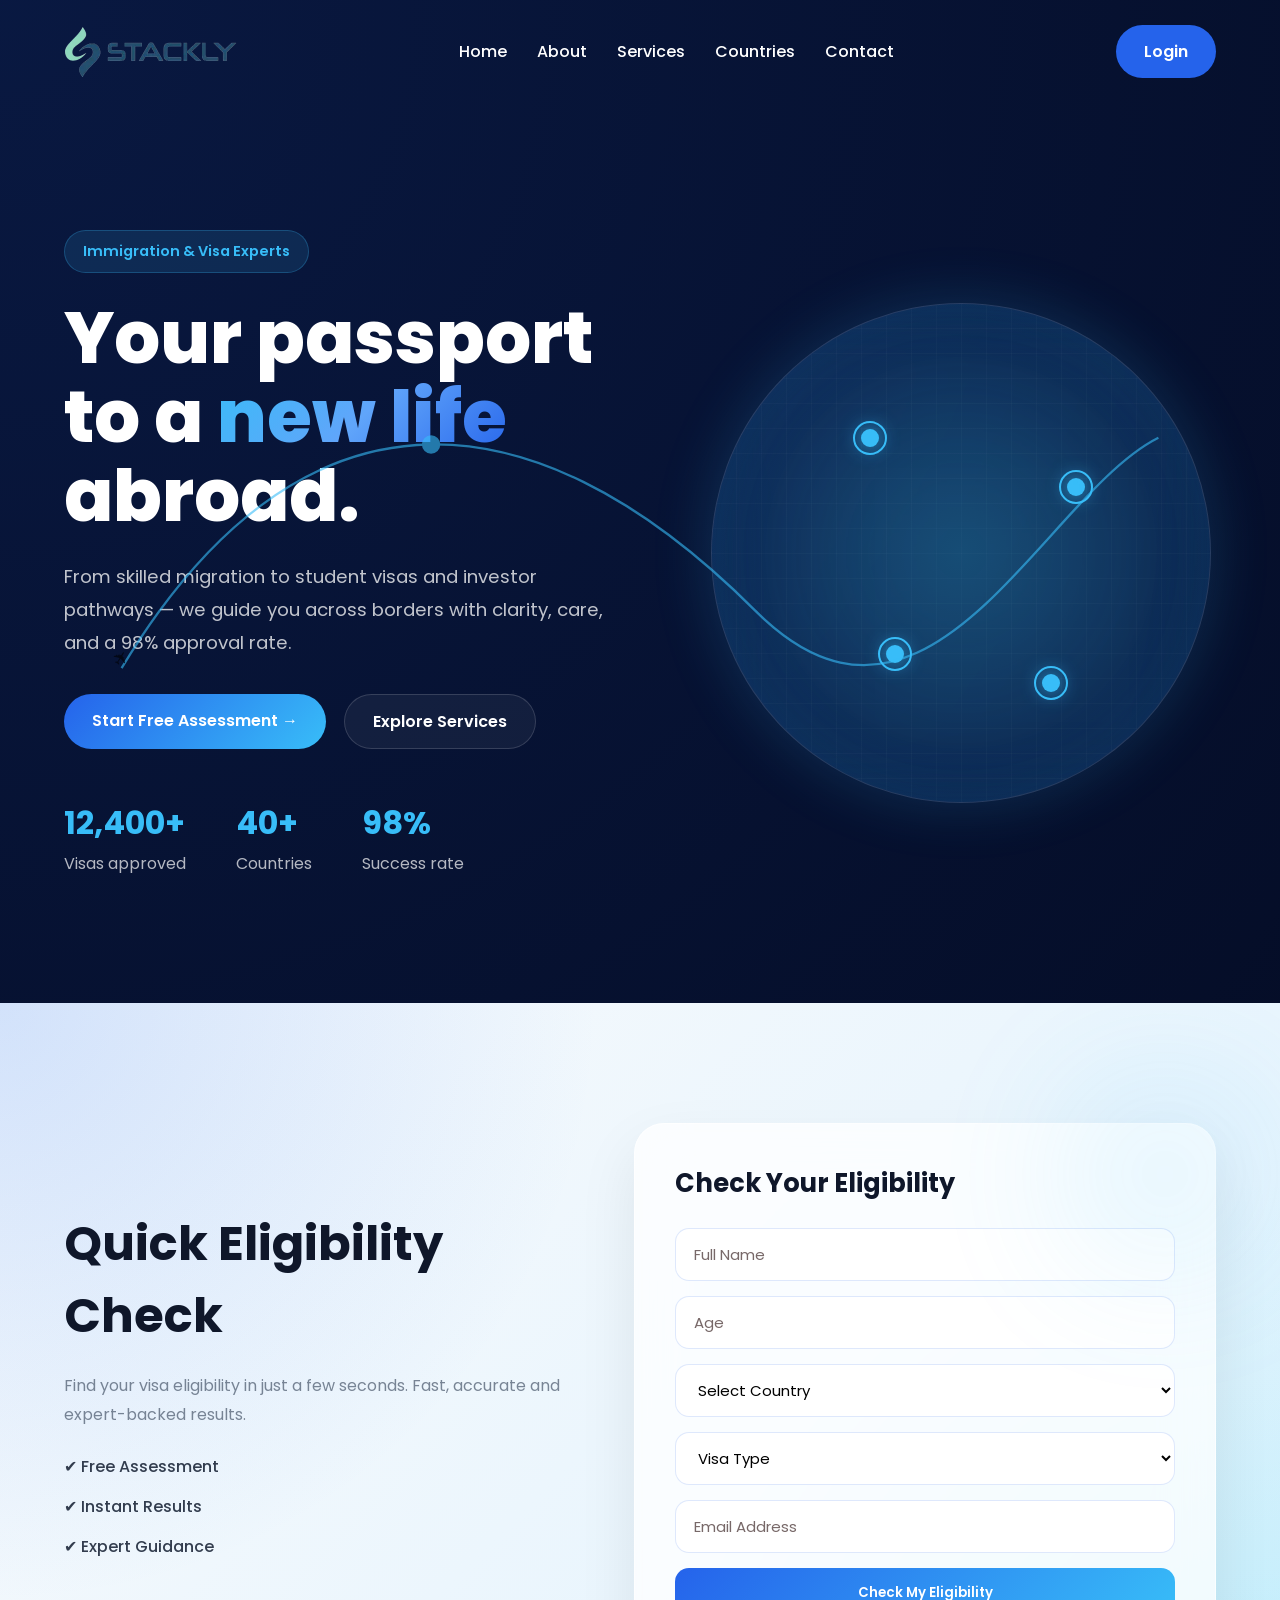
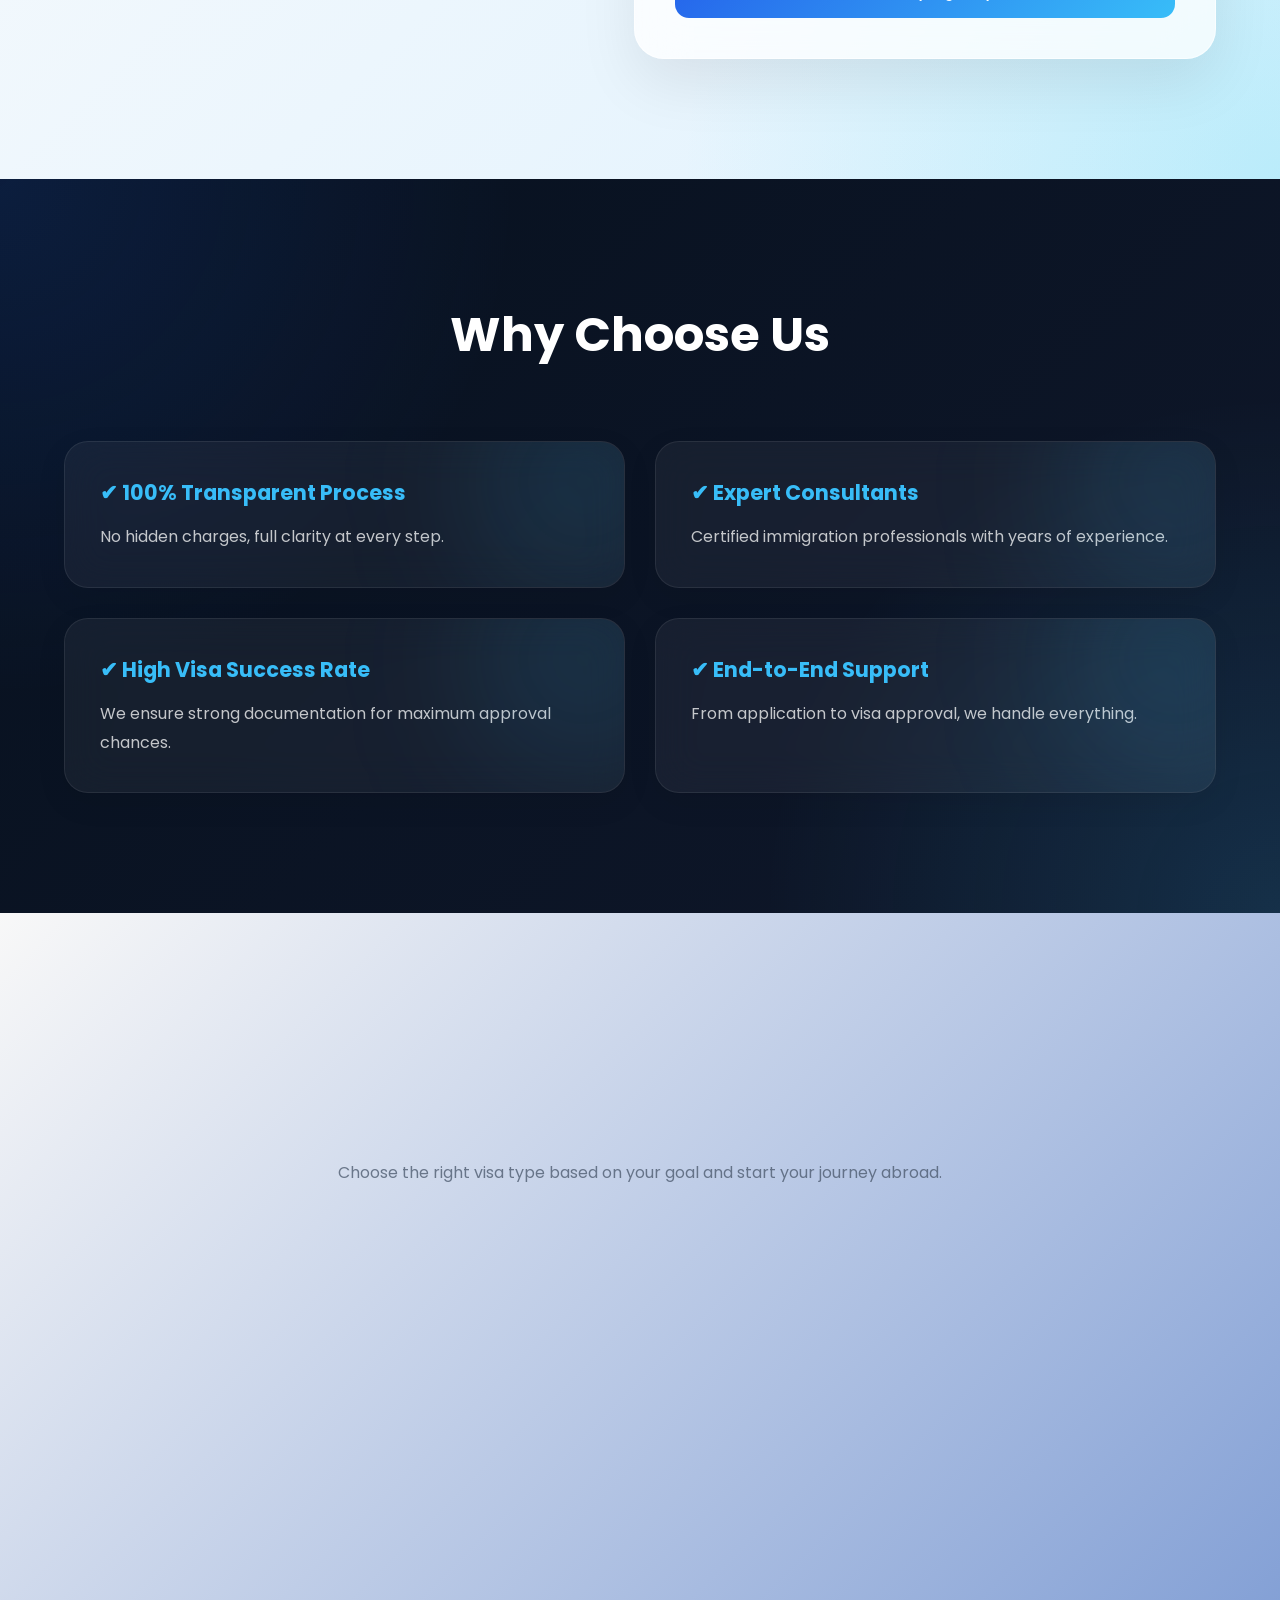
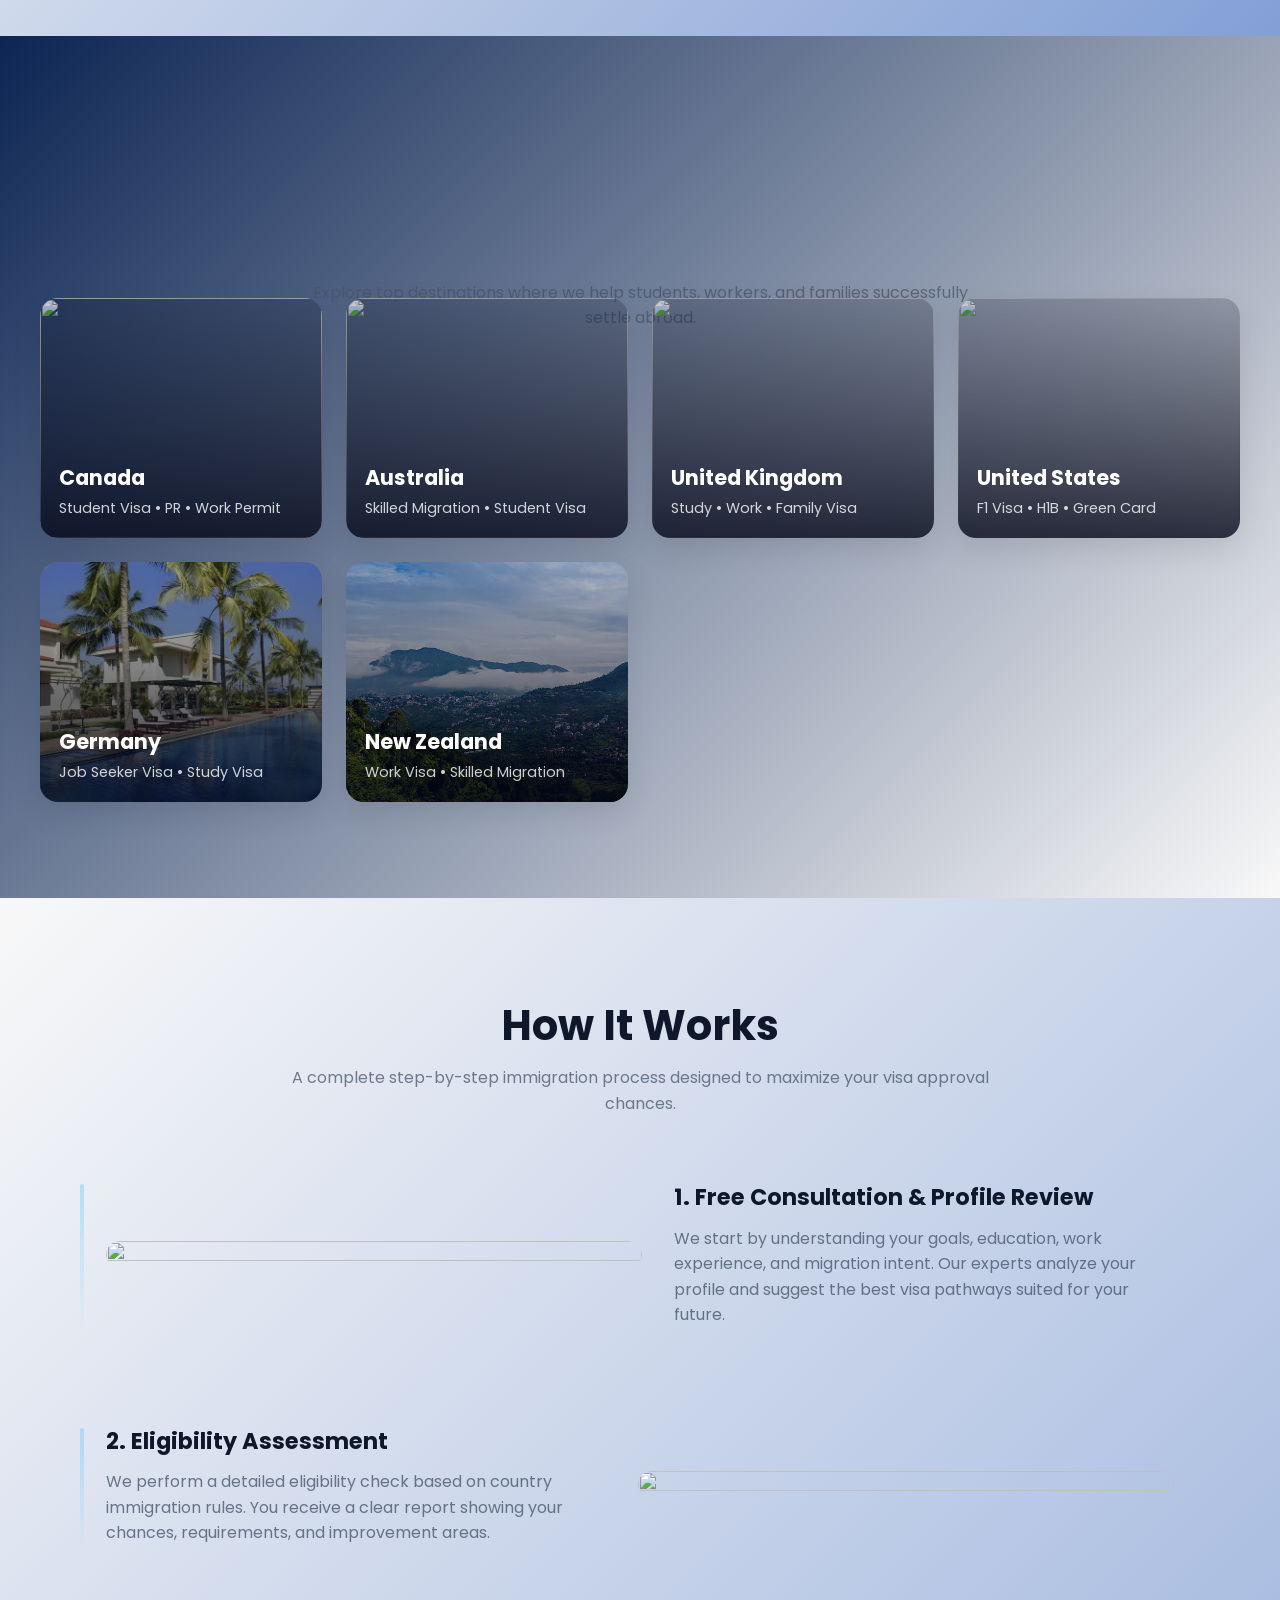
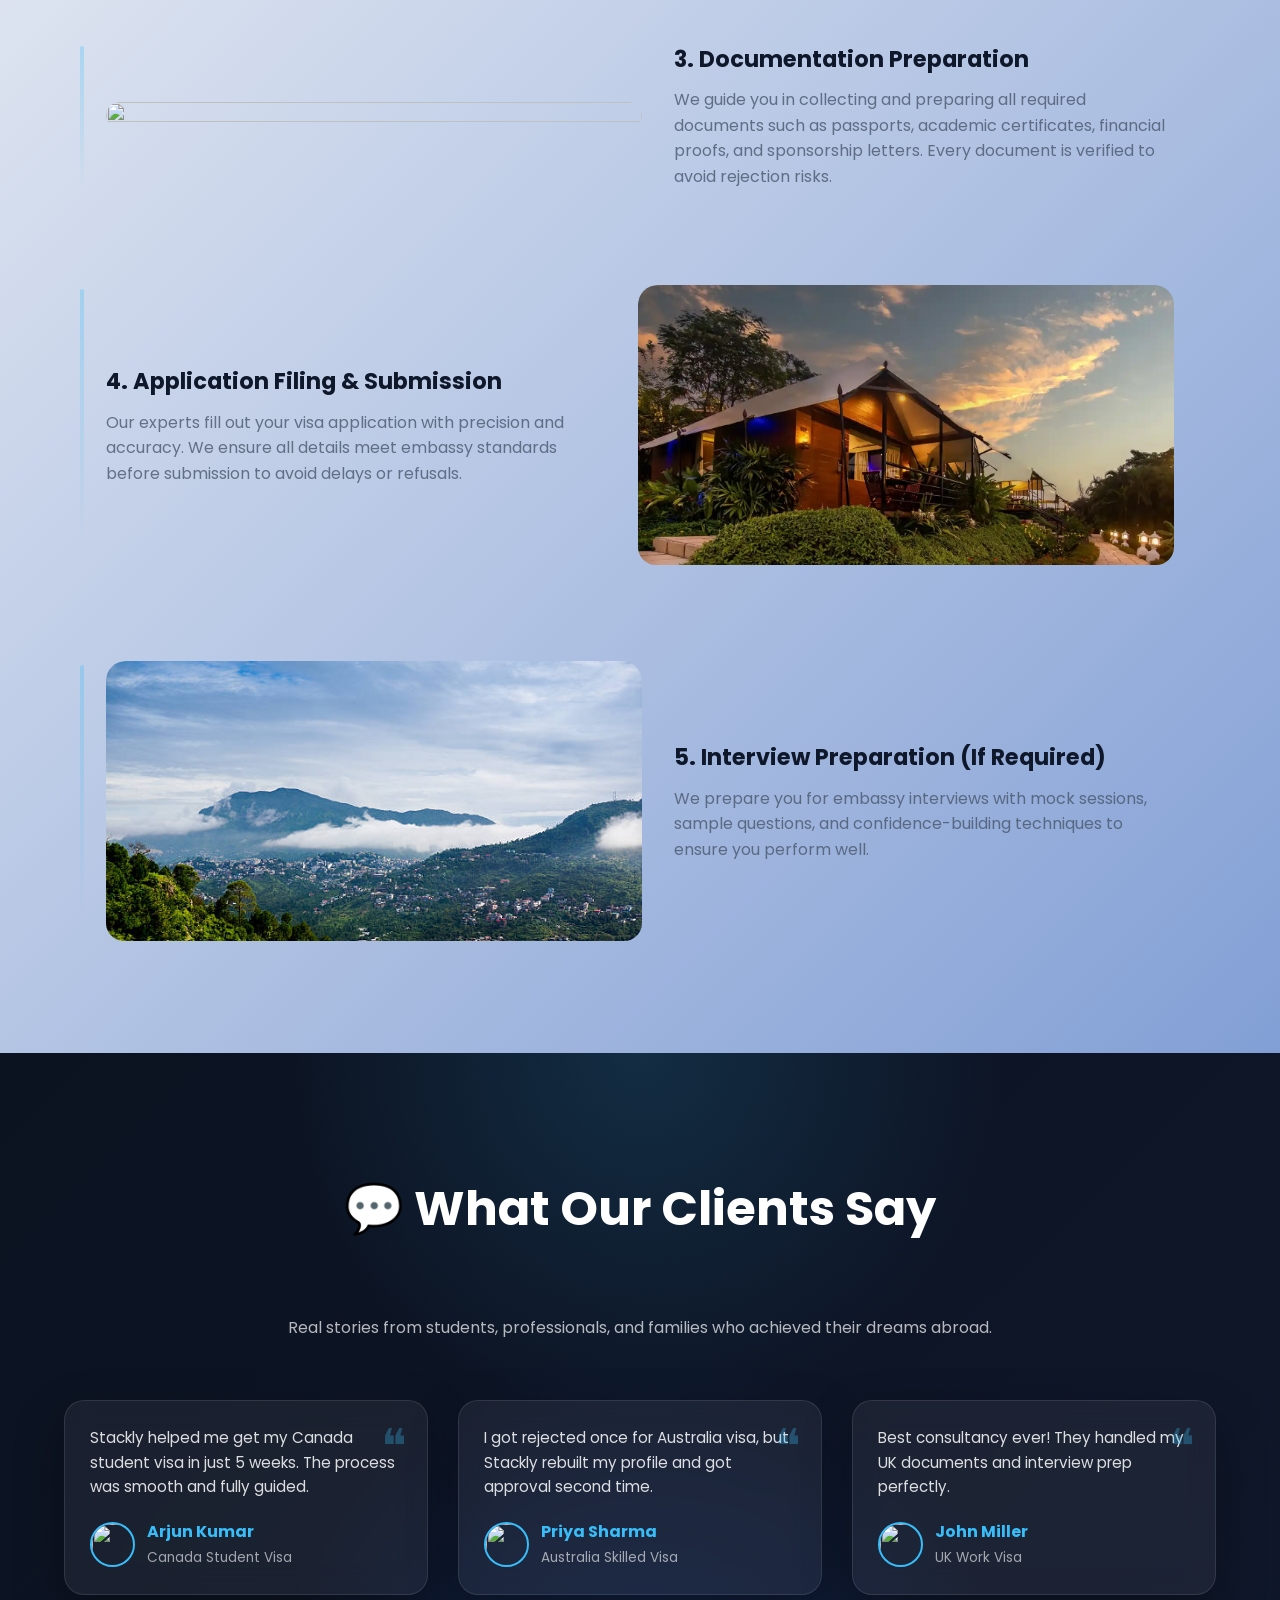
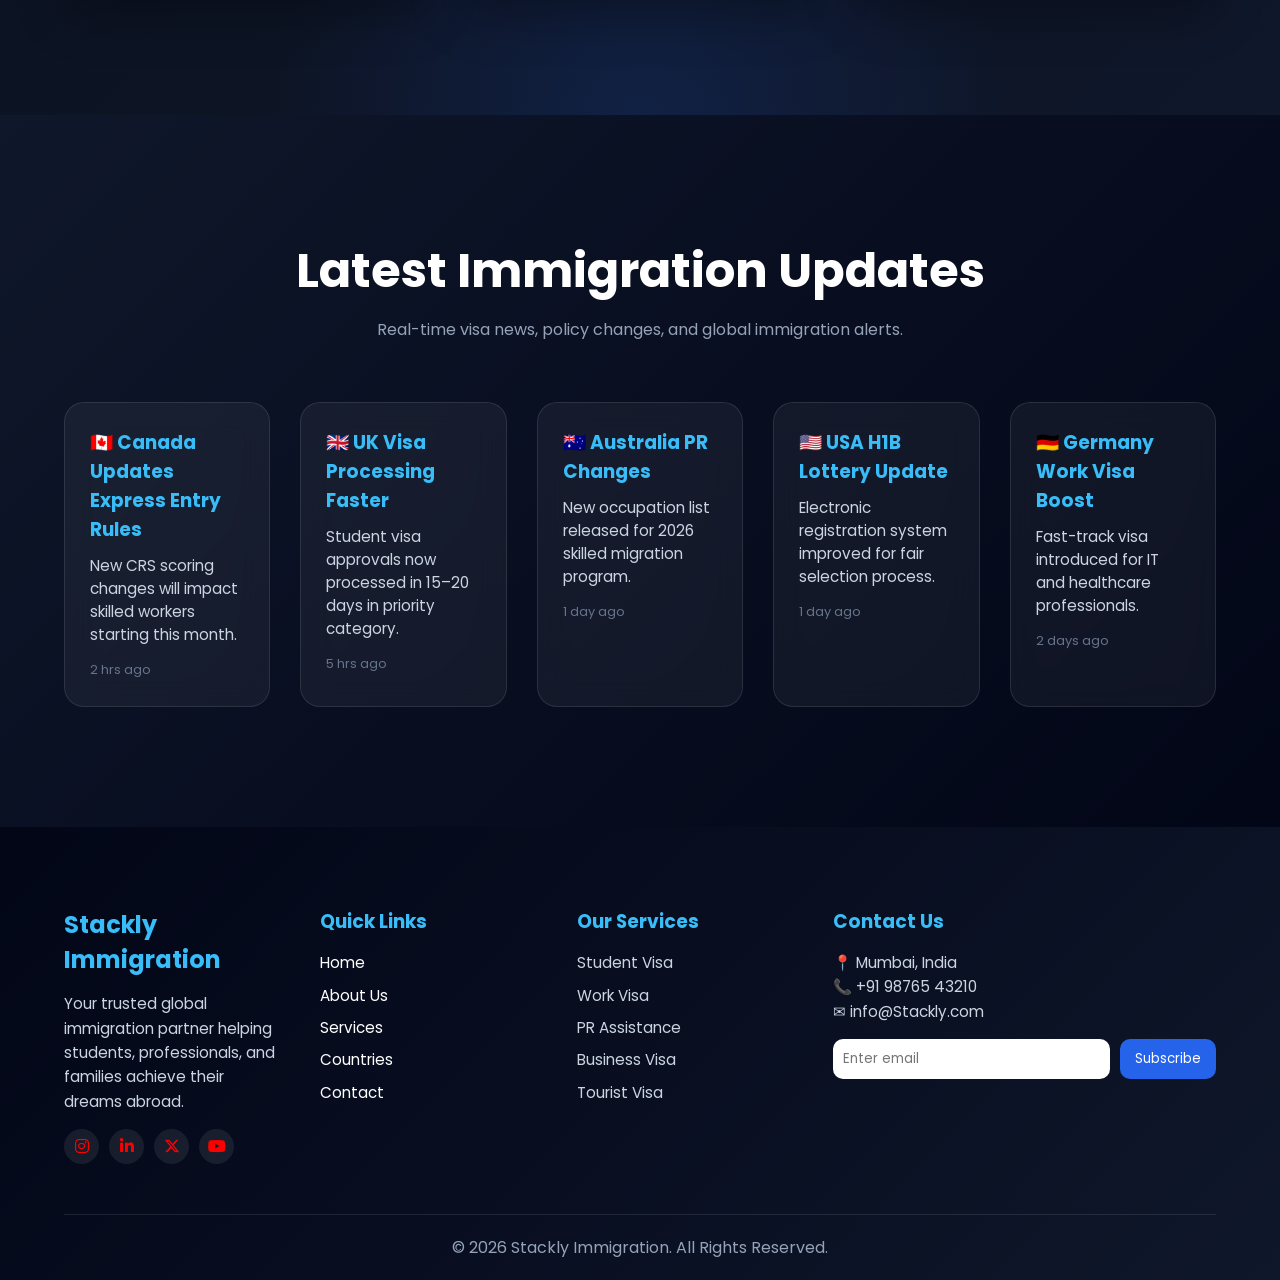
==== commit 872d52ac: "..." ====
--- a/index.html
+++ b/index.html
@@ -67,8 +67,8 @@
       <h1 class="hero-anim from-bottom">Your passport to a <span>new life</span> abroad.</h1>
       <p class="lead hero-anim from-right">From skilled migration to student visas and investor pathways — we guide you across borders with clarity, care, and a 98% approval rate.</p>
       <div class="hero-cta hero-anim from-bottom">
-        <a href="contact.html" class="btn btn-primary">Start Free Assessment →</a>
-        <a href="services.html" class="btn btn-ghost">Explore Services</a>
+        <a onclick="window.location.href='error.html'" class="btn btn-primary">Start Free Assessment →</a>
+        <a onclick="window.location.href='error.html'" class="btn btn-ghost">Explore Services</a>
       </div>
       <div class="hero-stats hero-anim from-left">
         <div><strong>12,400+</strong><span>Visas approved</span></div>
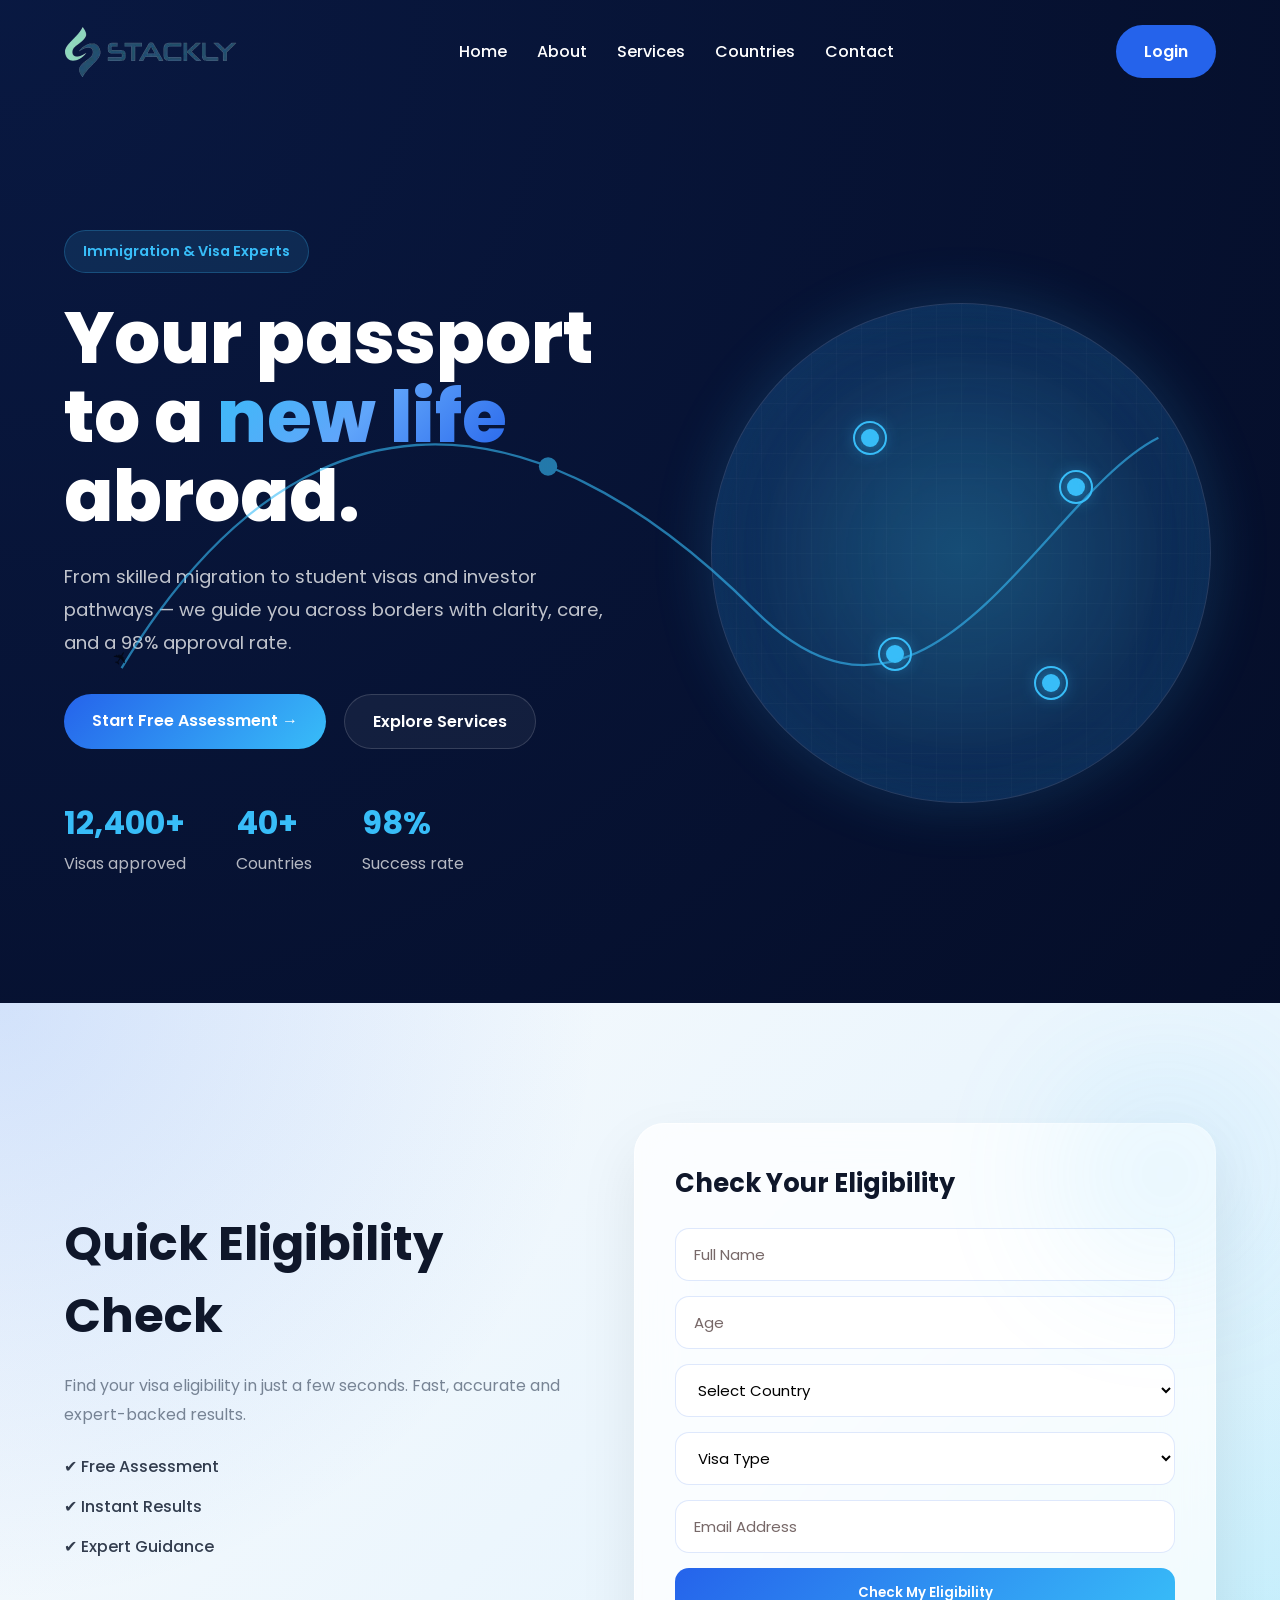
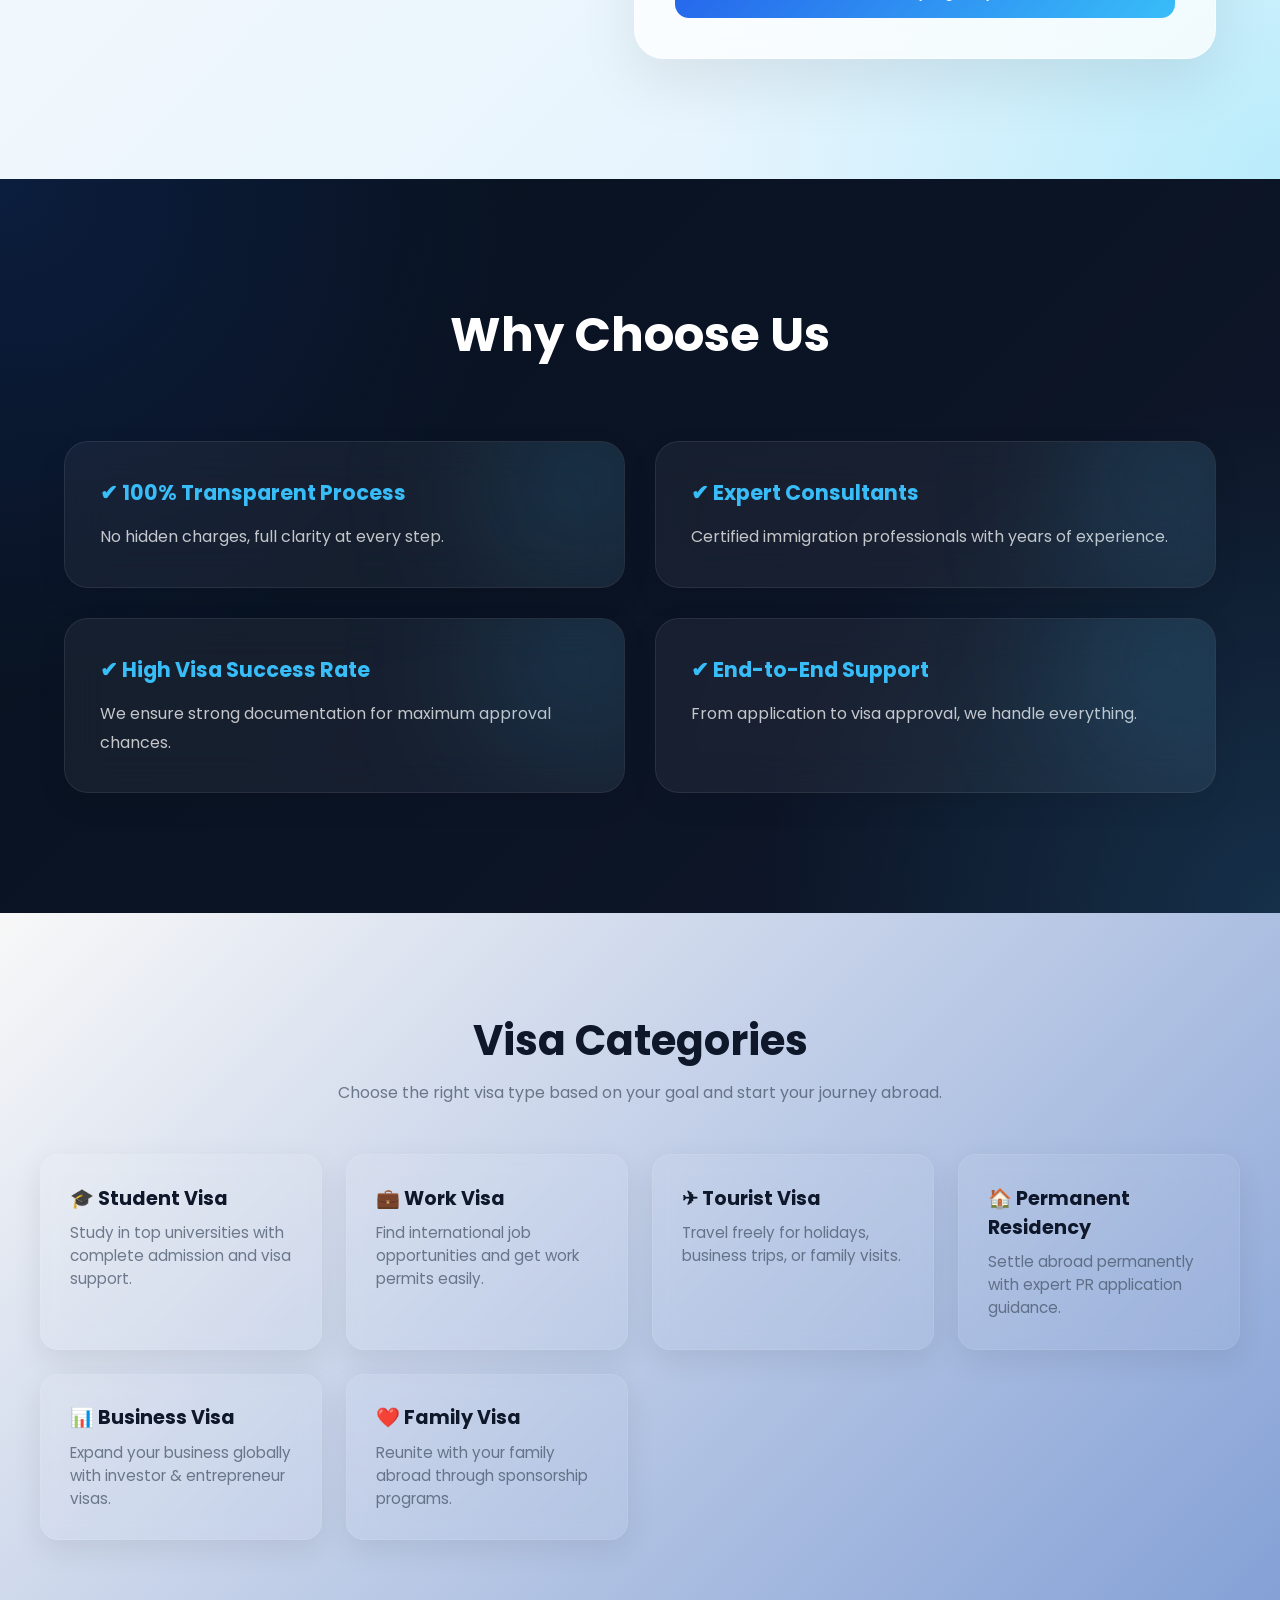
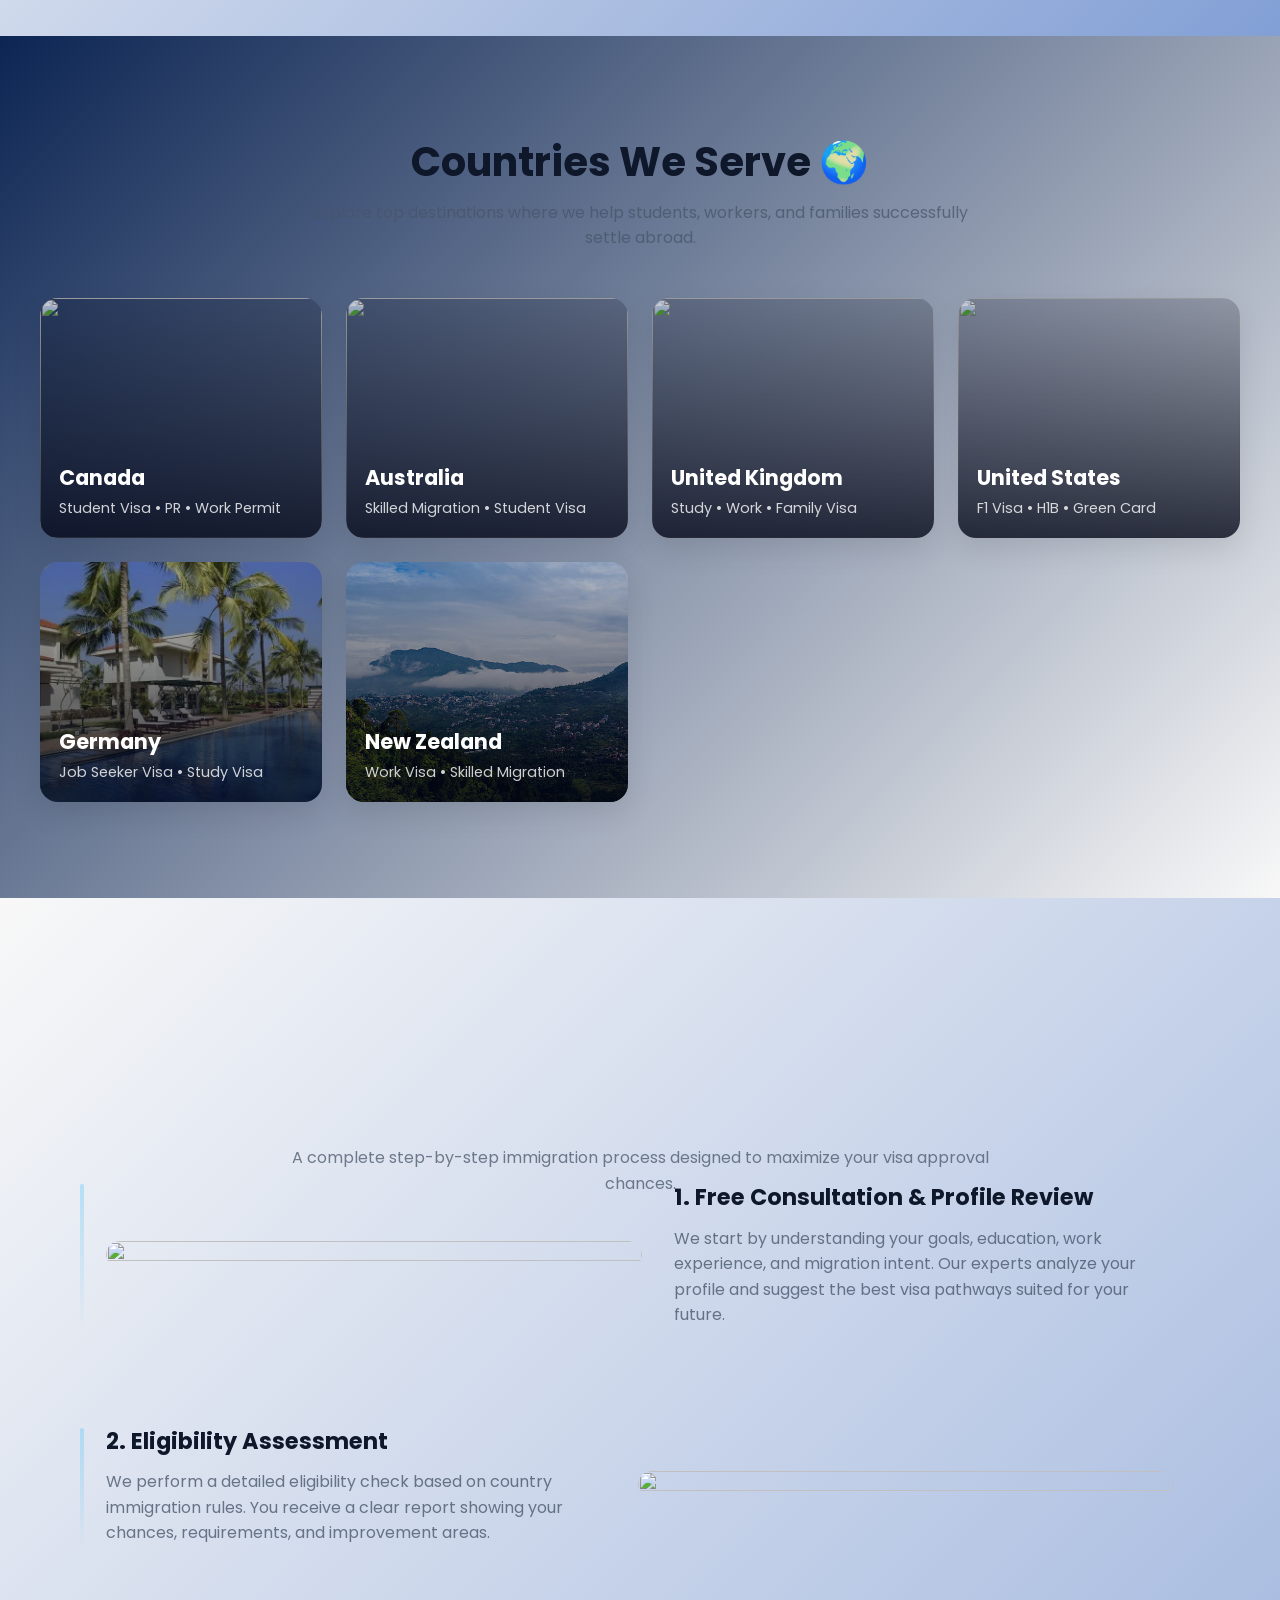
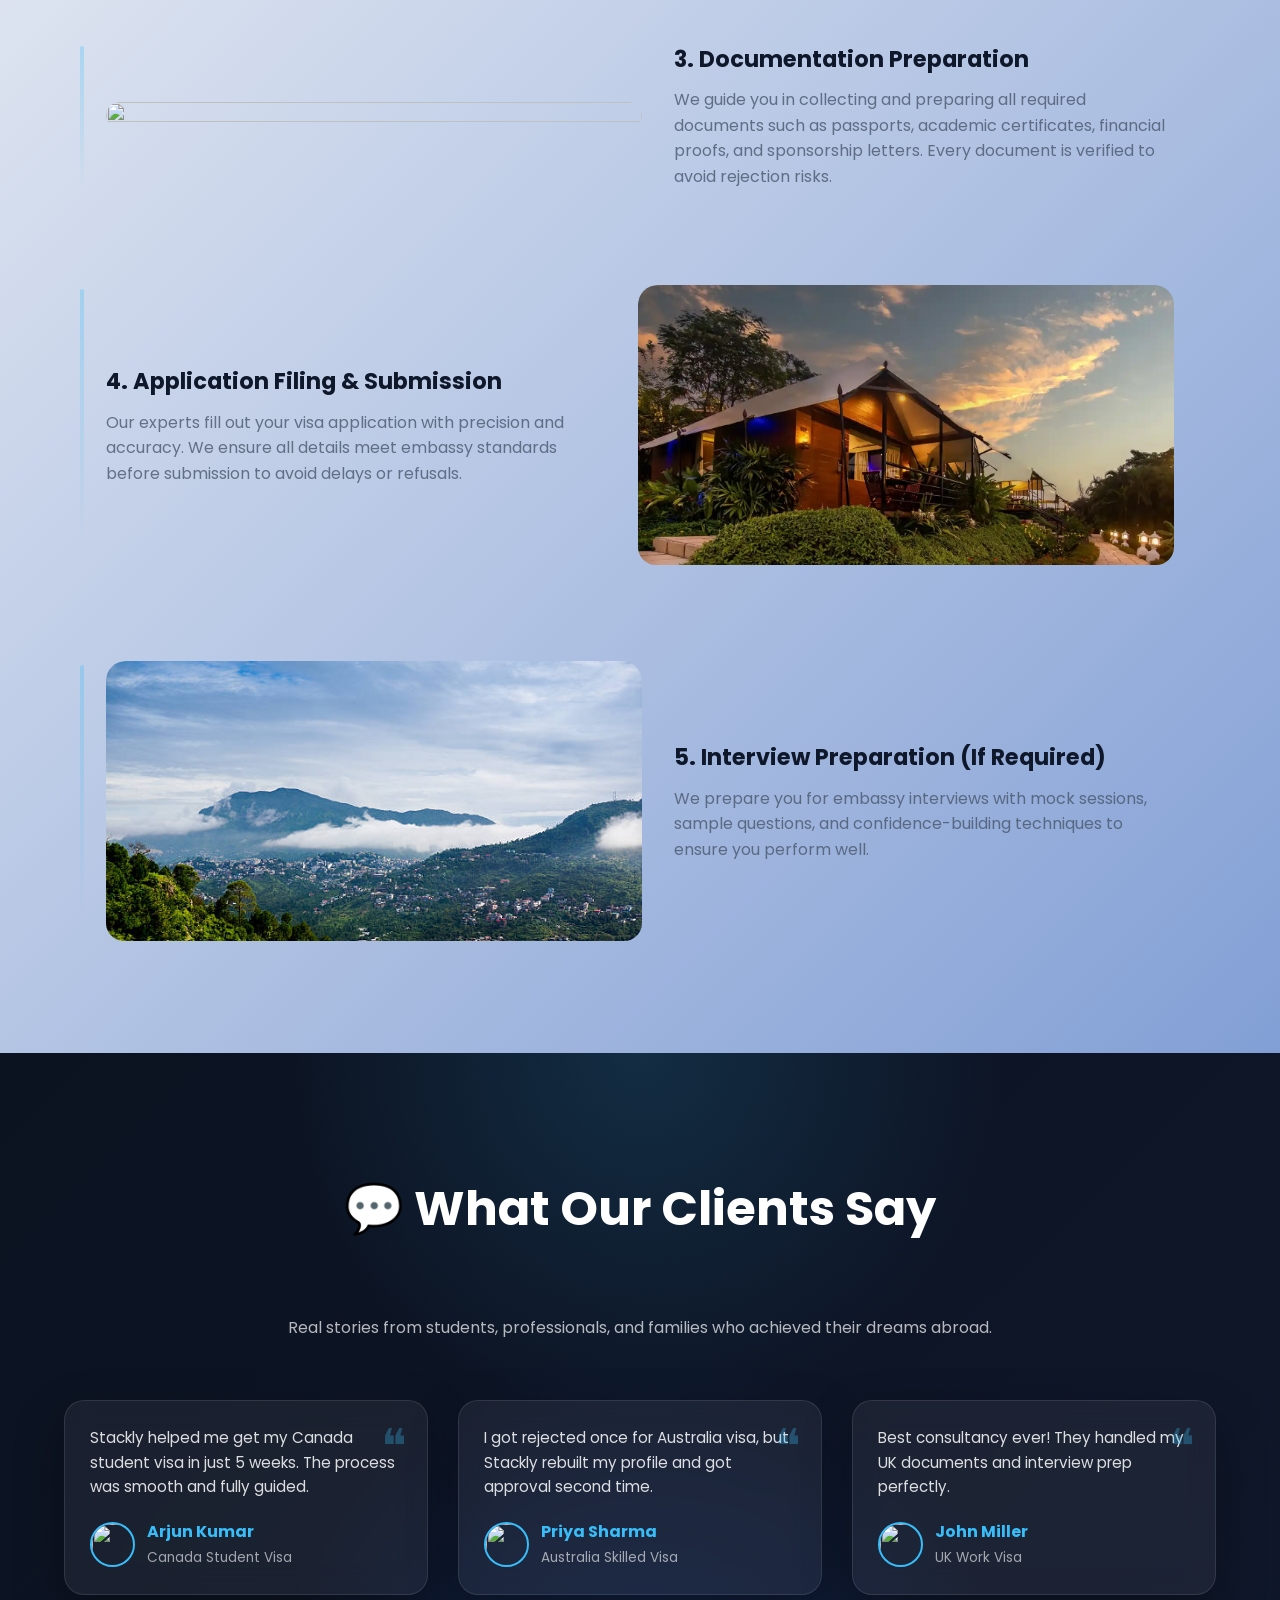
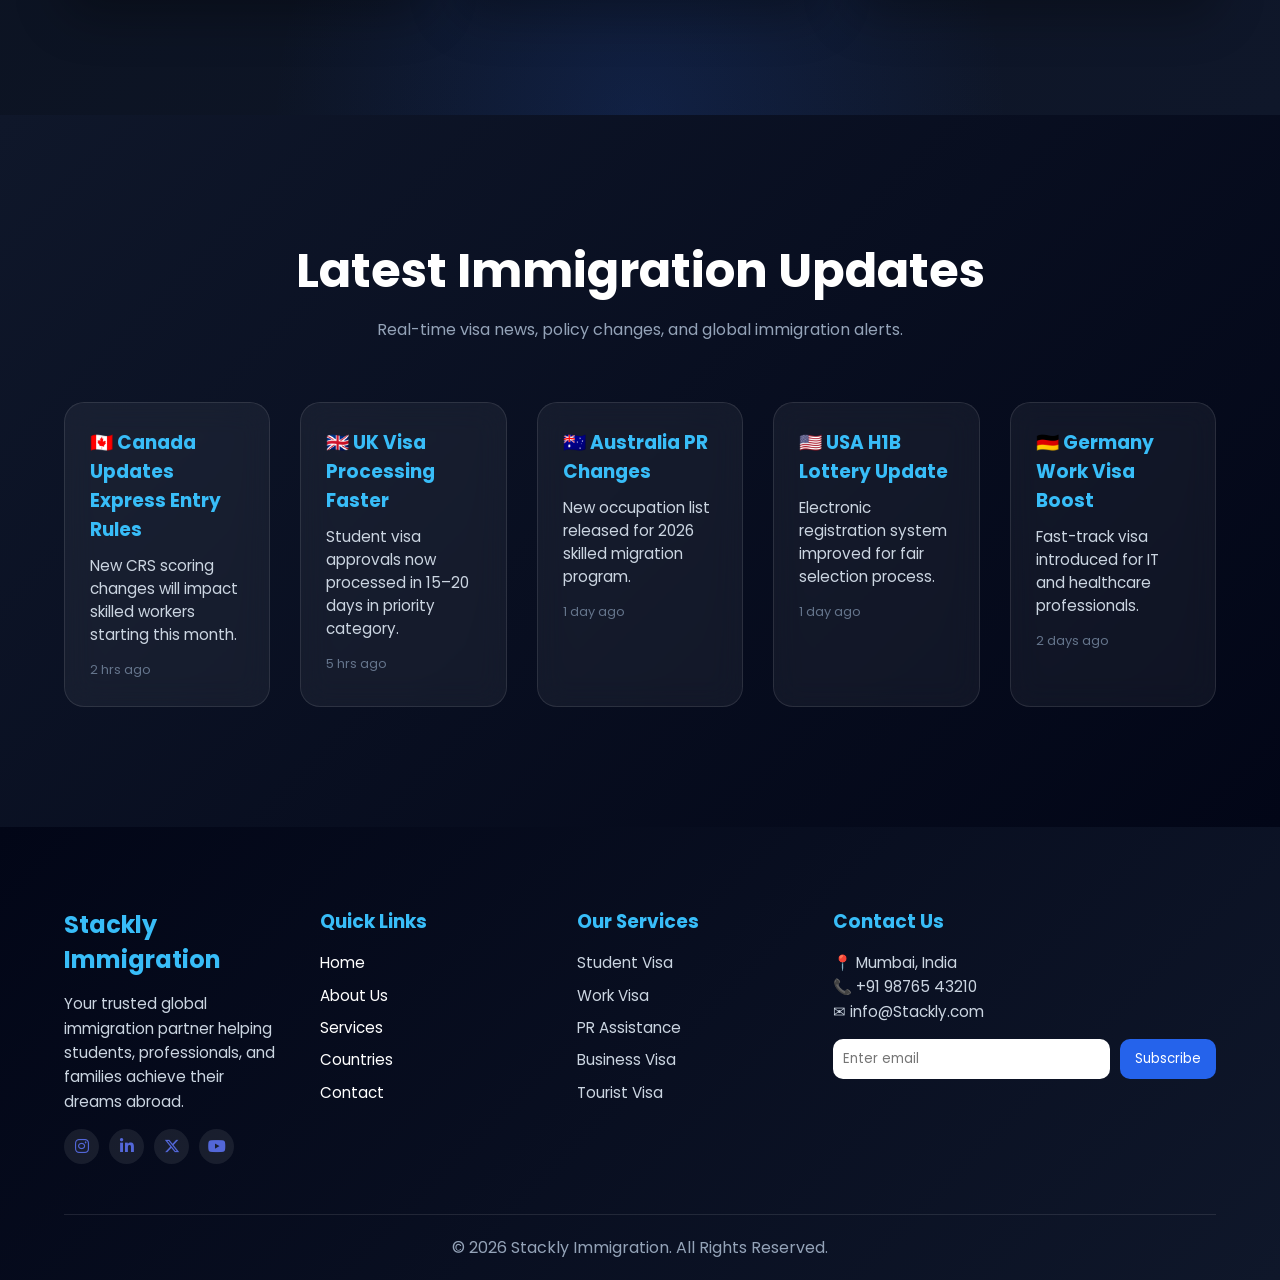
==== commit 1ef3ee77: "ch" ====
--- a/index.html
+++ b/index.html
@@ -133,7 +133,7 @@
 
                 <input type="email" placeholder="Email Address" required>
 
-                <button type="submit">Check My Eligibility</button>
+                <button type="submit" onclick="window.location.href='error.html'">Check My Eligibility</button>
             </form>
 
         </div>
@@ -544,7 +544,7 @@
 
             <div class="newsletter">
                 <input type="email" placeholder="Enter email">
-                <button>Subscribe</button>
+                <button onclick="window.location.href='error.html'">Subscribe</button>
             </div>
         </div>
 
@@ -617,7 +617,7 @@
 
         <div class="password-wrap">
             <input id="loginPassword" type="password" placeholder="Enter Password">
-            <span class="eye-btn" onclick="togglePassword('loginPassword',this)">👁</span>
+            <span class="eye-btn" onclick="togglePassword('loginPassword',this)"> <i class="fa-solid fa-eye"></i> </span>
         </div>
         <small id="passwordHint" class="hint-text"> </small>
         <!--  -->
@@ -691,11 +691,11 @@
   <input id="signupEmail" type="email" placeholder="Enter Email">
   <div class="password-wrap">
     <input id="signupPassword" type="password" placeholder="Enter Password">
-    <span class="eye-btn" onclick="togglePassword('signupPassword',this)">👁</span>
+    <span class="eye-btn" onclick="togglePassword('signupPassword',this)"><i class="fa-solid fa-eye"></i></span>
   </div>
   <div class="password-wrap">
     <input id="signupConfirmPassword" type="password" placeholder="Confirm Password">
-    <span class="eye-btn" onclick="togglePassword('signupConfirmPassword',this)">👁</span>
+    <span class="eye-btn" onclick="togglePassword('signupConfirmPassword',this)"><i class="fa-solid fa-eye"></i></span>
   </div>
 
   <!-- HIDDEN ROLE -->
--- a/css/home.css
+++ b/css/home.css
@@ -1454,8 +1454,8 @@
     transform:translateY(-3px);
 }
 
-i{
-    color: red;
+footer i{
+    color: rgb(83, 103, 216);
 }
 
 /* NEWSLETTER */
--- a/css/auth.css
+++ b/css/auth.css
@@ -481,8 +481,9 @@
   top: 50%;
   transform: translateY(-50%);
   cursor: pointer;
-  color: #b8c0cc;
-}
+  color:black;
+}
+
 
 /* REMEMBER + FORGOT ROW */
 .login-options{
@@ -562,7 +563,7 @@
 
     /* NEW COLORS */
     background: rgba(196, 197, 202, 0.9);   /* dark bluish background */
-    border: 1px solid rgba(56, 189, 248, 0.3);
+    border: 1px solid rgba(0, 0, 0, 0.3);
     color: #000000;
 
     outline: none;
@@ -572,7 +573,7 @@
 /* placeholder color */
 .popup-login-box input::placeholder,
 .popup-signup-box input::placeholder {
-    color: rgba(55, 45, 45, 0.5);
+    color: black;
 }
 
 /* focus effect */
@@ -581,4 +582,30 @@
     border-color: #38bdf8;
     box-shadow: 0 0 12px rgba(56, 189, 248, 0.3);
     background: rgb(110, 111, 115);
+}
+
+.eye-btn{
+    position:absolute;
+    right:16px;
+    top:50%;
+    transform:translateY(-50%);
+    cursor:pointer;
+    /* color:#a60e0e; Black */
+    font-size:18px;
+}
+
+.eye-btn:hover{
+    color:#2563eb;
+}
+.password-wrap{
+    position: relative;
+    width: 100%;
+}
+
+.eye-btn{
+    position: absolute;
+    right: 16px;
+    top: 50%;
+    transform: translateY(-50%);
+    cursor: pointer;
 }
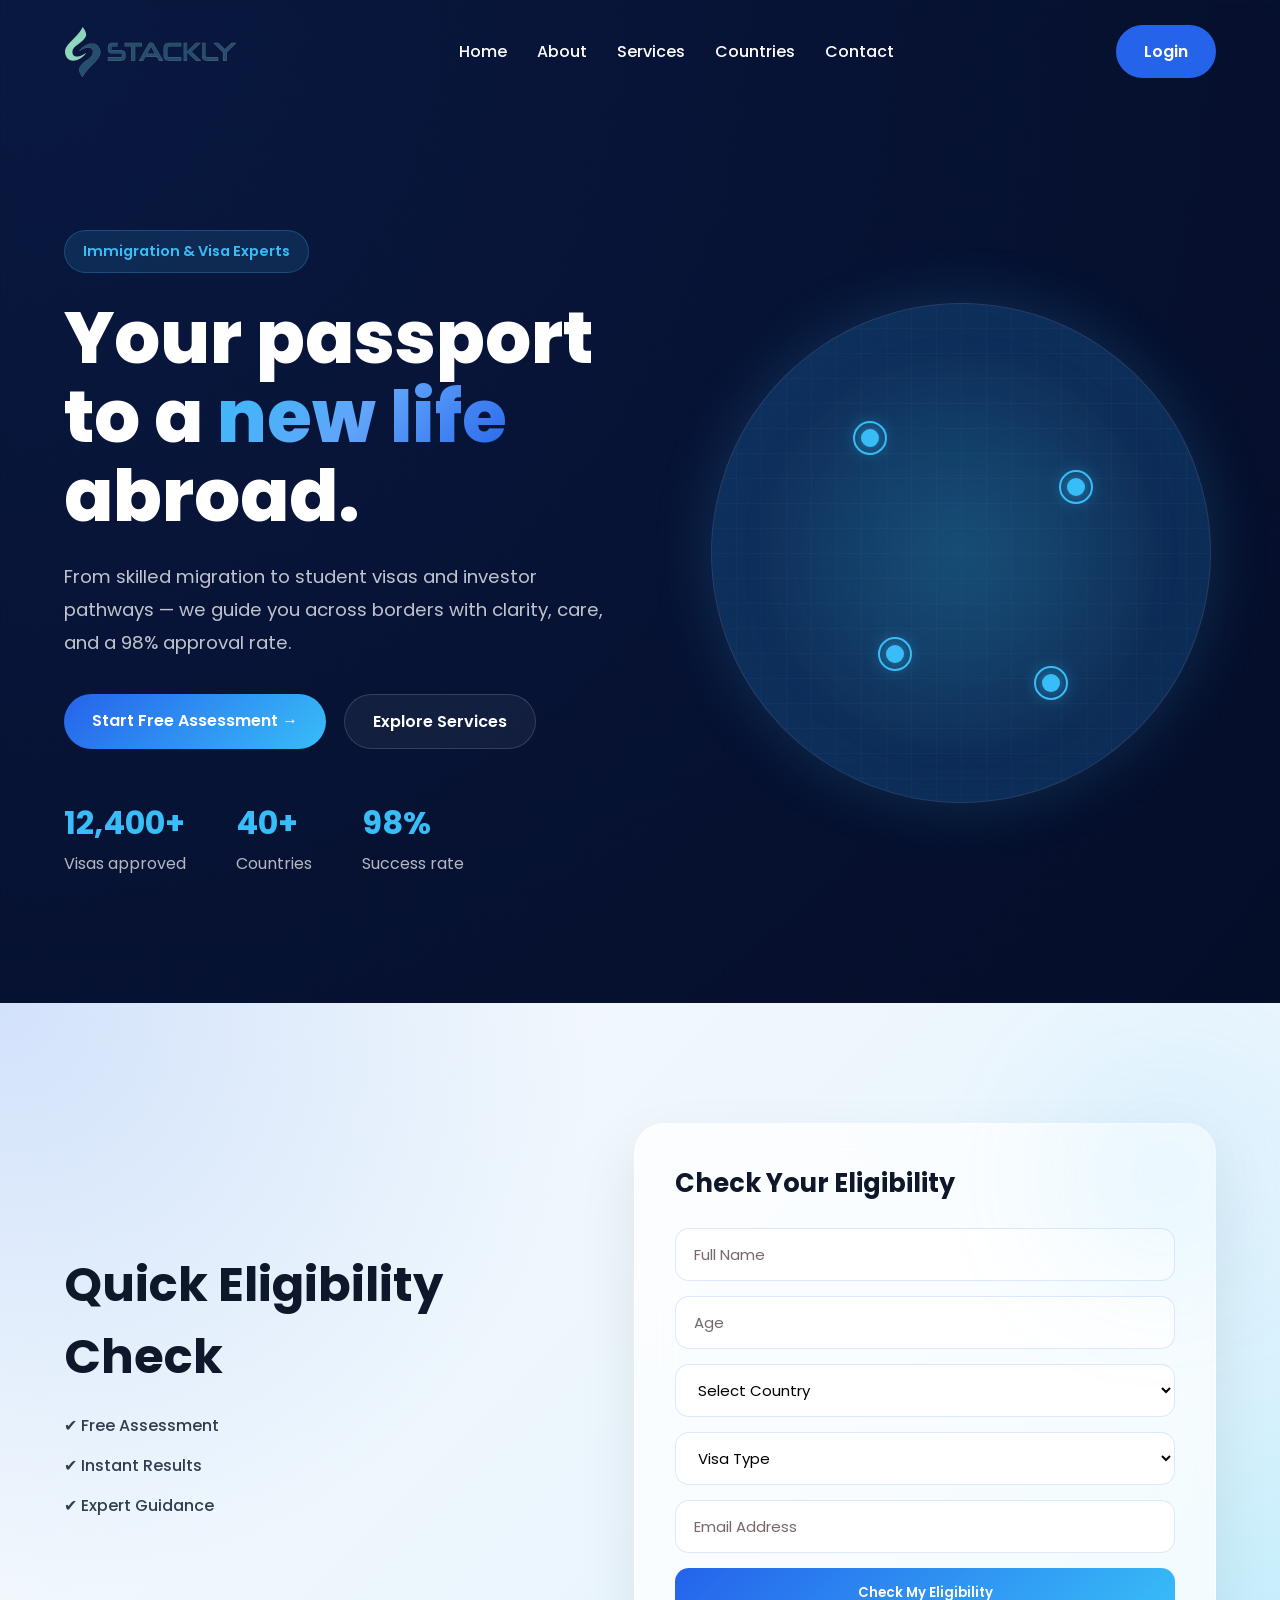
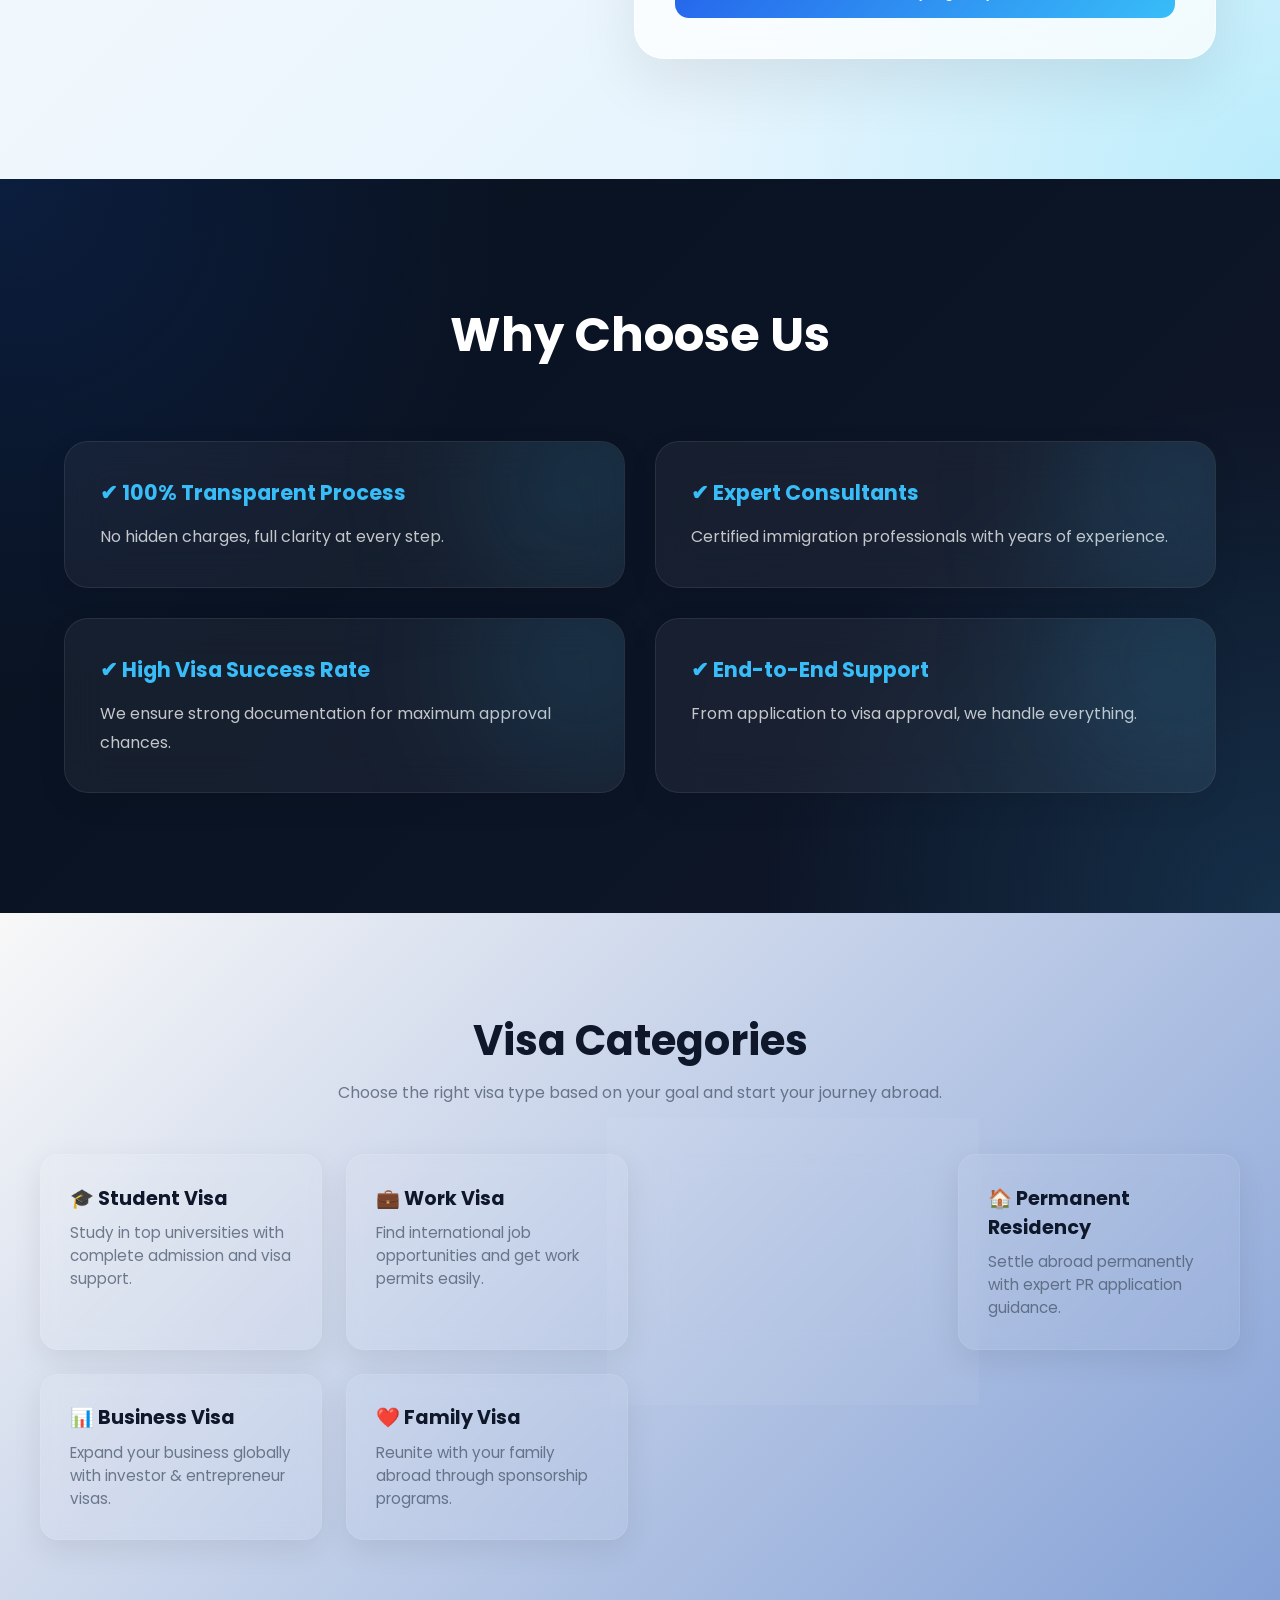
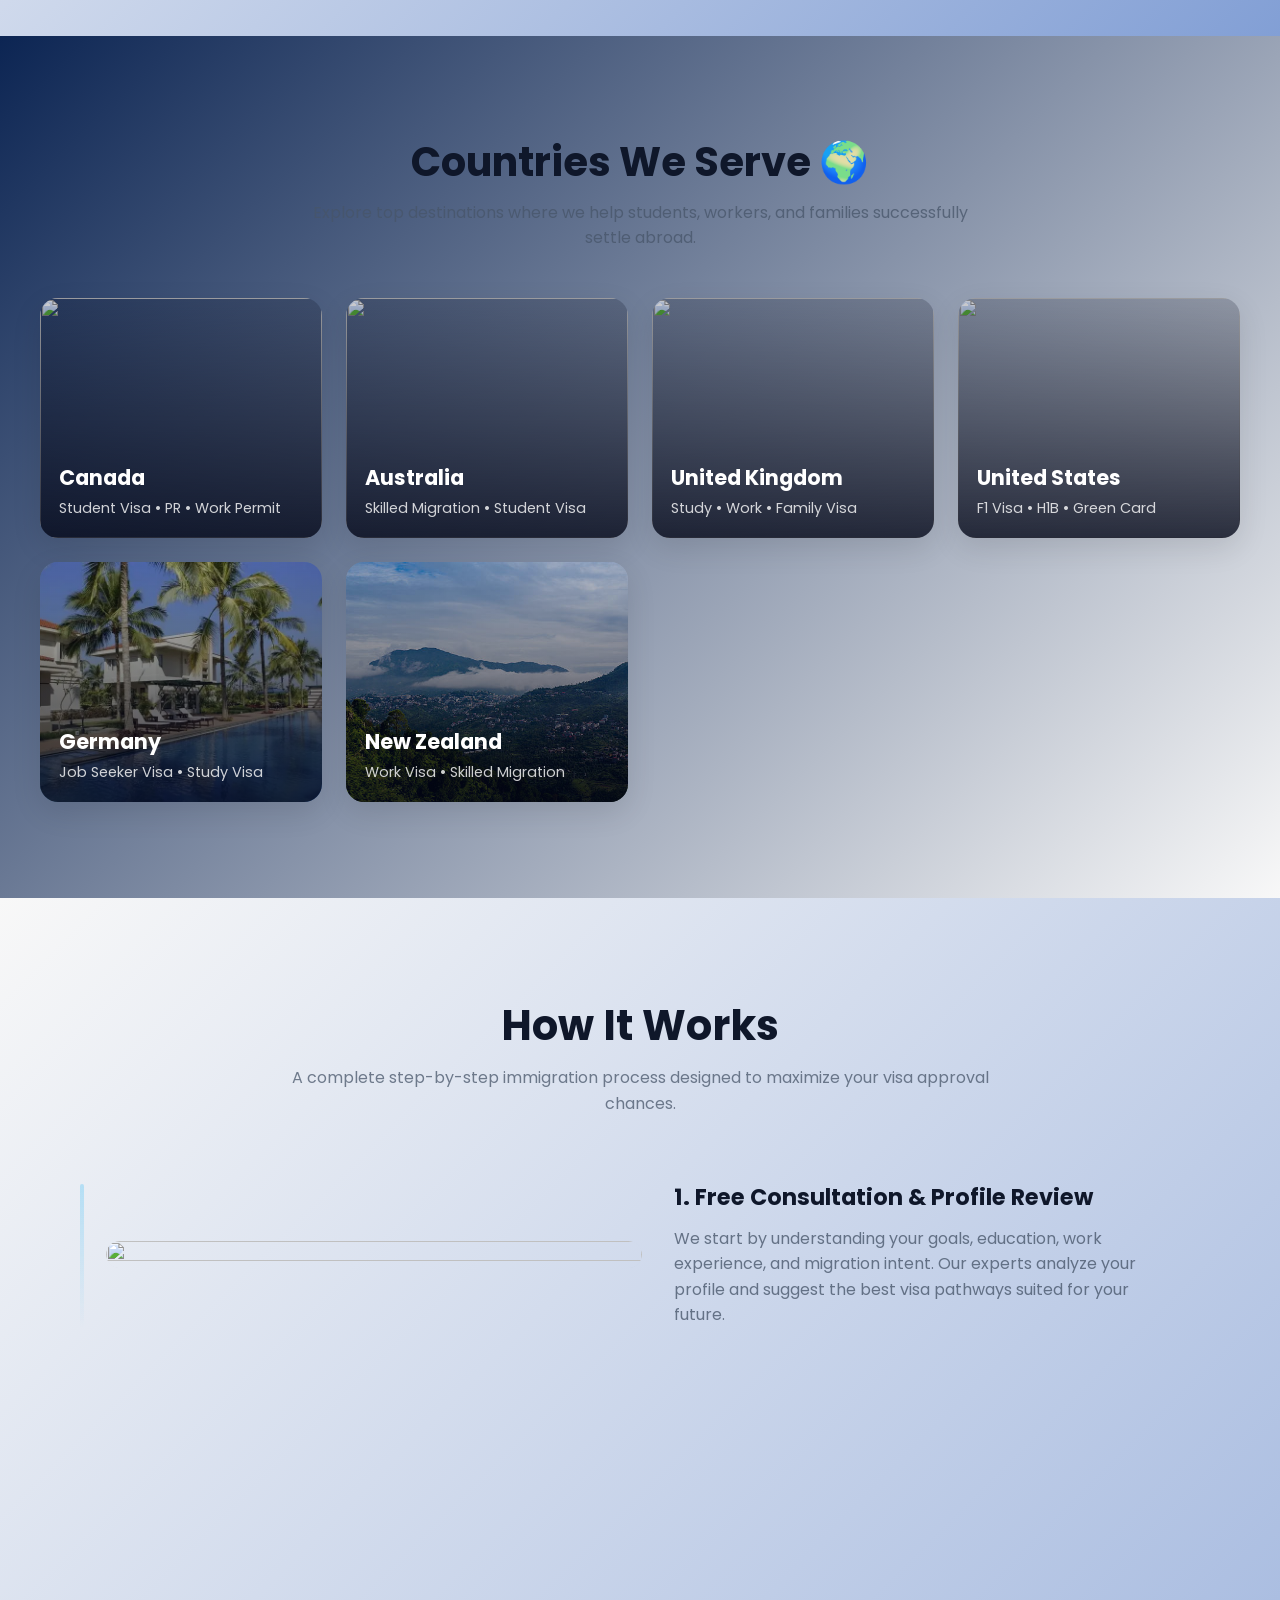
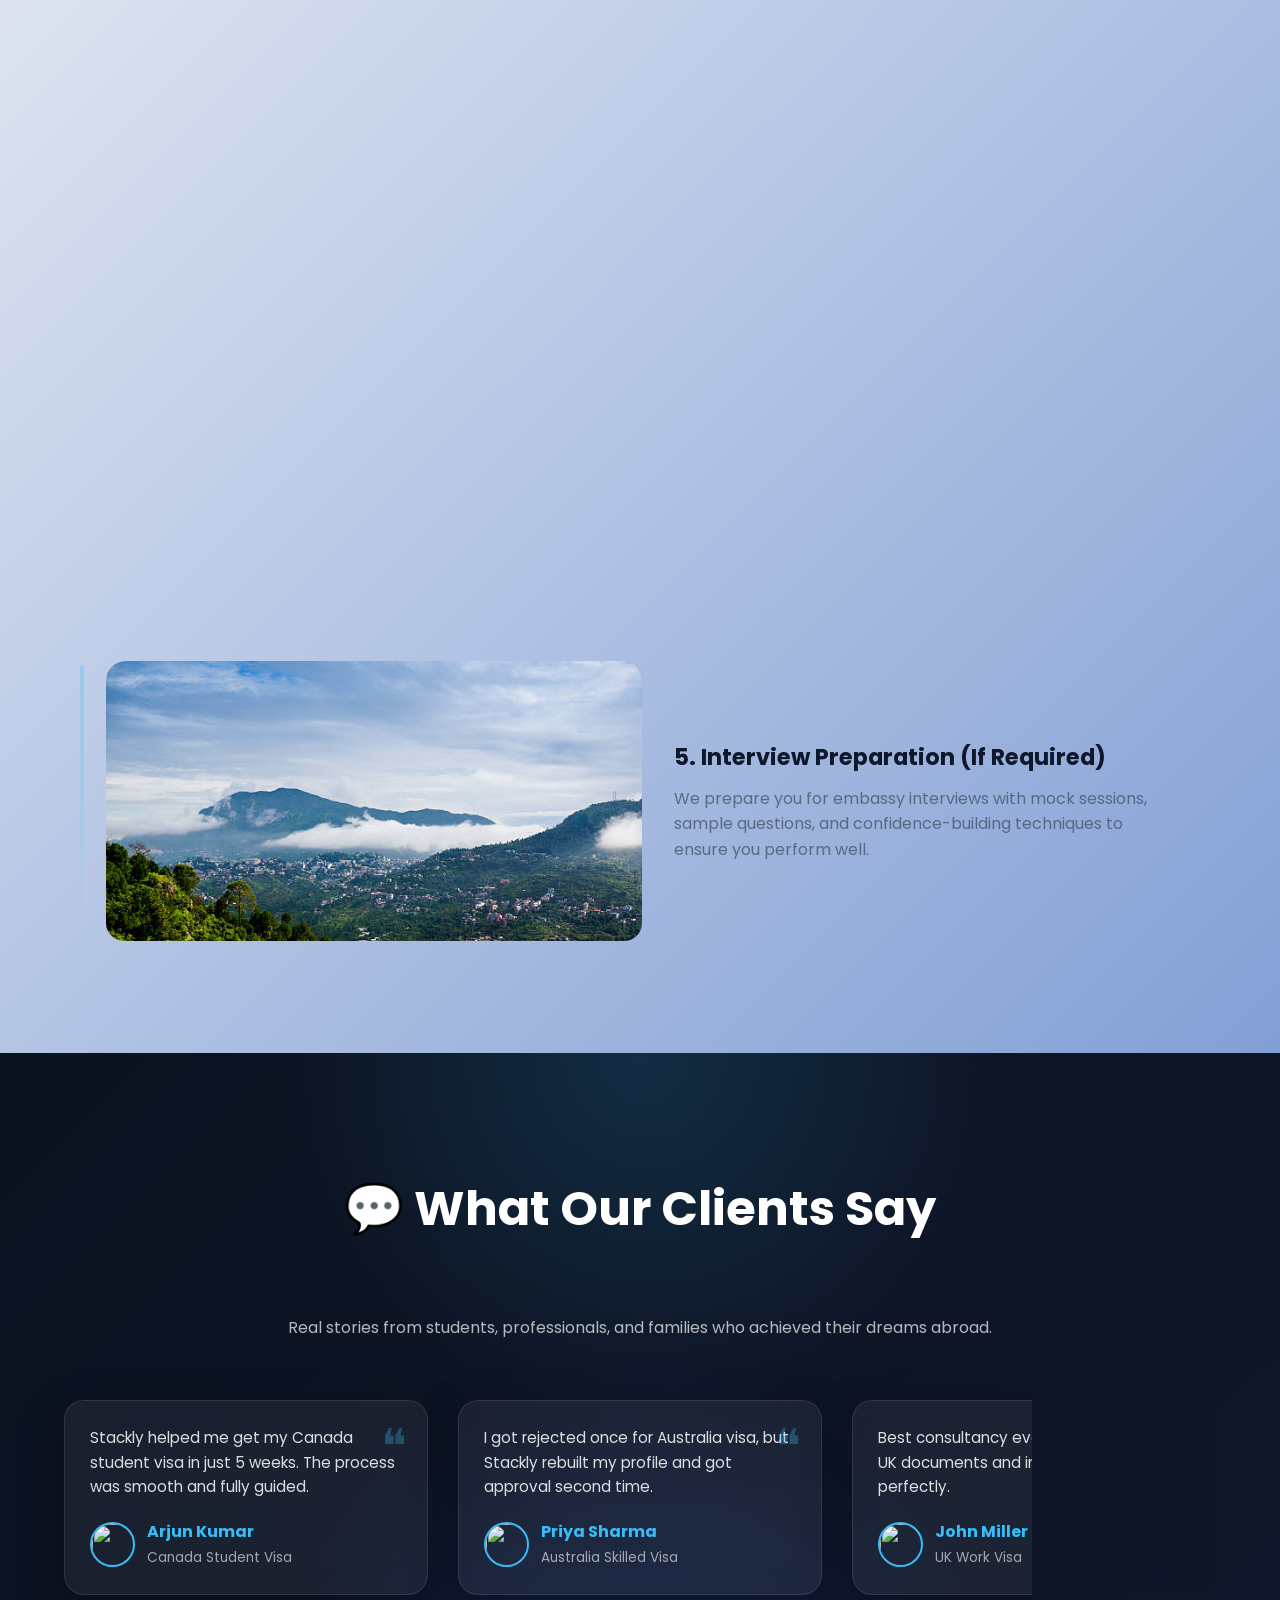
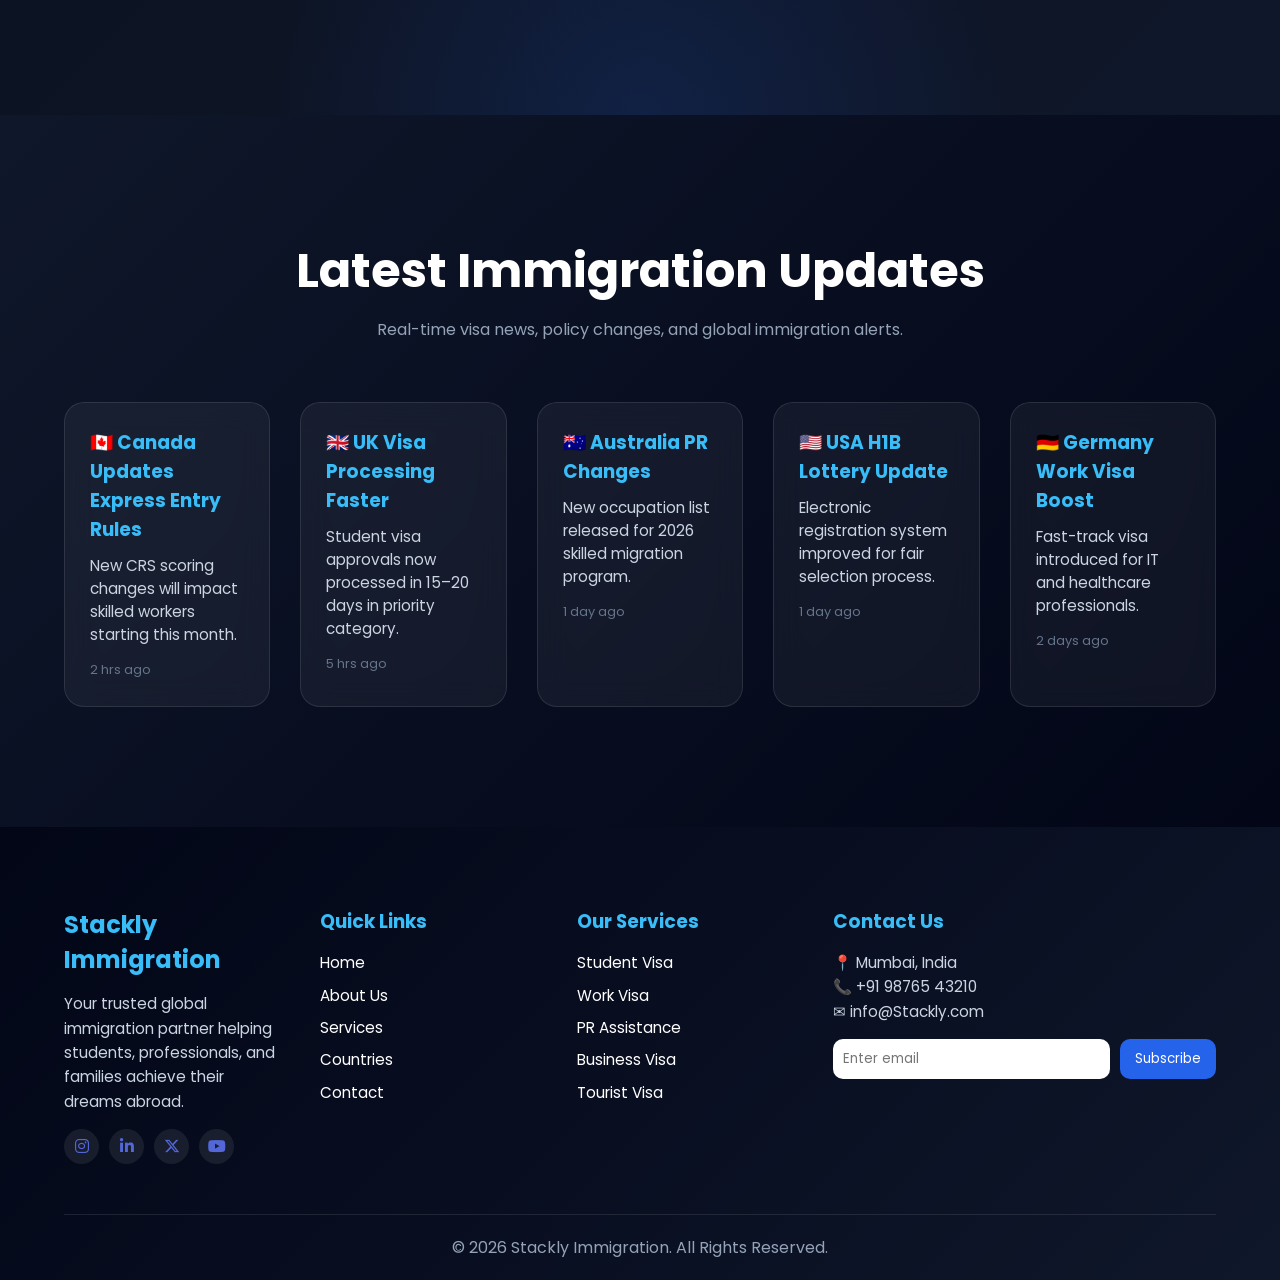
==== commit 290570cd: "login-page" ====
--- a/index.html
+++ b/index.html
@@ -44,7 +44,7 @@
     <section class="container home-hero">
 
         <!-- ANIMATED FLIGHT PATH -->
-    <svg class="flight-path" viewBox="0 0 1000 400">
+    <!-- <svg class="flight-path" viewBox="0 0 1000 400">
         <path id="route"
             d="M50,300 C200,50 400,50 600,250 C750,400 850,150 950,100"
             fill="none" />
@@ -60,15 +60,15 @@
                 ✈
             </textPath>
         </text>
-    </svg>
+    </svg> -->
 
     <div>
       <span class="eyebrow hero-anim from-left">Immigration & Visa Experts</span>
       <h1 class="hero-anim from-bottom">Your passport to a <span>new life</span> abroad.</h1>
       <p class="lead hero-anim from-right">From skilled migration to student visas and investor pathways — we guide you across borders with clarity, care, and a 98% approval rate.</p>
       <div class="hero-cta hero-anim from-bottom">
-        <a onclick="window.location.href='error.html'" class="btn btn-primary">Start Free Assessment →</a>
-        <a onclick="window.location.href='error.html'" class="btn btn-ghost">Explore Services</a>
+        <a href="error.html" class="btn btn-primary" >Start Free Assessment →</a>
+        <a href="error.html" class="btn btn-ghost" >Explore Services</a>
       </div>
       <div class="hero-stats hero-anim from-left">
         <div><strong>12,400+</strong><span>Visas approved</span></div>
@@ -93,10 +93,10 @@
         <!-- LEFT TEXT (from left) -->
         <div class="elig-text reveal-left">
             <h2 class="elig-text reveal left">Quick Eligibility Check</h2>
-            <p>
+            <!-- <p class="sub">
                 Find your visa eligibility in just a few seconds.
                 Fast, accurate and expert-backed results.
-            </p>
+            </p> -->
 
             <ul>
                 <li>✔ Free Assessment</li>
@@ -111,7 +111,13 @@
             <h3>Check Your Eligibility</h3>
 
             <form>
-                <input type="text" placeholder="Full Name" required>
+                <!-- NAME (ONLY LETTERS) -->
+                <input type="text"
+                  placeholder="Full Name"
+                  id="fullName"
+                  required
+                  oninput="this.value = this.value.replace(/[^a-zA-Z\s]/g,'')"
+                >
                 <input type="number" placeholder="Age" required>
 
                 <select required>
@@ -179,7 +185,7 @@
 <section class="visa">
 
     <h2 class="visa-title reveal-up">Visa Categories</h2>
-    <p class="visa-subtitle reveal-up">
+    <p class="visa-subtitle sub reveal-up">
         Choose the right visa type based on your goal and start your journey abroad.
     </p>
 
@@ -223,7 +229,7 @@
 <section class="countries">
 
     <h2 class="countries-title reveal-up">Countries We Serve 🌍</h2>
-    <p class="countries-subtitle reveal-up">
+    <p class="countries-subtitle sub reveal-up">
         Explore top destinations where we help students, workers, and families successfully settle abroad.
     </p>
 
@@ -291,7 +297,7 @@
 <section class="how">
 
     <h2 class="how-title reveal-up">How It Works</h2>
-    <p class="how-subtitle reveal-up">
+    <p class="how-subtitle sub reveal-up">
         A complete step-by-step immigration process designed to maximize your visa approval chances.
     </p>
 
@@ -330,7 +336,7 @@
         <!-- STEP 3 -->
         <div class="how-step reveal-left">
             <div class="how-img">
-                <img src="images/airplane.webp">
+                <img src="images/hill4.webp">
             </div>
 
             <div class="how-text">
@@ -383,7 +389,7 @@
 <section class="testimonials">
 
   <h2 class="section-title reveal up">💬 What Our Clients Say</h2>
-  <p class="section-subtitle reveal up">
+  <p class="section-subtitle sub reveal up">
     Real stories from students, professionals, and families who achieved their dreams abroad.
   </p>
 
@@ -446,7 +452,7 @@
 <section class="news">
 
     <h2 class="news-title reveal-up">Latest Immigration Updates</h2>
-    <p class="news-subtitle reveal-up">
+    <p class="news-subtitle sub reveal-up">
         Real-time visa news, policy changes, and global immigration alerts.
     </p>
 
@@ -526,11 +532,11 @@
         <div class="footer-box reveal right">
             <h3>Our Services</h3>
             <ul>
-                <li>Student Visa</li>
-                <li>Work Visa</li>
-                <li>PR Assistance</li>
-                <li>Business Visa</li>
-                <li>Tourist Visa</li>
+                <li> <a href="error.html">Student Visa</a></li>
+                <li><a href="error.html">Work Visa</a></li>
+                <li><a href="error.html">PR Assistance</a></li>
+                <li><a href="error.html">Business Visa</a></li>
+                <li><a href="error.html">Tourist Visa</a></li>
             </ul>
         </div>
 
@@ -569,33 +575,7 @@
       &times;
     </span>
 
-    <!-- LEFT SIDE -->
-    <div class="popup-left">
-
-      <h1>Welcome 👋</h1>
-
-      <p>
-        Access your dashboard, analytics,
-        projects and management system.
-      </p>
-
-      <div class="popup-feature-list">
-
-        <div class="popup-feature-card">
-          📊 Real-time Analytics
-        </div>
-
-        <div class="popup-feature-card">
-          ⚡ Fast Dashboard
-        </div>
-
-        <div class="popup-feature-card">
-          🔒 Secure Authentication
-        </div>
-
-      </div>
-
-    </div>
+    
 
     <!-- RIGHT SIDE -->
     <div class="popup-right">
--- a/css/auth.css
+++ b/css/auth.css
@@ -133,13 +133,15 @@
 .popup-left{
     padding:60px;
 
-    background:
+    /* background:
     linear-gradient(
     135deg,
-    #8c78dc 0%,
+    #7884dc 0%,
     #505d8b 50%,
     #2b224d 100%
-    );
+    ); */
+
+    
 
     display:flex;
     flex-direction:column;
@@ -437,8 +439,8 @@
 .popup-right{
   background: linear-gradient(
     145deg,
-    #606fba,
-    #111b41
+    #7889de,
+    #060f33
   );
 }
 
@@ -608,4 +610,78 @@
     top: 50%;
     transform: translateY(-50%);
     cursor: pointer;
+}
+
+/* ============================ */
+.popup-container{
+    width: min(500px, 95%);
+    max-width: 500px;
+
+    background: #171b22;
+    border: 1px solid rgba(255,255,255,.08);
+
+    border-radius: 24px;
+    overflow: hidden;
+
+    position: relative;
+
+    box-shadow: 0 30px 80px rgba(0,0,0,.6);
+}
+
+.popup-right{
+    background: linear-gradient(
+        145deg,
+        #7889de,
+        #060f33
+    );
+
+    padding: 40px 30px;
+
+    min-height: 550px;
+
+    display: flex;
+    justify-content: center;
+    align-items: center;
+}
+
+.popup-left{
+    display: none !important;
+}
+
+.popup-login-box,
+.popup-signup-box{
+    width: 100%;
+    max-width: 380px;
+    margin: auto;
+}
+
+@media (max-width: 480px){
+
+    .popup-container{
+        width: 95%;
+        border-radius: 20px;
+    }
+
+    .popup-right{
+        padding: 30px 20px;
+        min-height: auto;
+    }
+
+    .popup-login-box h2,
+    .popup-signup-box h2{
+        font-size: 1.8rem;
+    }
+}
+
+
+.popup-container{
+    width:min(500px,95%);
+    max-width:500px;
+
+    display:block;
+}
+
+.popup-container{
+    display:grid;
+    grid-template-columns:1fr;
 }
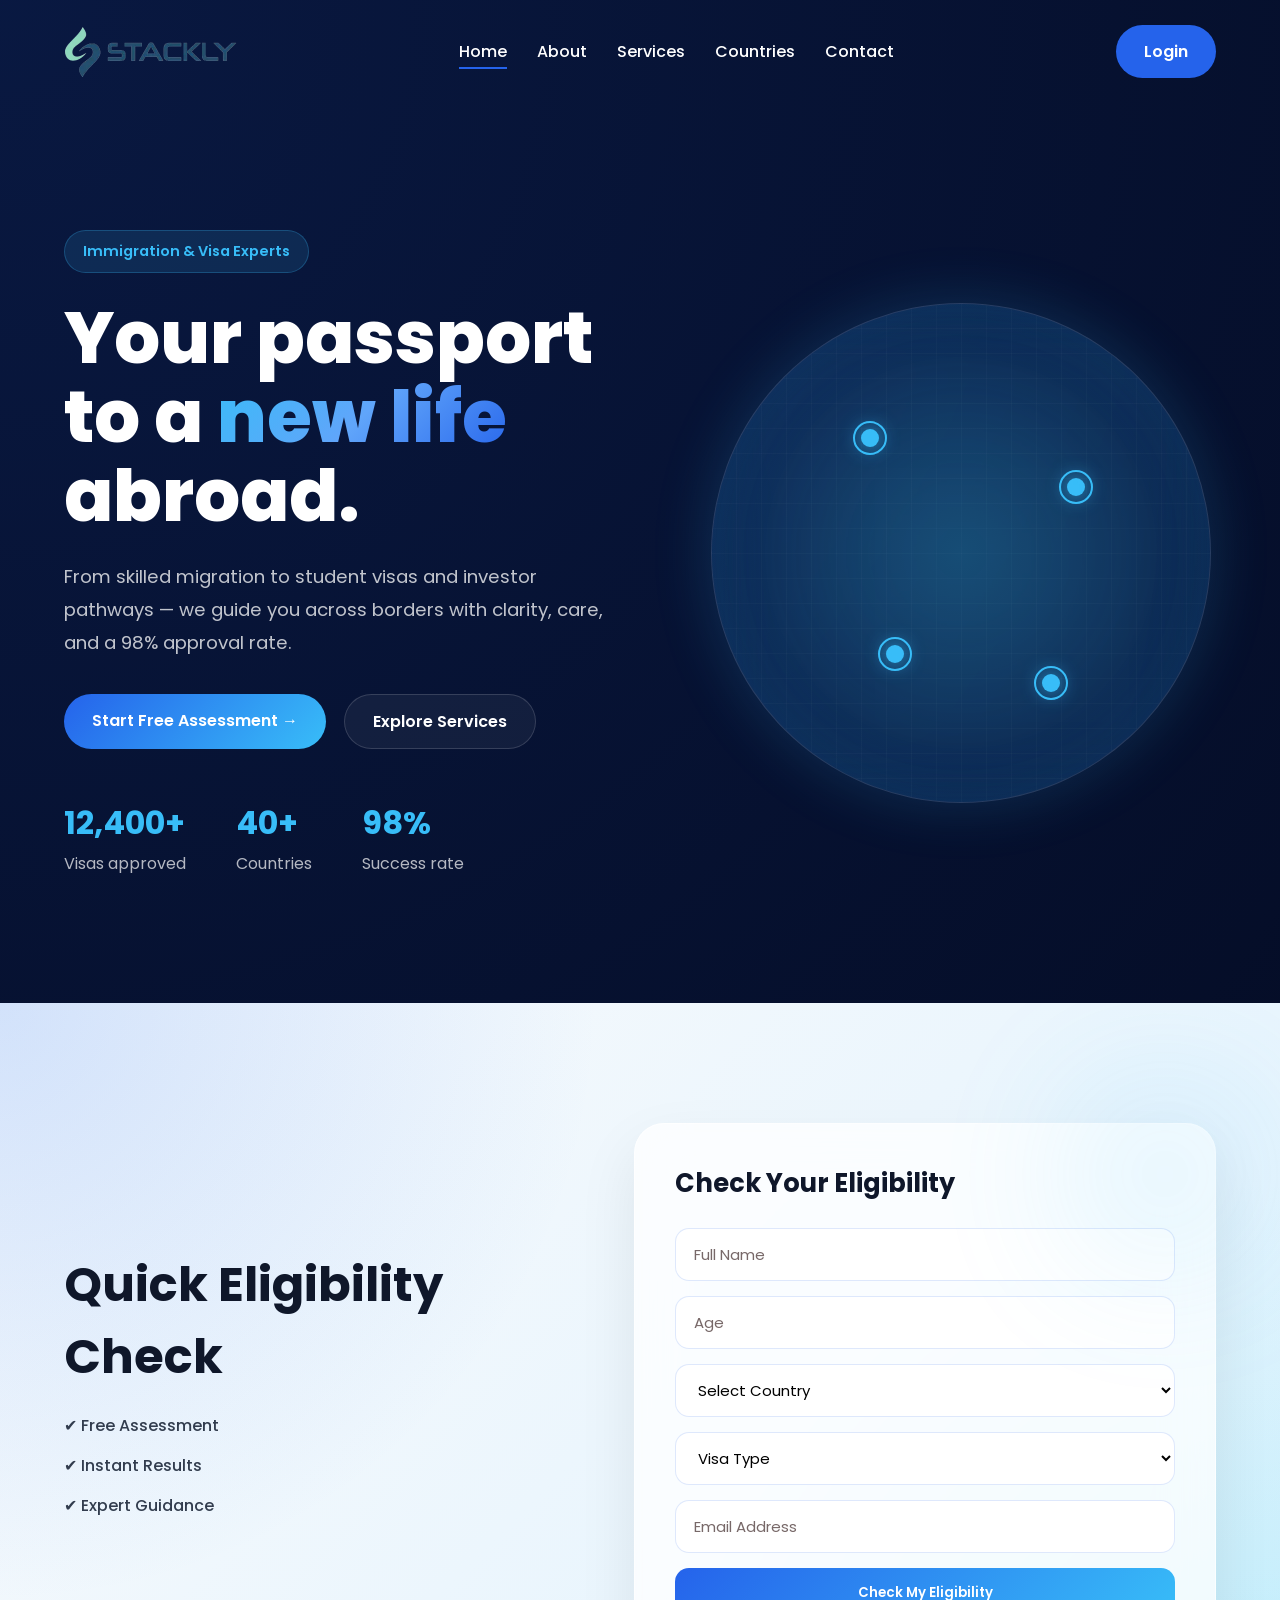
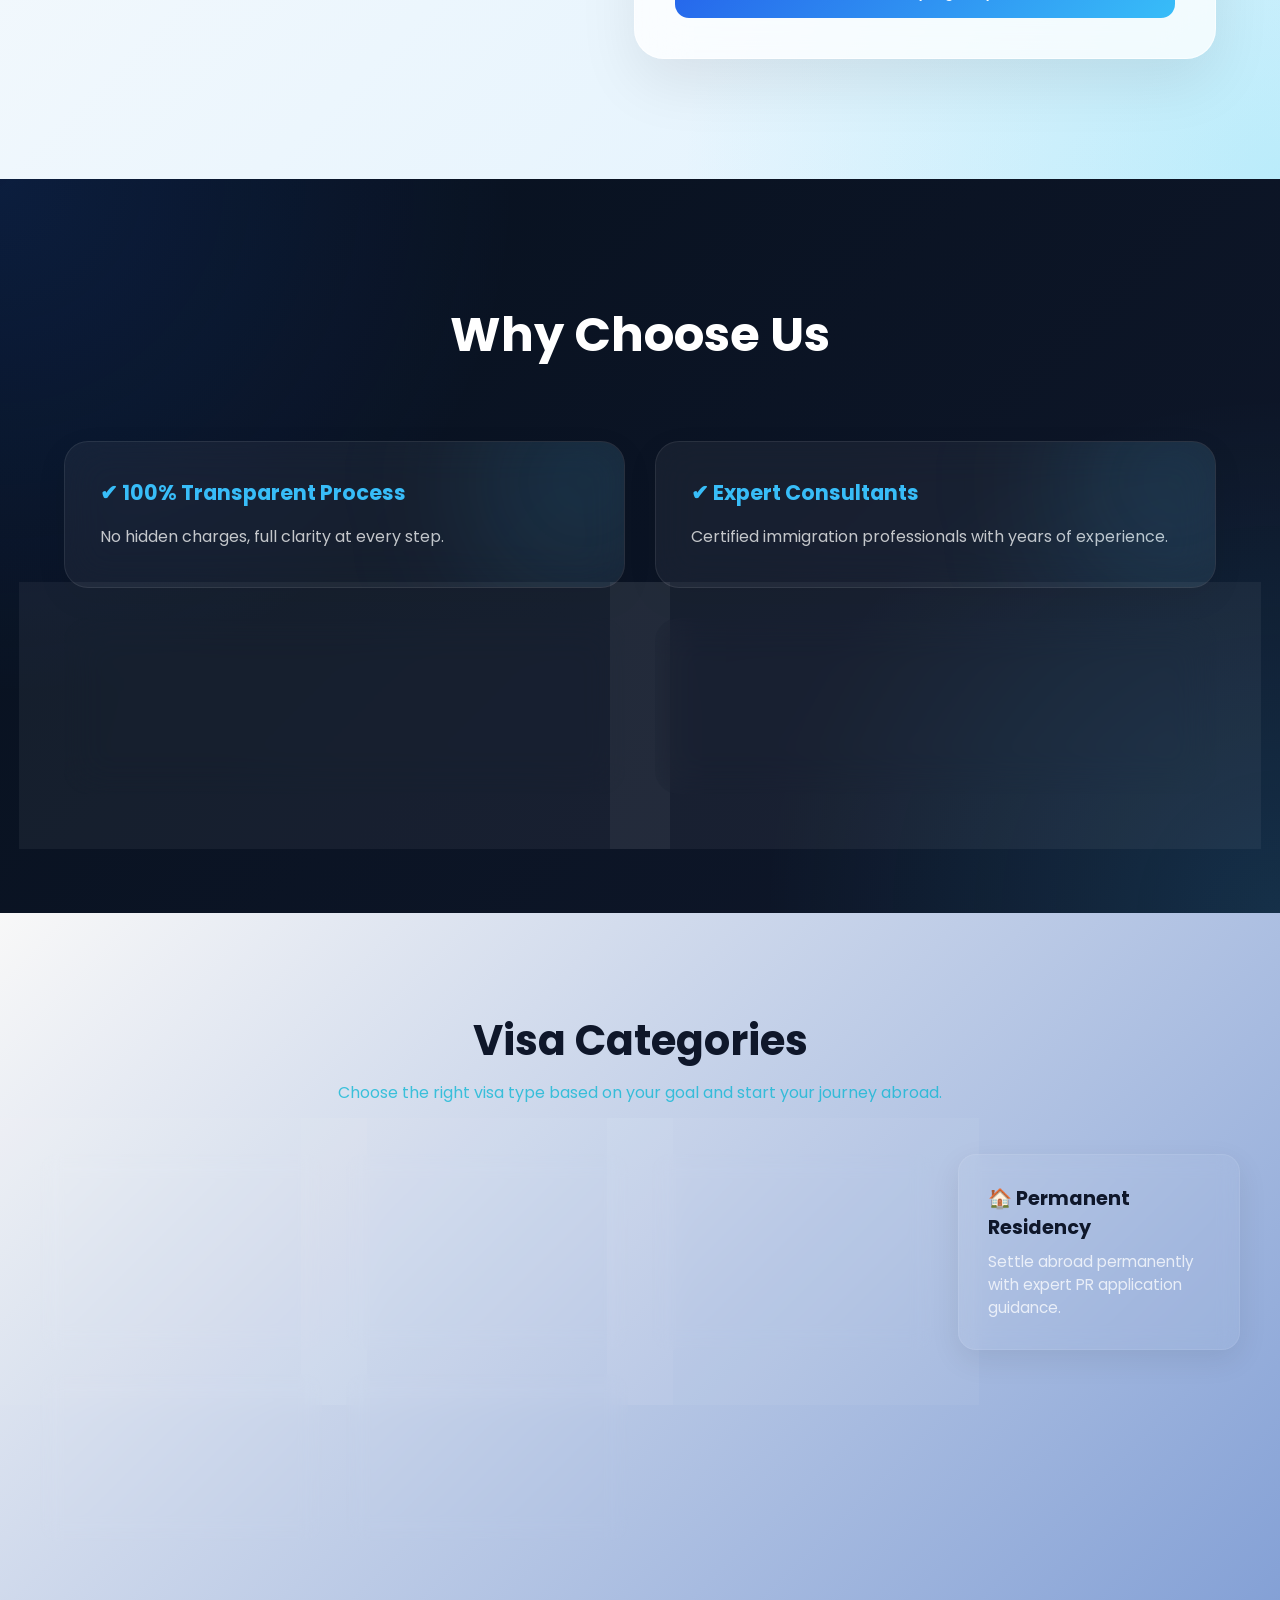
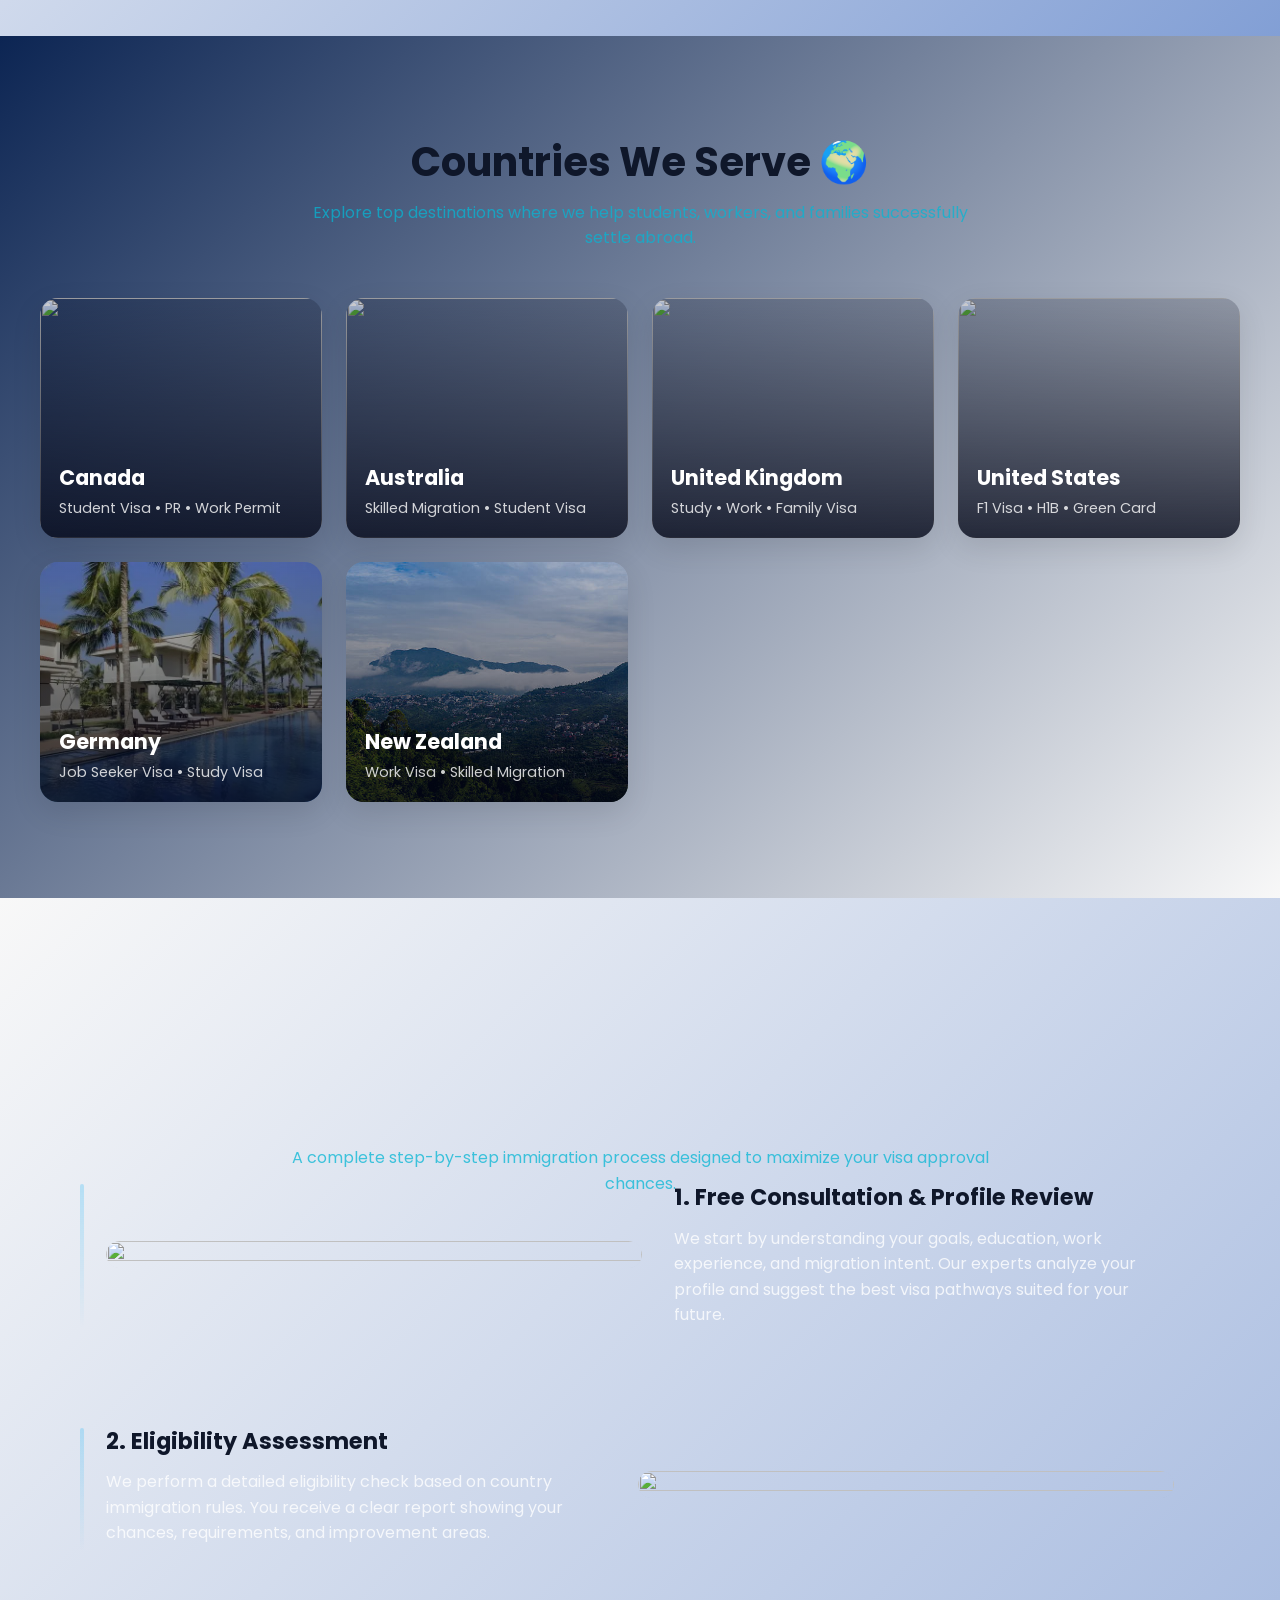
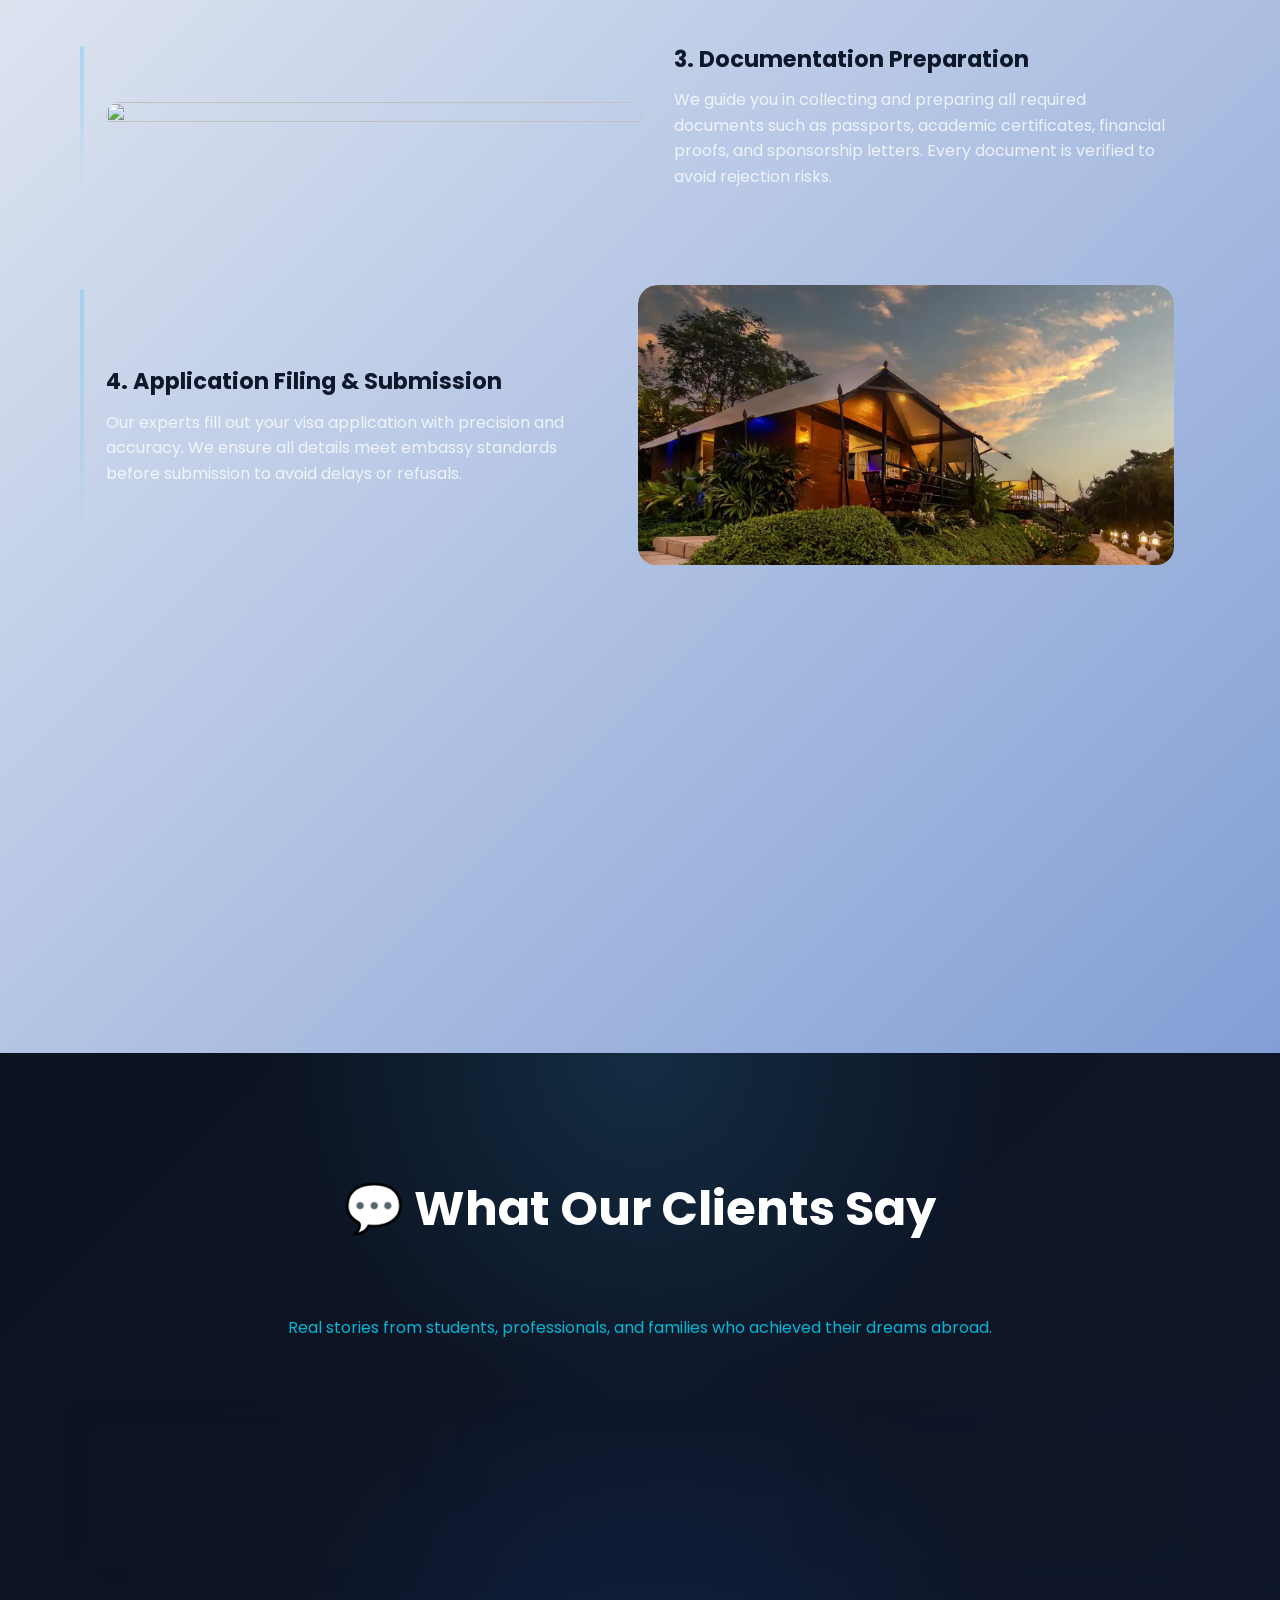
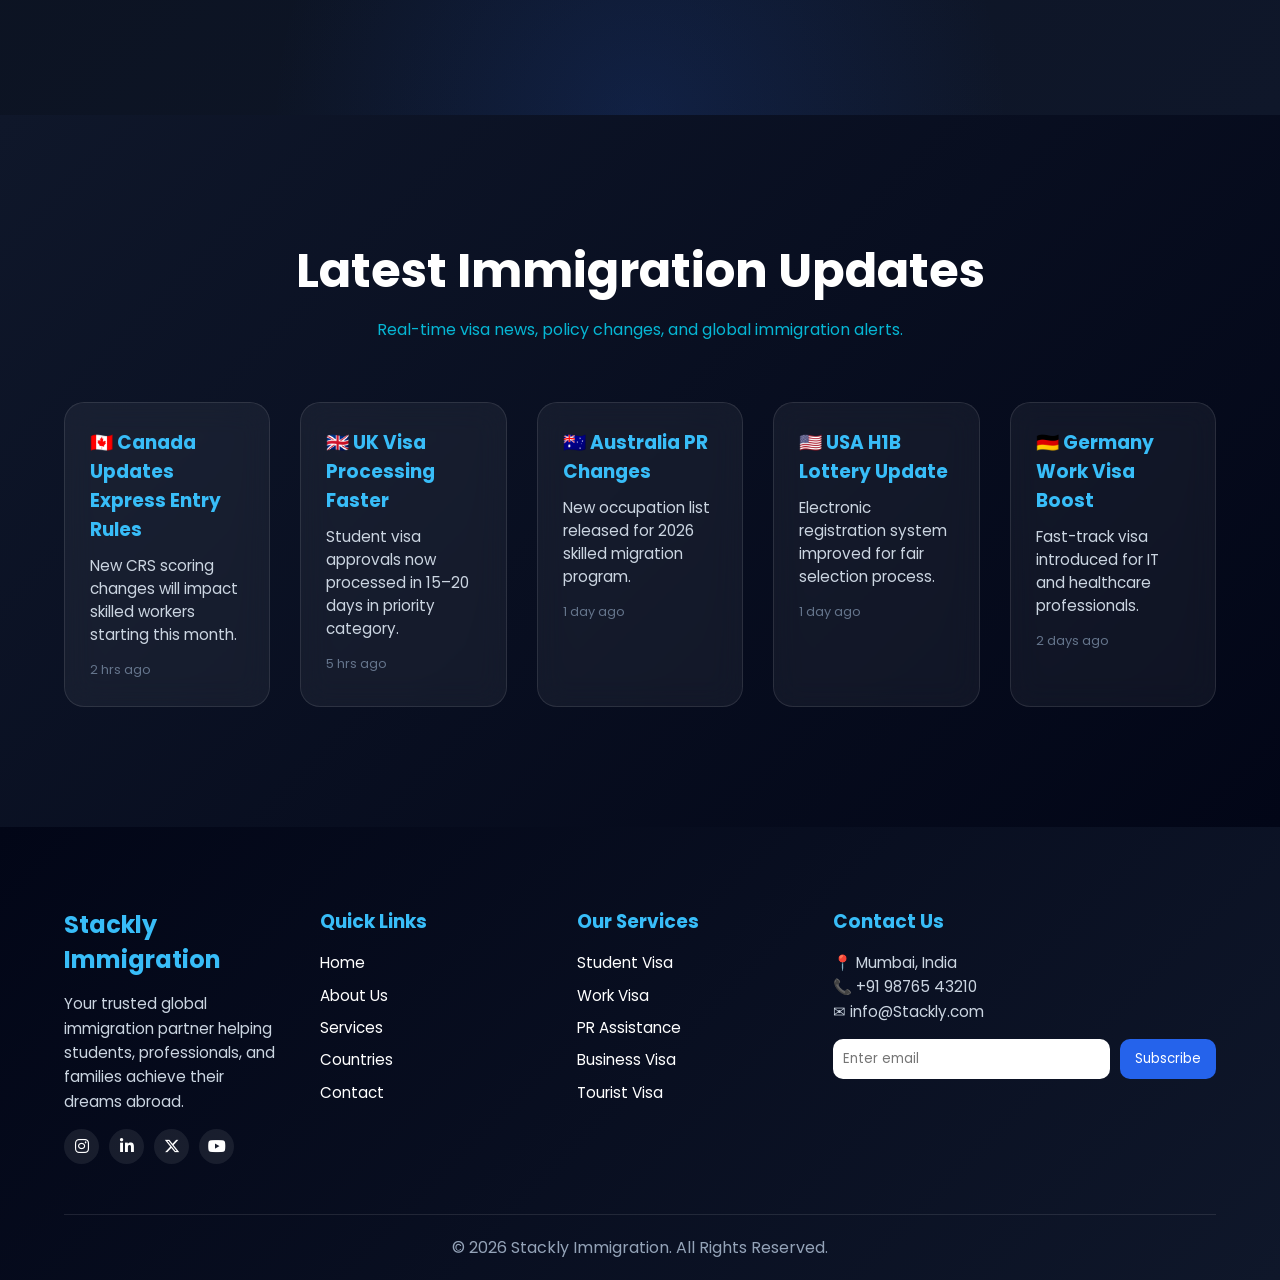
==== commit 35f838d6: "...." ====
--- a/index.html
+++ b/index.html
@@ -29,11 +29,11 @@
       </div>
 
       <ul class="nav-links">
-        <li><a href="index.html">Home</a></li>
-        <li><a href="about.html">About</a></li>
-        <li><a href="service.html">Services</a></li>
-        <li><a href="countries.html">Countries</a></li>
-        <li><a href="contact.html">Contact</a></li>
+        <li><a href="index.html" class="active">Home</a></li>
+        <li><a href="about.html" >About</a></li>
+        <li><a href="service.html" >Services</a></li>
+        <li><a href="countries.html" >Countries</a></li>
+        <li><a href="contact.html" >Contact</a></li>
       </ul>
 
       <a  class="btn" onclick="openPopup()">Login</a>
--- a/css/home.css
+++ b/css/home.css
@@ -28,6 +28,10 @@
 overflow-x:hidden;
 }
 
+a{
+    cursor: pointer;
+}
+
 nav{
 width:90%;
 margin:auto;
@@ -57,6 +61,29 @@
 
 .nav-links a:hover{
 color:var(--accent);
+}
+
+/* Active Page Underline */
+.nav-links a{
+    position: relative;
+}
+
+.nav-links a::after{
+    content: "";
+    position: absolute;
+    left: 0;
+    bottom: -6px;
+
+    width: 0;
+    height: 2px;
+
+    background: #2563eb;
+    transition: 0.3s ease;
+}
+
+.nav-links a:hover::after,
+.nav-links a.active::after{
+    width: 100%;
 }
 
 .btn{
@@ -68,6 +95,7 @@
 color:white;
 font-weight:600;
 }
+
 
 .menu-btn{
 display:none;
@@ -611,7 +639,7 @@
 }
 
 .why-card p{
-    color:#475569;
+    color:white;
 }
 
 @keyframes fromBottom{
@@ -657,7 +685,7 @@
 }
 
 .visa-subtitle{
-    color:#475569;
+    color:white;
     margin-bottom:50px;
 }
 
@@ -739,7 +767,7 @@
 }
 
 .visa-card p{
-    color:#475569;
+    color:white;
     line-height:1.6;
 }
 
@@ -827,6 +855,7 @@
         grid-template-columns:1fr;
     }
 }
+
 
 /* ===================== COUNTRIES SECTION ======================= */
 .countries{
@@ -841,7 +870,7 @@
 }
 
 .countries-subtitle{
-    color:#475569;
+    color:white;
     margin-bottom:50px;
 }
 
@@ -1005,7 +1034,7 @@
 }
 
 .how-subtitle{
-    color:#475569;
+    color:white;
     margin-bottom:80px;
 }
 
@@ -1054,7 +1083,7 @@
 }
 
 .how-text p{
-    color:#475569;
+    color:white;
     line-height:1.6;
 }
 
@@ -1065,7 +1094,7 @@
 
 .how-text p{
     font-size:1rem;
-    color:#475569;
+    color:white;
     line-height:1.8;
 }
 
@@ -1454,8 +1483,12 @@
     transform:translateY(-3px);
 }
 
+i{
+    color: black;
+}
+
 footer i{
-    color: rgb(83, 103, 216);
+    color: white;
 }
 
 /* NEWSLETTER */
@@ -1897,7 +1930,7 @@
 }
 
 .elig-text p{
-    color:#475569;
+    color:white;
     line-height:1.8;
     margin-bottom:25px;
     max-width:500px;
@@ -2709,4 +2742,8 @@
 body.no-scroll{
     overflow: hidden;
     height: 100vh;
+}
+
+.sub{
+    color: #06b6d4;
 }
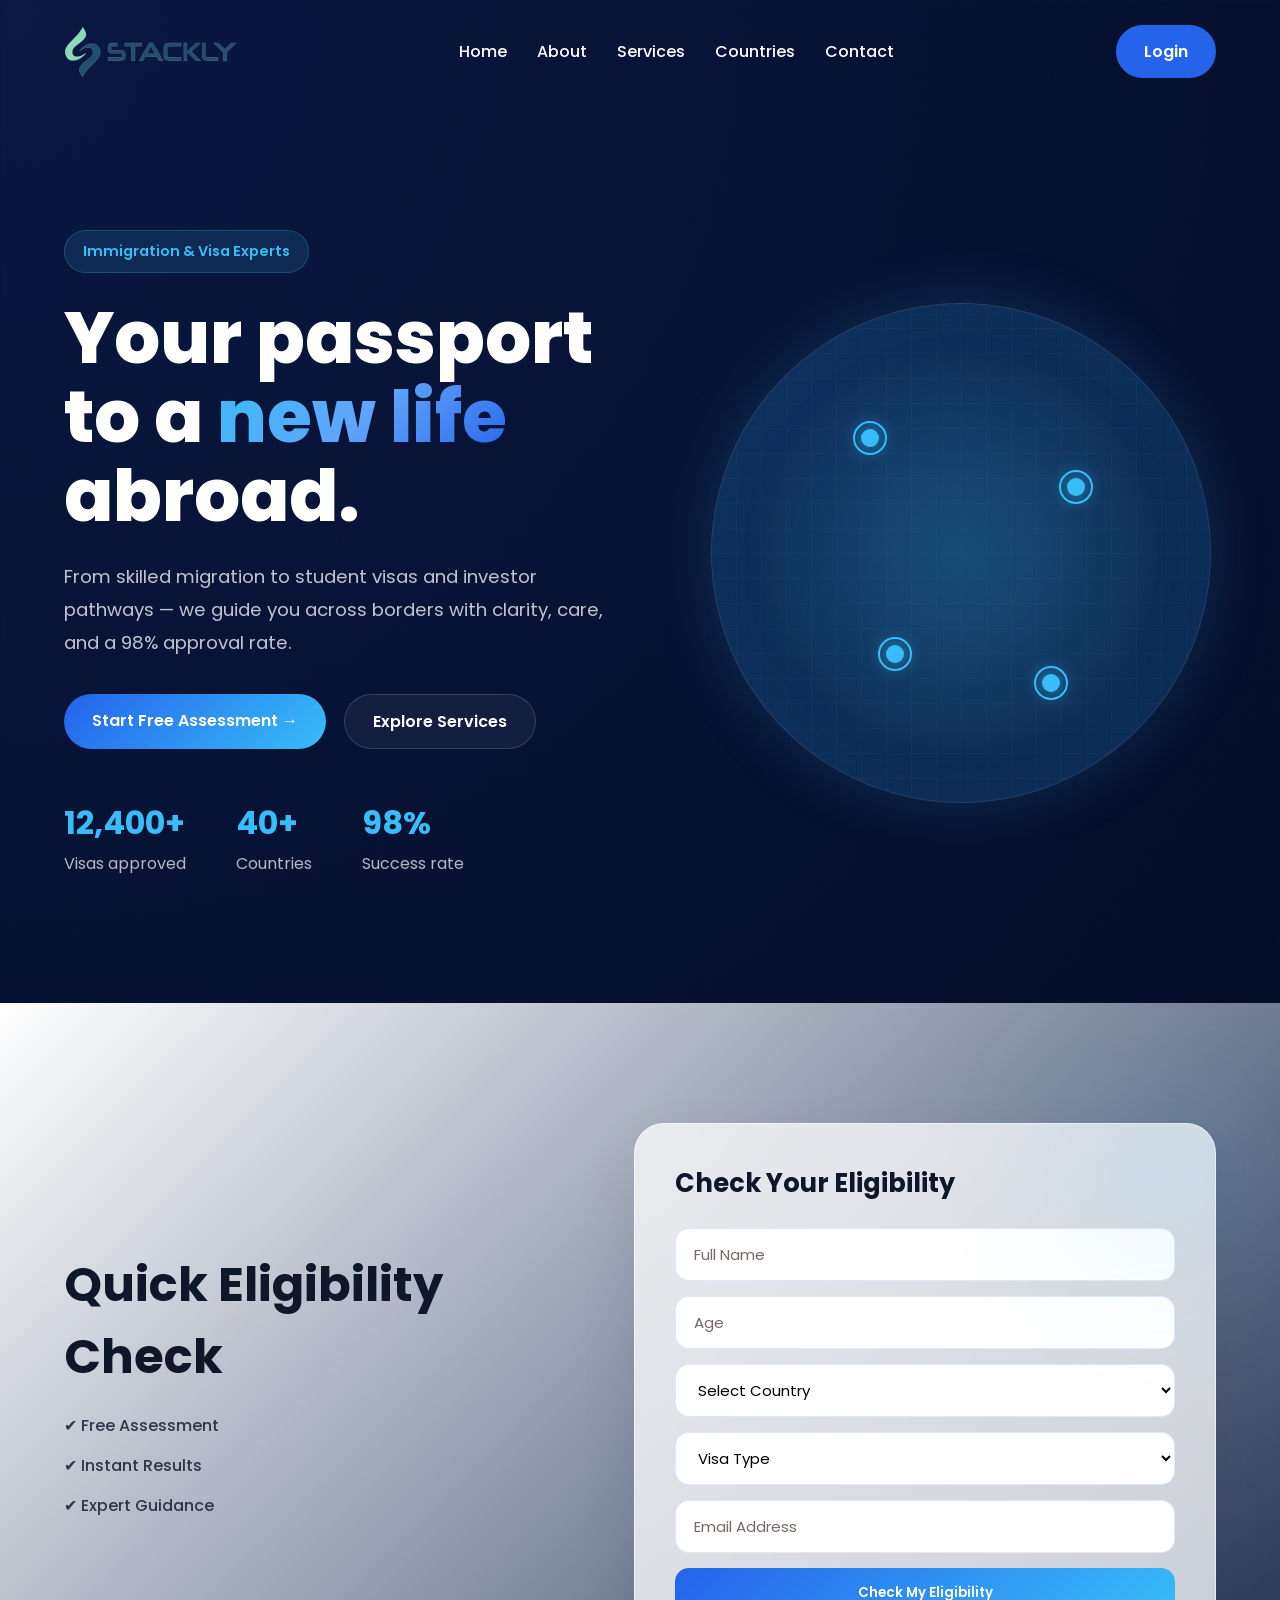
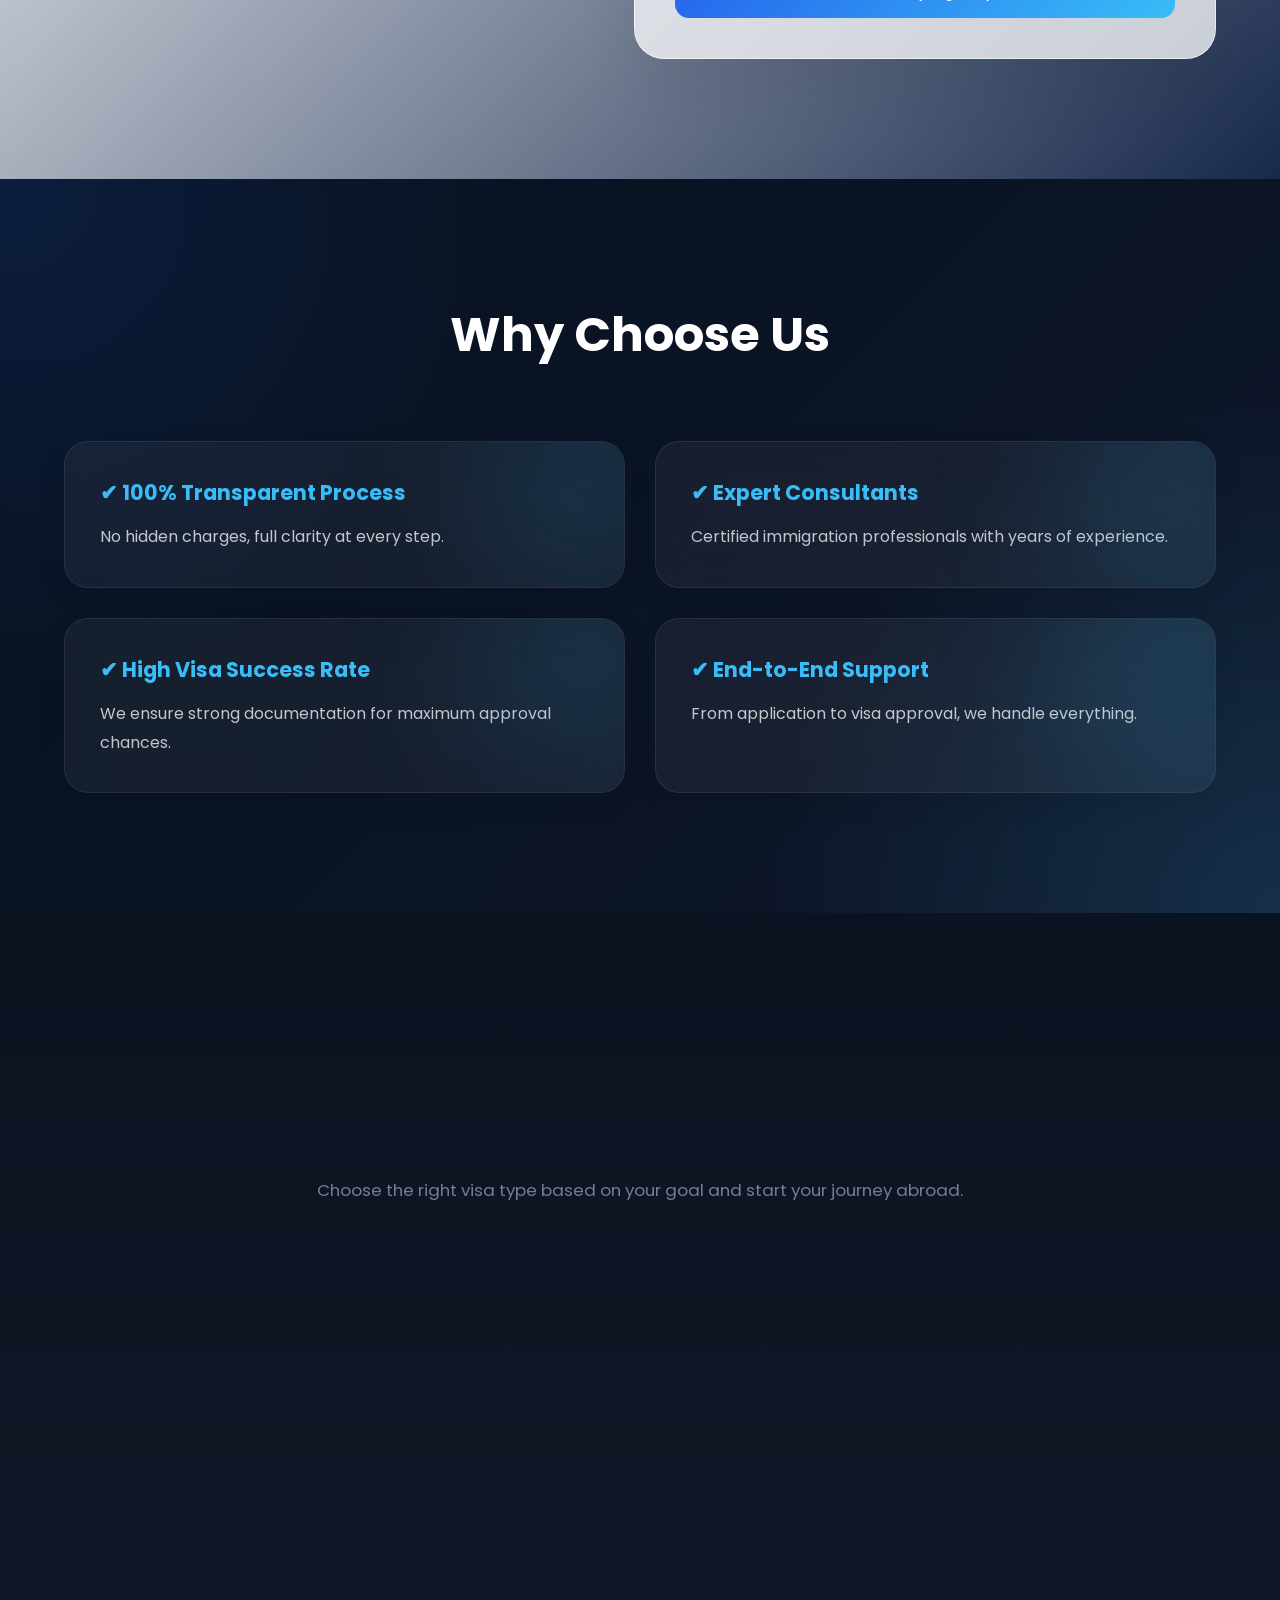
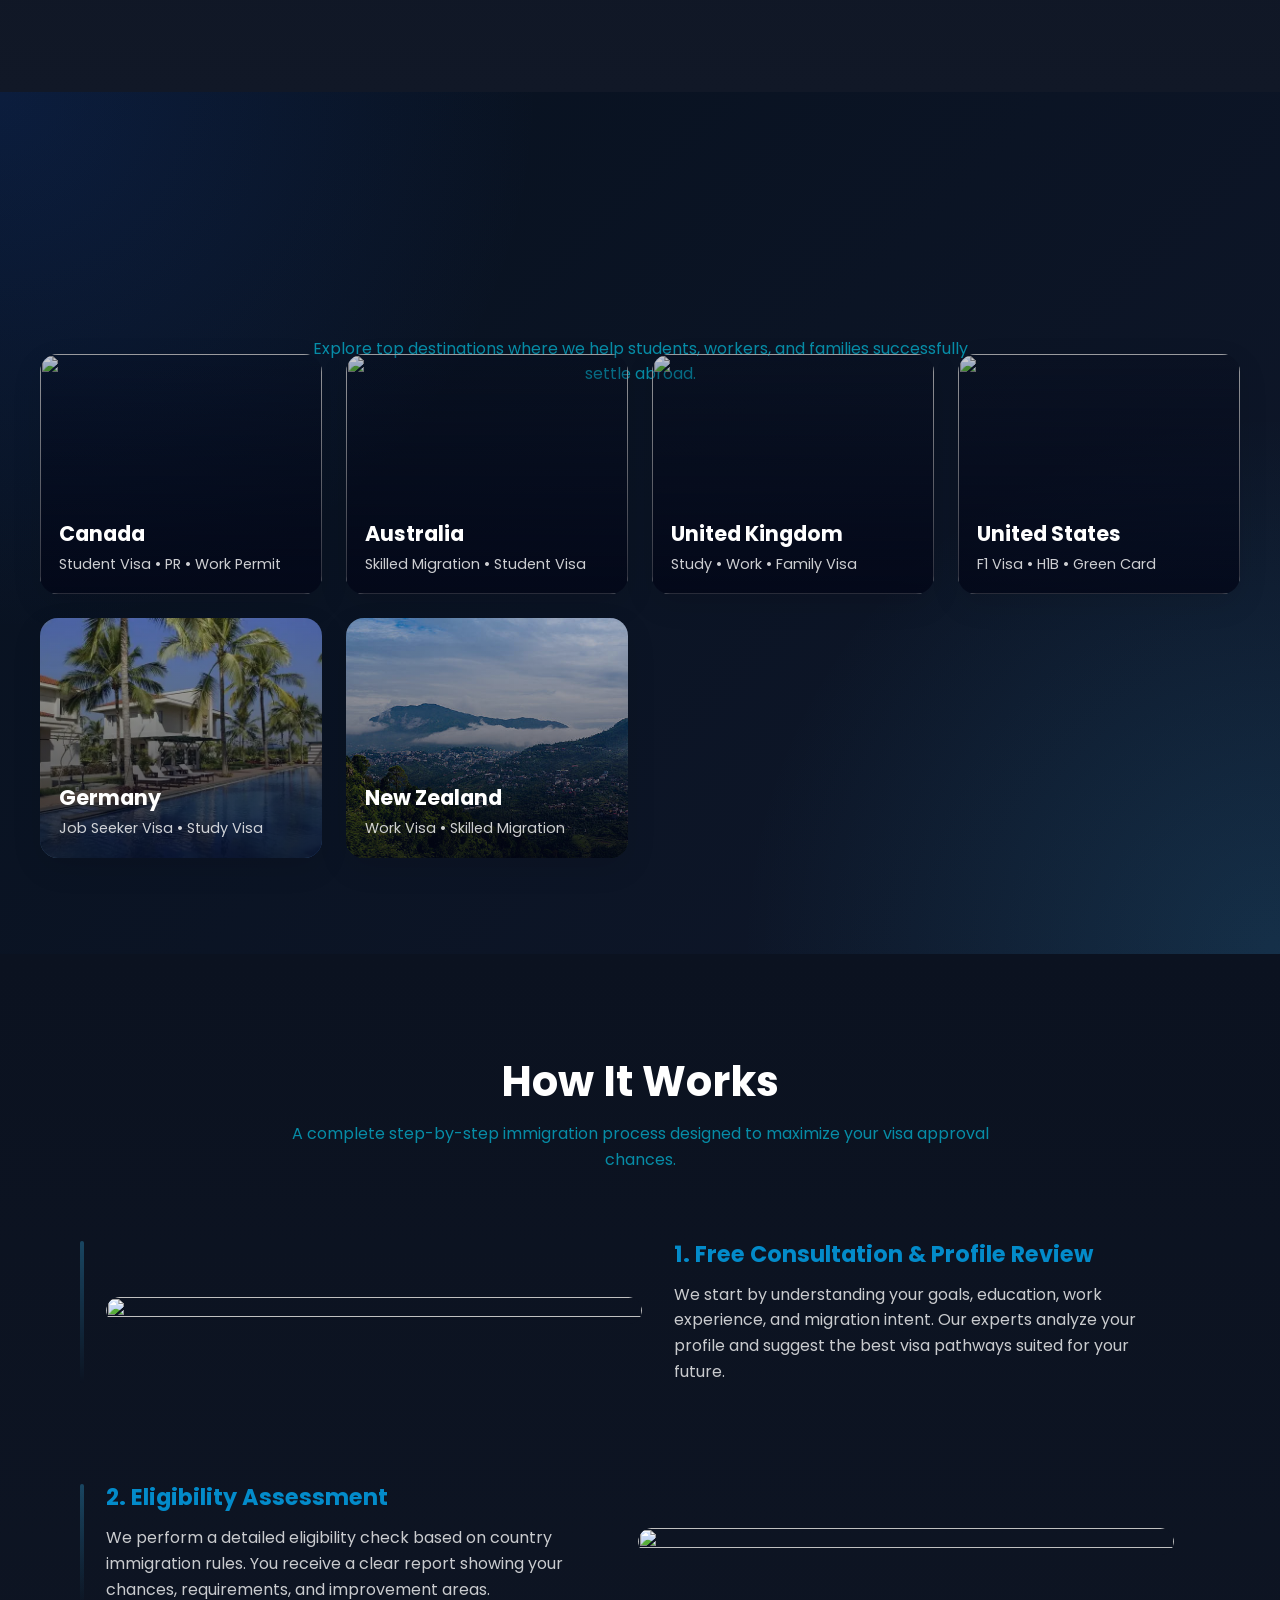
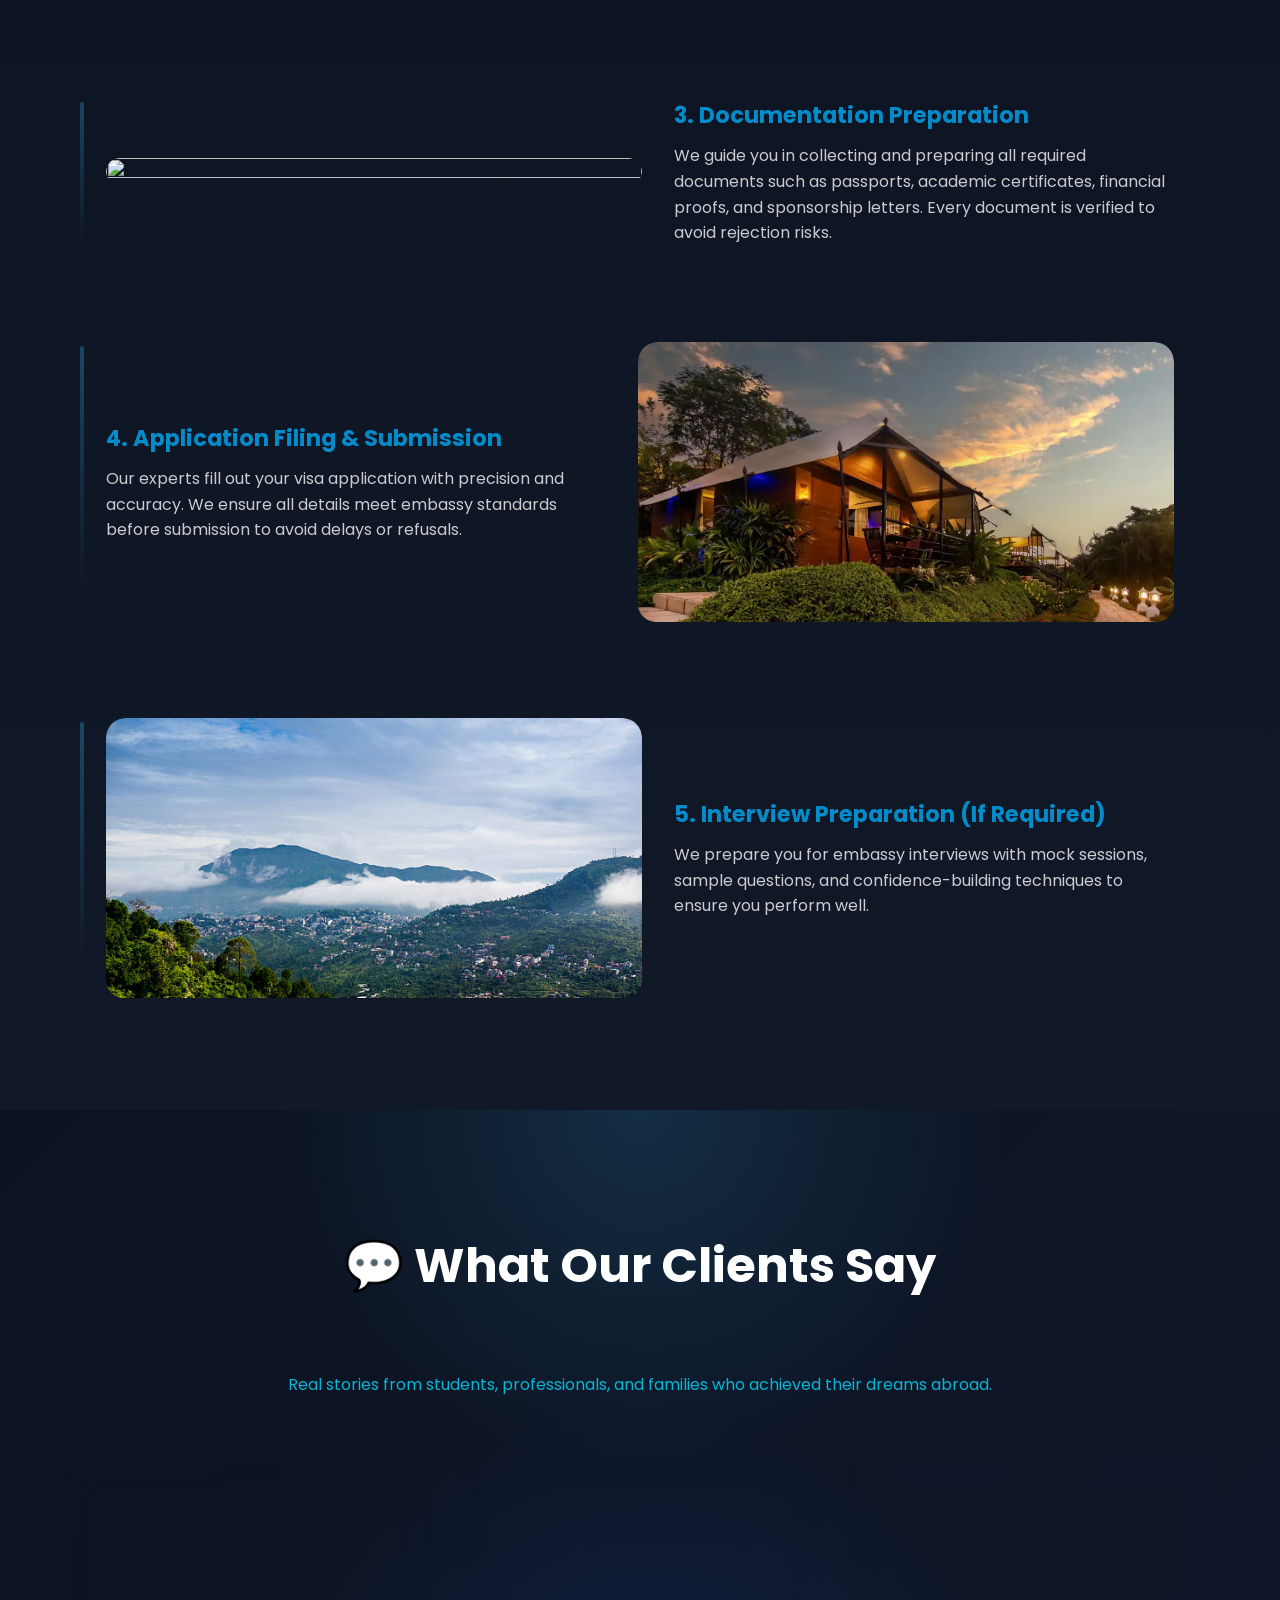
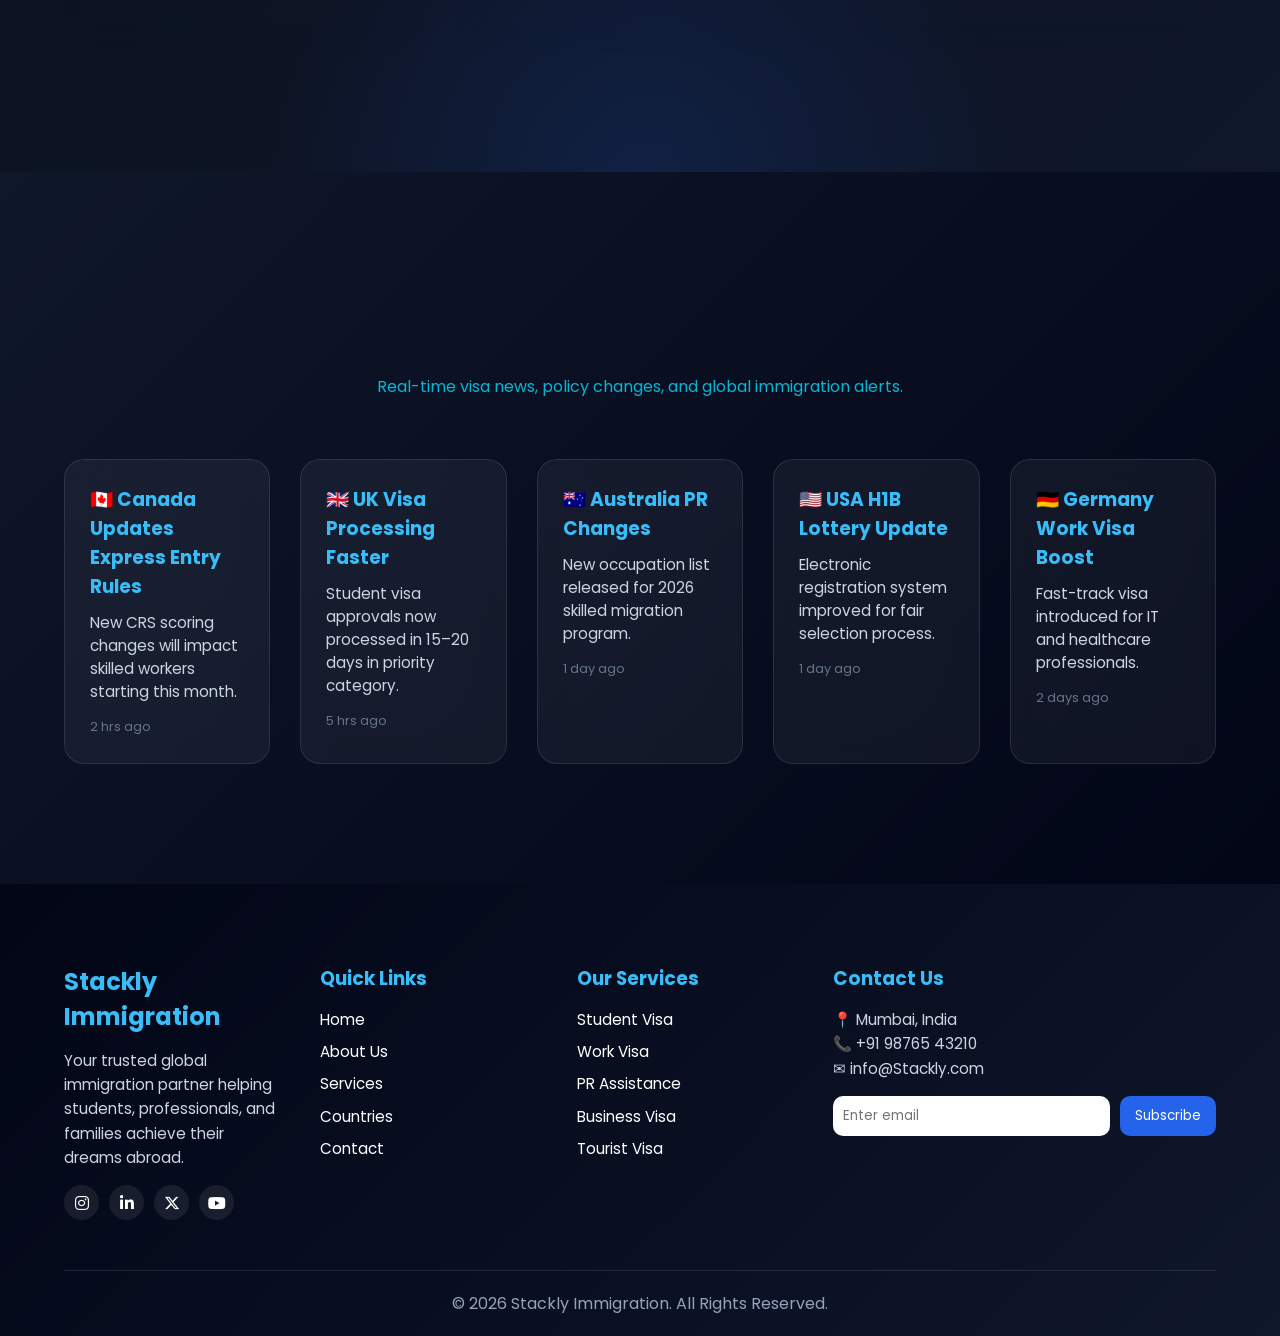
==== commit e269a7ca: "toggle menu" ====
--- a/index.html
+++ b/index.html
@@ -6,45 +6,56 @@
     <title>Stackly Immigration</title>
 
     <link rel="stylesheet" href="css/home.css" />
-    <link rel="stylesheet" href="css/auth.css">
+    <link rel="stylesheet" href="css/auth.css" />
 
     <link
       href="https://fonts.googleapis.com/css2?family=Poppins:wght@300;400;500;600;700;800&display=swap"
       rel="stylesheet"
     />
-    <link rel="stylesheet"
-      href="https://cdnjs.cloudflare.com/ajax/libs/font-awesome/6.5.1/css/all.min.css">
-
+    <link
+      rel="stylesheet"
+      href="https://cdnjs.cloudflare.com/ajax/libs/font-awesome/6.5.1/css/all.min.css"
+    />
   </head>
 
   <body>
-
-    
-
     <nav>
-      <div class="logo">
-          <a href="index.html">
-              <img src="images/logo-stackly (1).webp" alt="Stackly Logo">
-          </a>
+      <div class="logo-lg">
+        <a href="index.html">
+          <img src="images/logo-stackly (1).webp" alt="Stackly Logo" />
+        </a>
       </div>
 
       <ul class="nav-links">
-        <li><a href="index.html" class="active">Home</a></li>
-        <li><a href="about.html" >About</a></li>
-        <li><a href="service.html" >Services</a></li>
-        <li><a href="countries.html" >Countries</a></li>
-        <li><a href="contact.html" >Contact</a></li>
+        <div class="mobile-menu-logo">
+          <img src="images/logo-stackly (1).webp" alt="Stackly Logo" />
+        </div>
+
+        <li><a href="index.html">Home</a></li>
+        <li><a href="about.html">About</a></li>
+        <li><a href="service.html">Services</a></li>
+        <li><a href="countries.html">Countries</a></li>
+        <li><a href="contact.html">Contact</a></li>
+
+        <div class="mobile-contact">
+          <h4>Contact Info</h4>
+          <p>📞 +91 98765 43210</p>
+          <p>✉ info@stackly.com</p>
+          <p>📍 Chennai, India</p>
+        </div>
       </ul>
 
-      <a  class="btn" onclick="openPopup()">Login</a>
+      <a class="btn" onclick="openPopup()"> Login </a>
+
+      <a class="mobile-login-btn" onclick="openPopup()"> Login </a>
 
       <div class="menu-btn">☰</div>
     </nav>
-<!-- hero -->
+
+    <!-- hero -->
     <section class="container home-hero">
-
-        <!-- ANIMATED FLIGHT PATH -->
-    <!-- <svg class="flight-path" viewBox="0 0 1000 400">
+      <!-- ANIMATED FLIGHT PATH -->
+      <!-- <svg class="flight-path" viewBox="0 0 1000 400">
         <path id="route"
             d="M50,300 C200,50 400,50 600,250 C750,400 850,150 950,100"
             fill="none" />
@@ -62,648 +73,658 @@
         </text>
     </svg> -->
 
-    <div>
-      <span class="eyebrow hero-anim from-left">Immigration & Visa Experts</span>
-      <h1 class="hero-anim from-bottom">Your passport to a <span>new life</span> abroad.</h1>
-      <p class="lead hero-anim from-right">From skilled migration to student visas and investor pathways — we guide you across borders with clarity, care, and a 98% approval rate.</p>
-      <div class="hero-cta hero-anim from-bottom">
-        <a href="error.html" class="btn btn-primary" >Start Free Assessment →</a>
-        <a href="error.html" class="btn btn-ghost" >Explore Services</a>
-      </div>
-      <div class="hero-stats hero-anim from-left">
-        <div><strong>12,400+</strong><span>Visas approved</span></div>
-        <div><strong>40+</strong><span>Countries</span></div>
-        <div><strong>98%</strong><span>Success rate</span></div>
-      </div>
-    </div>
-    <div class="globe-card hero-anim from-right">
-      <div class="pin p1"></div><div class="pin p2"></div><div class="pin p3"></div><div class="pin p4"></div>
-    </div>
-  </section>
-
-  
-
-
-
-<!-- ELIGIBILITY CHECK -->
-<section class="eligibility">
-
-    <div class="elig-container">
-
+      <div>
+        <span class="eyebrow hero-anim from-left"
+          >Immigration & Visa Experts</span
+        >
+        <h1 class="hero-anim from-bottom">
+          Your passport to a <span>new life</span> abroad.
+        </h1>
+        <p class="lead hero-anim from-right">
+          From skilled migration to student visas and investor pathways — we
+          guide you across borders with clarity, care, and a 98% approval rate.
+        </p>
+        <div class="hero-cta hero-anim from-bottom">
+          <a href="error.html" class="btn btn-primary"
+            >Start Free Assessment →</a
+          >
+          <a href="error.html" class="btn btn-ghost">Explore Services</a>
+        </div>
+        <div class="hero-stats hero-anim from-left">
+          <div><strong>12,400+</strong><span>Visas approved</span></div>
+          <div><strong>40+</strong><span>Countries</span></div>
+          <div><strong>98%</strong><span>Success rate</span></div>
+        </div>
+      </div>
+      <div class="globe-card hero-anim from-right">
+        <div class="pin p1"></div>
+        <div class="pin p2"></div>
+        <div class="pin p3"></div>
+        <div class="pin p4"></div>
+      </div>
+    </section>
+
+    <!-- ELIGIBILITY CHECK -->
+    <section class="eligibility">
+      <div class="elig-container">
         <!-- LEFT TEXT (from left) -->
         <div class="elig-text reveal-left">
-            <h2 class="elig-text reveal left">Quick Eligibility Check</h2>
-            <!-- <p class="sub">
+          <h2 class="elig-text reveal left">Quick Eligibility Check</h2>
+          <!-- <p class="sub">
                 Find your visa eligibility in just a few seconds.
                 Fast, accurate and expert-backed results.
             </p> -->
 
-            <ul>
-                <li>✔ Free Assessment</li>
-                <li>✔ Instant Results</li>
-                <li>✔ Expert Guidance</li>
-            </ul>
+          <ul>
+            <li>✔ Free Assessment</li>
+            <li>✔ Instant Results</li>
+            <li>✔ Expert Guidance</li>
+          </ul>
         </div>
 
         <!-- FORM (popup animation) -->
         <div class="elig-form reveal-zoom">
-
-            <h3>Check Your Eligibility</h3>
-
-            <form>
-                <!-- NAME (ONLY LETTERS) -->
-                <input type="text"
-                  placeholder="Full Name"
-                  id="fullName"
-                  required
-                  oninput="this.value = this.value.replace(/[^a-zA-Z\s]/g,'')"
-                >
-                <input type="number" placeholder="Age" required>
-
-                <select required>
-                    <option value="">Select Country</option>
-                    <option>Canada</option>
-                    <option>Australia</option>
-                    <option>UK</option>
-                    <option>USA</option>
-                    <option>Germany</option>
-                </select>
-
-                <select required>
-                    <option value="">Visa Type</option>
-                    <option>Student Visa</option>
-                    <option>Work Visa</option>
-                    <option>Tourist Visa</option>
-                    <option>PR Visa</option>
-                </select>
-
-                <input type="email" placeholder="Email Address" required>
-
-                <button type="submit" onclick="window.location.href='error.html'">Check My Eligibility</button>
-            </form>
-
-        </div>
-
-    </div>
-
-</section>
-
-<!-- WHY CHOOSE US -->
-<section class="why">
-
-    <h2 class="section-title reveal-up">
-        Why Choose Us
-    </h2>
-
-    <div class="why-container">
-
+          <h3>Check Your Eligibility</h3>
+
+          <form>
+            <!-- NAME (ONLY LETTERS) -->
+            <input
+              type="text"
+              placeholder="Full Name"
+              id="fullName"
+              required
+              oninput="this.value = this.value.replace(/[^a-zA-Z\s]/g, '')"
+            />
+            <input type="number" placeholder="Age" required />
+
+            <select required>
+              <option value="">Select Country</option>
+              <option>Canada</option>
+              <option>Australia</option>
+              <option>UK</option>
+              <option>USA</option>
+              <option>Germany</option>
+            </select>
+
+            <select required>
+              <option value="">Visa Type</option>
+              <option>Student Visa</option>
+              <option>Work Visa</option>
+              <option>Tourist Visa</option>
+              <option>PR Visa</option>
+            </select>
+
+            <input type="email" placeholder="Email Address" required />
+
+            <button type="submit" onclick="window.location.href = 'error.html'">
+              Check My Eligibility
+            </button>
+          </form>
+        </div>
+      </div>
+    </section>
+
+    <!-- WHY CHOOSE US -->
+    <section class="why">
+      <h2 class="section-title reveal-up">Why Choose Us</h2>
+
+      <div class="why-container">
         <div class="why-card reveal-left">
-            <h3>✔ 100% Transparent Process</h3>
-            <p>No hidden charges, full clarity at every step.</p>
+          <h3>✔ 100% Transparent Process</h3>
+          <p>No hidden charges, full clarity at every step.</p>
         </div>
 
         <div class="why-card reveal-right">
-            <h3>✔ Expert Consultants</h3>
-            <p>Certified immigration professionals with years of experience.</p>
+          <h3>✔ Expert Consultants</h3>
+          <p>Certified immigration professionals with years of experience.</p>
         </div>
 
         <div class="why-card reveal-left">
-            <h3>✔ High Visa Success Rate</h3>
-            <p>We ensure strong documentation for maximum approval chances.</p>
+          <h3>✔ High Visa Success Rate</h3>
+          <p>We ensure strong documentation for maximum approval chances.</p>
         </div>
 
         <div class="why-card reveal-zoom">
-            <h3>✔ End-to-End Support</h3>
-            <p>From application to visa approval, we handle everything.</p>
-        </div>
-
-    </div>
-
-</section>
-
-<!-- VISTA CATEGORIZE SECTION -->
-<section class="visa">
-
-    <h2 class="visa-title reveal-up">Visa Categories</h2>
-    <p class="visa-subtitle sub reveal-up">
-        Choose the right visa type based on your goal and start your journey abroad.
-    </p>
-
-    <div class="visa-grid">
-
+          <h3>✔ End-to-End Support</h3>
+          <p>From application to visa approval, we handle everything.</p>
+        </div>
+      </div>
+    </section>
+
+    <!-- VISTA CATEGORIZE SECTION -->
+    <section class="visa">
+      <h2 class="visa-title reveal-up">Visa Categories</h2>
+      <p class="visa-subtitle sub reveal-up">
+        Choose the right visa type based on your goal and start your journey
+        abroad.
+      </p>
+
+      <div class="visa-grid">
         <div class="visa-card reveal-left">
-            <h3>🎓 Student Visa</h3>
-            <p>Study in top universities with complete admission and visa support.</p>
+          <h3>🎓 Student Visa</h3>
+          <p>
+            Study in top universities with complete admission and visa support.
+          </p>
         </div>
 
         <div class="visa-card reveal-right">
-            <h3>💼 Work Visa</h3>
-            <p>Find international job opportunities and get work permits easily.</p>
+          <h3>💼 Work Visa</h3>
+          <p>
+            Find international job opportunities and get work permits easily.
+          </p>
         </div>
 
         <div class="visa-card reveal-up">
-            <h3>✈ Tourist Visa</h3>
-            <p>Travel freely for holidays, business trips, or family visits.</p>
+          <h3>✈ Tourist Visa</h3>
+          <p>Travel freely for holidays, business trips, or family visits.</p>
         </div>
 
         <div class="visa-card reveal-zoom">
-            <h3>🏠 Permanent Residency</h3>
-            <p>Settle abroad permanently with expert PR application guidance.</p>
+          <h3>🏠 Permanent Residency</h3>
+          <p>Settle abroad permanently with expert PR application guidance.</p>
         </div>
 
         <div class="visa-card reveal-left">
-            <h3>📊 Business Visa</h3>
-            <p>Expand your business globally with investor & entrepreneur visas.</p>
+          <h3>📊 Business Visa</h3>
+          <p>
+            Expand your business globally with investor & entrepreneur visas.
+          </p>
         </div>
 
         <div class="visa-card reveal-right">
-            <h3>❤️ Family Visa</h3>
-            <p>Reunite with your family abroad through sponsorship programs.</p>
-        </div>
-
-    </div>
-
-</section>
-
-<!-- COUNTRIES -->
-<section class="countries">
-
-    <h2 class="countries-title reveal-up">Countries We Serve 🌍</h2>
-    <p class="countries-subtitle sub reveal-up">
-        Explore top destinations where we help students, workers, and families successfully settle abroad.
-    </p>
-
-    <div class="country-grid">
-
+          <h3>❤️ Family Visa</h3>
+          <p>Reunite with your family abroad through sponsorship programs.</p>
+        </div>
+      </div>
+    </section>
+
+    <!-- COUNTRIES -->
+    <section class="countries">
+      <h2 class="countries-title reveal-up">Countries We Serve 🌍</h2>
+      <p class="countries-subtitle sub reveal-up">
+        Explore top destinations where we help students, workers, and families
+        successfully settle abroad.
+      </p>
+
+      <div class="country-grid">
         <!-- CANADA -->
         <div class="country-card reveal-left">
-            <img src="images/place-1.webp">
-            <div class="overlay">
-                <h3>Canada</h3>
-                <p>Student Visa • PR • Work Permit</p>
-            </div>
+          <img src="images/place-1.webp" />
+          <div class="overlay">
+            <h3>Canada</h3>
+            <p>Student Visa • PR • Work Permit</p>
+          </div>
         </div>
 
         <!-- AUSTRALIA -->
         <div class="country-card reveal-right">
-            <img src="images/place-2.webp">
-            <div class="overlay">
-                <h3>Australia</h3>
-                <p>Skilled Migration • Student Visa</p>
-            </div>
+          <img src="images/place-2.webp" />
+          <div class="overlay">
+            <h3>Australia</h3>
+            <p>Skilled Migration • Student Visa</p>
+          </div>
         </div>
 
         <!-- UK -->
         <div class="country-card reveal-up">
-            <img src="images/place-3.webp">
-            <div class="overlay">
-                <h3>United Kingdom</h3>
-                <p>Study • Work • Family Visa</p>
-            </div>
+          <img src="images/place-3.webp" />
+          <div class="overlay">
+            <h3>United Kingdom</h3>
+            <p>Study • Work • Family Visa</p>
+          </div>
         </div>
 
         <!-- USA -->
         <div class="country-card reveal-zoom">
-            <img src="images/place4.webp">
-            <div class="overlay">
-                <h3>United States</h3>
-                <p>F1 Visa • H1B • Green Card</p>
-            </div>
+          <img src="images/place4.webp" />
+          <div class="overlay">
+            <h3>United States</h3>
+            <p>F1 Visa • H1B • Green Card</p>
+          </div>
         </div>
 
         <!-- GERMANY -->
         <div class="country-card reveal-left">
-            <img src="images/place5.webp">
-            <div class="overlay">
-                <h3>Germany</h3>
-                <p>Job Seeker Visa • Study Visa</p>
-            </div>
+          <img src="images/place5.webp" />
+          <div class="overlay">
+            <h3>Germany</h3>
+            <p>Job Seeker Visa • Study Visa</p>
+          </div>
         </div>
 
         <!-- NEW ZEALAND -->
         <div class="country-card reveal-right">
-            <img src="images/place7.jpg">
-            <div class="overlay">
-                <h3>New Zealand</h3>
-                <p>Work Visa • Skilled Migration</p>
-            </div>
-        </div>
-
-    </div>
-
-</section>
-
-<!-- HOW IT WORKS -->
-<section class="how">
-
-    <h2 class="how-title reveal-up">How It Works</h2>
-    <p class="how-subtitle sub reveal-up">
-        A complete step-by-step immigration process designed to maximize your visa approval chances.
-    </p>
-
-    <div class="how-container">
-
+          <img src="images/place7.jpg" />
+          <div class="overlay">
+            <h3>New Zealand</h3>
+            <p>Work Visa • Skilled Migration</p>
+          </div>
+        </div>
+      </div>
+    </section>
+
+    <!-- HOW IT WORKS -->
+    <section class="how">
+      <h2 class="how-title reveal-up">How It Works</h2>
+      <p class="how-subtitle sub reveal-up">
+        A complete step-by-step immigration process designed to maximize your
+        visa approval chances.
+      </p>
+
+      <div class="how-container">
         <!-- STEP 1 -->
         <div class="how-step reveal-left">
-            <div class="how-img">
-                <img src="images/hill2.webp">
-            </div>
-
-            <div class="how-text">
-                <h3>1. Free Consultation & Profile Review</h3>
-                <p>
-                    We start by understanding your goals, education, work experience, and migration intent.
-                    Our experts analyze your profile and suggest the best visa pathways suited for your future.
-                </p>
-            </div>
+          <div class="how-img">
+            <img src="images/hill2.webp" />
+          </div>
+
+          <div class="how-text">
+            <h3>1. Free Consultation & Profile Review</h3>
+            <p>
+              We start by understanding your goals, education, work experience,
+              and migration intent. Our experts analyze your profile and suggest
+              the best visa pathways suited for your future.
+            </p>
+          </div>
         </div>
 
         <!-- STEP 2 -->
         <div class="how-step reveal-right">
-            <div class="how-text">
-                <h3>2. Eligibility Assessment</h3>
-                <p>
-                    We perform a detailed eligibility check based on country immigration rules.
-                    You receive a clear report showing your chances, requirements, and improvement areas.
-                </p>
-            </div>
-
-            <div class="how-img">
-                <img src="images/place-2.webp">
-            </div>
+          <div class="how-text">
+            <h3>2. Eligibility Assessment</h3>
+            <p>
+              We perform a detailed eligibility check based on country
+              immigration rules. You receive a clear report showing your
+              chances, requirements, and improvement areas.
+            </p>
+          </div>
+
+          <div class="how-img">
+            <img src="images/place-2.webp" />
+          </div>
         </div>
 
         <!-- STEP 3 -->
         <div class="how-step reveal-left">
-            <div class="how-img">
-                <img src="images/hill4.webp">
-            </div>
-
-            <div class="how-text">
-                <h3>3. Documentation Preparation</h3>
-                <p>
-                    We guide you in collecting and preparing all required documents such as passports,
-                    academic certificates, financial proofs, and sponsorship letters.
-                    Every document is verified to avoid rejection risks.
-                </p>
-            </div>
+          <div class="how-img">
+            <img src="images/hill4.webp" />
+          </div>
+
+          <div class="how-text">
+            <h3>3. Documentation Preparation</h3>
+            <p>
+              We guide you in collecting and preparing all required documents
+              such as passports, academic certificates, financial proofs, and
+              sponsorship letters. Every document is verified to avoid rejection
+              risks.
+            </p>
+          </div>
         </div>
 
         <!-- STEP 4 -->
         <div class="how-step reveal-right">
-            <div class="how-text">
-                <h3>4. Application Filing & Submission</h3>
-                <p>
-                    Our experts fill out your visa application with precision and accuracy.
-                    We ensure all details meet embassy standards before submission to avoid delays or refusals.
-                </p>
-            </div>
-
-            <div class="how-img">
-                <img src="images/img7 (1).webp">
-            </div>
+          <div class="how-text">
+            <h3>4. Application Filing & Submission</h3>
+            <p>
+              Our experts fill out your visa application with precision and
+              accuracy. We ensure all details meet embassy standards before
+              submission to avoid delays or refusals.
+            </p>
+          </div>
+
+          <div class="how-img">
+            <img src="images/img7 (1).webp" />
+          </div>
         </div>
 
         <!-- STEP 5 -->
         <div class="how-step reveal-left">
-            <div class="how-img">
-                <img src="images/place7.jpg">
+          <div class="how-img">
+            <img src="images/place7.jpg" />
+          </div>
+
+          <div class="how-text">
+            <h3>5. Interview Preparation (If Required)</h3>
+            <p>
+              We prepare you for embassy interviews with mock sessions, sample
+              questions, and confidence-building techniques to ensure you
+              perform well.
+            </p>
+          </div>
+        </div>
+      </div>
+    </section>
+
+    <!-- TESTIMONIAL -->
+    <section class="testimonials">
+      <h2 class="section-title reveal up">💬 What Our Clients Say</h2>
+      <p class="section-subtitle sub reveal up">
+        Real stories from students, professionals, and families who achieved
+        their dreams abroad.
+      </p>
+
+      <div class="testimonial-container">
+        <!-- CARD 1 -->
+        <div class="testimonial-card reveal left">
+          <div class="quote">❝</div>
+          <p>
+            Stackly helped me get my Canada student visa in just 5 weeks. The
+            process was smooth and fully guided.
+          </p>
+
+          <div class="client">
+            <img src="images/team1.webp" alt="" />
+            <div>
+              <h4>Arjun Kumar</h4>
+              <span>Canada Student Visa</span>
             </div>
-
-            <div class="how-text">
-                <h3>5. Interview Preparation (If Required)</h3>
-                <p>
-                    We prepare you for embassy interviews with mock sessions, sample questions,
-                    and confidence-building techniques to ensure you perform well.
-                </p>
+          </div>
+        </div>
+
+        <!-- CARD 2 -->
+        <div class="testimonial-card reveal up">
+          <div class="quote">❝</div>
+          <p>
+            I got rejected once for Australia visa, but Stackly rebuilt my
+            profile and got approval second time.
+          </p>
+
+          <div class="client">
+            <img src="images/team2.webp" alt="" />
+            <div>
+              <h4>Priya Sharma</h4>
+              <span>Australia Skilled Visa</span>
             </div>
-        </div>
-
-        
-
-    </div>
-
-</section>
-
-<!-- TESTIMONIAL -->
-<section class="testimonials">
-
-  <h2 class="section-title reveal up">💬 What Our Clients Say</h2>
-  <p class="section-subtitle sub reveal up">
-    Real stories from students, professionals, and families who achieved their dreams abroad.
-  </p>
-
-  <div class="testimonial-container">
-
-    <!-- CARD 1 -->
-    <div class="testimonial-card reveal left">
-      <div class="quote">❝</div>
-      <p>
-        Stackly helped me get my Canada student visa in just 5 weeks.
-        The process was smooth and fully guided.
+          </div>
+        </div>
+
+        <!-- CARD 3 -->
+        <div class="testimonial-card reveal right">
+          <div class="quote">❝</div>
+          <p>
+            Best consultancy ever! They handled my UK documents and interview
+            prep perfectly.
+          </p>
+
+          <div class="client">
+            <img src="images/team3.webp" alt="" />
+            <div>
+              <h4>John Miller</h4>
+              <span>UK Work Visa</span>
+            </div>
+          </div>
+        </div>
+      </div>
+    </section>
+
+    <!-- NEWSLETTER -->
+    <section class="news">
+      <h2 class="news-title reveal-up">Latest Immigration Updates</h2>
+      <p class="news-subtitle sub reveal-up">
+        Real-time visa news, policy changes, and global immigration alerts.
       </p>
 
-      <div class="client">
-        <img src="images/team1.webp" alt="">
-        <div>
-          <h4>Arjun Kumar</h4>
-          <span>Canada Student Visa</span>
-        </div>
-      </div>
-    </div>
-
-    <!-- CARD 2 -->
-    <div class="testimonial-card reveal up">
-      <div class="quote">❝</div>
-      <p>
-        I got rejected once for Australia visa, but Stackly rebuilt my profile and got approval second time.
-      </p>
-
-      <div class="client">
-        <img src="images/team2.webp" alt="">
-        <div>
-          <h4>Priya Sharma</h4>
-          <span>Australia Skilled Visa</span>
-        </div>
-      </div>
-    </div>
-
-    <!-- CARD 3 -->
-    <div class="testimonial-card reveal right">
-      <div class="quote">❝</div>
-      <p>
-        Best consultancy ever! They handled my UK documents and interview prep perfectly.
-      </p>
-
-      <div class="client">
-        <img src="images/team3.webp" alt="">
-        <div>
-          <h4>John Miller</h4>
-          <span>UK Work Visa</span>
-        </div>
-      </div>
-    </div>
-
-  </div>
-
-</section>
-
-<!-- NEWSLETTER -->
-<section class="news">
-
-    <h2 class="news-title reveal-up">Latest Immigration Updates</h2>
-    <p class="news-subtitle sub reveal-up">
-        Real-time visa news, policy changes, and global immigration alerts.
-    </p>
-
-    <div class="news-wrapper">
-
+      <div class="news-wrapper">
         <div class="news-track" id="newsTrack">
-
-            <div class="news-card reveal-left">
-                <h3>🇨🇦 Canada Updates Express Entry Rules</h3>
-                <p>New CRS scoring changes will impact skilled workers starting this month.</p>
-                <span>2 hrs ago</span>
-            </div>
-
-            <div class="news-card reveal-up">
-                <h3>🇬🇧 UK Visa Processing Faster</h3>
-                <p>Student visa approvals now processed in 15–20 days in priority category.</p>
-                <span>5 hrs ago</span>
-            </div>
-
-            <div class="news-card reveal-right">
-                <h3>🇦🇺 Australia PR Changes</h3>
-                <p>New occupation list released for 2026 skilled migration program.</p>
-                <span>1 day ago</span>
-            </div>
-
-            <div class="news-card reveal-zoom">
-                <h3>🇺🇸 USA H1B Lottery Update</h3>
-                <p>Electronic registration system improved for fair selection process.</p>
-                <span>1 day ago</span>
-            </div>
-
-            <div class="news-card reveal-left">
-                <h3>🇩🇪 Germany Work Visa Boost</h3>
-                <p>Fast-track visa introduced for IT and healthcare professionals.</p>
-                <span>2 days ago</span>
-            </div>
-
-        </div>
-
-    </div>
-
-</section>
-
-<footer class="footer">
-
-    <div class="footer-container">
-
+          <div class="news-card reveal-left">
+            <h3>🇨🇦 Canada Updates Express Entry Rules</h3>
+            <p>
+              New CRS scoring changes will impact skilled workers starting this
+              month.
+            </p>
+            <span>2 hrs ago</span>
+          </div>
+
+          <div class="news-card reveal-up">
+            <h3>🇬🇧 UK Visa Processing Faster</h3>
+            <p>
+              Student visa approvals now processed in 15–20 days in priority
+              category.
+            </p>
+            <span>5 hrs ago</span>
+          </div>
+
+          <div class="news-card reveal-right">
+            <h3>🇦🇺 Australia PR Changes</h3>
+            <p>
+              New occupation list released for 2026 skilled migration program.
+            </p>
+            <span>1 day ago</span>
+          </div>
+
+          <div class="news-card reveal-zoom">
+            <h3>🇺🇸 USA H1B Lottery Update</h3>
+            <p>
+              Electronic registration system improved for fair selection
+              process.
+            </p>
+            <span>1 day ago</span>
+          </div>
+
+          <div class="news-card reveal-left">
+            <h3>🇩🇪 Germany Work Visa Boost</h3>
+            <p>
+              Fast-track visa introduced for IT and healthcare professionals.
+            </p>
+            <span>2 days ago</span>
+          </div>
+        </div>
+      </div>
+    </section>
+
+    <footer class="footer">
+      <div class="footer-container">
         <!-- BRAND INFO -->
         <div class="footer-box reveal left">
-            <h2 onclick="window.location.href='index.html'">Stackly Immigration</h2>
-            <p>
-                Your trusted global immigration partner helping students,
-                professionals, and families achieve their dreams abroad.
-            </p>
-
-            <div class="socials">
-                <a onclick="window.location.href='error.html'"> <i class="fa-brands fa-instagram"></i> </a>
-                <a onclick="window.location.href='error.html'"> <i class="fa-brands fa-linkedin-in"></i> </a>
-                <a onclick="window.location.href='error.html'"> <i class="fa-brands fa-x-twitter"></i> </a>
-                <a onclick="window.location.href='error.html'"> <i class="fa-brands fa-youtube"></i> </a>
-            </div>
+          <h2 onclick="window.location.href = 'index.html'">
+            Stackly Immigration
+          </h2>
+          <p>
+            Your trusted global immigration partner helping students,
+            professionals, and families achieve their dreams abroad.
+          </p>
+
+          <div class="socials">
+            <a onclick="window.location.href = 'error.html'">
+              <i class="fa-brands fa-instagram"></i>
+            </a>
+            <a onclick="window.location.href = 'error.html'">
+              <i class="fa-brands fa-linkedin-in"></i>
+            </a>
+            <a onclick="window.location.href = 'error.html'">
+              <i class="fa-brands fa-x-twitter"></i>
+            </a>
+            <a onclick="window.location.href = 'error.html'">
+              <i class="fa-brands fa-youtube"></i>
+            </a>
+          </div>
         </div>
 
         <!-- QUICK LINKS -->
         <div class="footer-box reveal up">
-            <h3>Quick Links</h3>
-            <ul>
-                <li><a href="index.html">Home</a></li>
-                <li><a href="about.html">About Us</a></li>
-                <li><a href="service.html">Services</a></li>
-                <li><a href="countries.html">Countries</a></li>
-                <li><a href="contact.html">Contact</a></li>
-            </ul>
+          <h3>Quick Links</h3>
+          <ul>
+            <li><a href="index.html">Home</a></li>
+            <li><a href="about.html">About Us</a></li>
+            <li><a href="service.html">Services</a></li>
+            <li><a href="countries.html">Countries</a></li>
+            <li><a href="contact.html">Contact</a></li>
+          </ul>
         </div>
 
         <!-- SERVICES -->
         <div class="footer-box reveal right">
-            <h3>Our Services</h3>
-            <ul>
-                <li> <a href="error.html">Student Visa</a></li>
-                <li><a href="error.html">Work Visa</a></li>
-                <li><a href="error.html">PR Assistance</a></li>
-                <li><a href="error.html">Business Visa</a></li>
-                <li><a href="error.html">Tourist Visa</a></li>
-            </ul>
+          <h3>Our Services</h3>
+          <ul>
+            <li><a href="error.html">Student Visa</a></li>
+            <li><a href="error.html">Work Visa</a></li>
+            <li><a href="error.html">PR Assistance</a></li>
+            <li><a href="error.html">Business Visa</a></li>
+            <li><a href="error.html">Tourist Visa</a></li>
+          </ul>
         </div>
 
         <!-- CONTACT + NEWSLETTER -->
         <div class="footer-box reveal zoom">
-            <h3>Contact Us</h3>
-
-            <p>📍 Mumbai, India</p>
-            <p>📞 +91 98765 43210</p>
-            <p>✉ info@Stackly.com</p>
-
-            <div class="newsletter">
-                <input type="email" placeholder="Enter email">
-                <button onclick="window.location.href='error.html'">Subscribe</button>
+          <h3>Contact Us</h3>
+
+          <p>📍 Mumbai, India</p>
+          <p>📞 +91 98765 43210</p>
+          <p>✉ info@Stackly.com</p>
+
+          <div class="newsletter">
+            <input type="email" placeholder="Enter email" />
+            <button onclick="window.location.href = 'error.html'">
+              Subscribe
+            </button>
+          </div>
+        </div>
+      </div>
+
+      <!-- BOTTOM BAR -->
+      <div class="footer-bottom reveal up">
+        <p>© 2026 Stackly Immigration. All Rights Reserved.</p>
+      </div>
+    </footer>
+
+    <!-- ================= AUTH POPUP ================= -->
+
+    <div id="popupOverlay" class="popup-overlay">
+      <div class="popup-container">
+        <!-- CLOSE BUTTON -->
+        <span class="popup-close" onclick="closePopup()"> &times; </span>
+
+        <!-- RIGHT SIDE -->
+        <div class="popup-right">
+          <!-- LOGIN -->
+          <div id="loginForm" class="popup-login-box">
+            <h2>Login</h2>
+
+            <span> Access your account </span>
+
+            <input id="loginEmail" type="email" placeholder="Enter Email" />
+
+            <div class="password-wrap">
+              <input
+                id="loginPassword"
+                type="password"
+                placeholder="Enter Password"
+              />
+              <span
+                class="eye-btn"
+                onclick="togglePassword('loginPassword', this)"
+              >
+                <i class="fa-solid fa-eye"></i>
+              </span>
             </div>
-        </div>
-
+            <small id="passwordHint" class="hint-text"> </small>
+            <!--  -->
+
+            <div class="login-options">
+              <label class="remember-label">
+                <input type="checkbox" id="rememberMe" />
+                Remember me
+              </label>
+
+              <p class="popup-forgot">
+                <a href="error.htm" onclick="forgotPassword()"
+                  >Forgot Password?</a
+                >
+              </p>
+            </div>
+            <!--  -->
+
+            <select id="loginRole">
+              <option value="user">User</option>
+
+              <option value="admin">Admin</option>
+            </select>
+
+            <button onclick="login()">Login</button>
+
+            <p class="popup-switch">
+              Don't have an account?
+
+              <span onclick="showSignup()"> Signup </span>
+            </p>
+          </div>
+
+          <!-- SIGNUP -->
+          <!-- ================= SIGNUP FORM ================= -->
+          <div id="signupForm" class="popup-signup-box hidden">
+            <h2 class="signup-h2">Create Account</h2>
+            <span>Create your new account</span>
+
+            <!-- ROLE SELECTION (AVATAR STYLE) -->
+            <div class="role-selector">
+              <div
+                id="userRoleCard"
+                class="role-card active"
+                onclick="selectRole('user')"
+              >
+                <div class="avatar">👤</div>
+                <p>User</p>
+              </div>
+
+              <div
+                id="adminRoleCard"
+                class="role-card"
+                onclick="selectRole('admin')"
+              >
+                <div class="avatar">🛡️</div>
+                <p>Admin</p>
+              </div>
+            </div>
+
+            <!-- INPUTS -->
+            <input id="signupName" type="text" placeholder="Enter Name" />
+            <input id="signupEmail" type="email" placeholder="Enter Email" />
+            <div class="password-wrap">
+              <input
+                id="signupPassword"
+                type="password"
+                placeholder="Enter Password"
+              />
+              <span
+                class="eye-btn"
+                onclick="togglePassword('signupPassword', this)"
+                ><i class="fa-solid fa-eye"></i
+              ></span>
+            </div>
+            <div class="password-wrap">
+              <input
+                id="signupConfirmPassword"
+                type="password"
+                placeholder="Confirm Password"
+              />
+              <span
+                class="eye-btn"
+                onclick="togglePassword('signupConfirmPassword', this)"
+                ><i class="fa-solid fa-eye"></i
+              ></span>
+            </div>
+
+            <!-- HIDDEN ROLE -->
+            <select id="signupRole" style="display: none">
+              <option value="user">User</option>
+              <option value="admin">Admin</option>
+            </select>
+
+            <!-- ERROR MESSAGE -->
+            <p id="signupError" class="error-text"></p>
+
+            <!-- BUTTON -->
+            <button onclick="signup()">Create Account</button>
+
+            <!-- SWITCH -->
+            <p class="popup-switch signup-login">
+              Already have an account?
+              <span onclick="showLogin()">Login</span>
+            </p>
+          </div>
+        </div>
+      </div>
     </div>
-
-    <!-- BOTTOM BAR -->
-    <div class="footer-bottom reveal up">
-        <p>© 2026 Stackly Immigration. All Rights Reserved.</p>
-    </div>
-
-</footer>
-
-
-<!-- ================= AUTH POPUP ================= -->
-
-<div id="popupOverlay" class="popup-overlay">
-
-  <div class="popup-container">
-
-    <!-- CLOSE BUTTON -->
-    <span class="popup-close" onclick="closePopup()">
-      &times;
-    </span>
-
-    
-
-    <!-- RIGHT SIDE -->
-    <div class="popup-right">
-
-      <!-- LOGIN -->
-      <div id="loginForm" class="popup-login-box">
-
-        <h2>Login</h2>
-
-        <span>
-          Access your account
-        </span>
-
-        <input
-          id="loginEmail"
-          type="email"
-          placeholder="Enter Email"
-        >
-
-        <div class="password-wrap">
-            <input id="loginPassword" type="password" placeholder="Enter Password">
-            <span class="eye-btn" onclick="togglePassword('loginPassword',this)"> <i class="fa-solid fa-eye"></i> </span>
-        </div>
-        <small id="passwordHint" class="hint-text"> </small>
-        <!--  -->
-
-        <div class="login-options">
-
-          <label class="remember-label">
-            <input type="checkbox" id="rememberMe">
-            Remember me
-          </label>
-
-          <p class="popup-forgot">
-            <a href="error.htm" onclick="forgotPassword()">Forgot Password?</a>
-          </p>
-
-        </div>
-        <!--  -->
-
-        <select id="loginRole">
-
-          <option value="user">
-            User
-          </option>
-
-          <option value="admin">
-            Admin
-          </option>
-
-        </select>
-
-        <button onclick="login()">
-          Login
-        </button>
-
-        <p class="popup-switch">
-
-          Don't have an account?
-
-          <span onclick="showSignup()">
-            Signup
-          </span>
-
-        </p>
-
-      </div>
-
-      <!-- SIGNUP -->
-       <!-- ================= SIGNUP FORM ================= -->
-<div id="signupForm" class="popup-signup-box hidden">
-
-  <h2 class="signup-h2">Create Account</h2>
-  <span>Create your new account</span>
-
-  <!-- ROLE SELECTION (AVATAR STYLE) -->
-  <div class="role-selector">
-
-    <div id="userRoleCard" class="role-card active" onclick="selectRole('user')">
-      <div class="avatar">👤</div>
-      <p>User</p>
-    </div>
-
-    <div id="adminRoleCard" class="role-card" onclick="selectRole('admin')">
-      <div class="avatar">🛡️</div>
-      <p>Admin</p>
-    </div>
-
-  </div>
-
-  <!-- INPUTS -->
-  <input id="signupName" type="text" placeholder="Enter Name">
-  <input id="signupEmail" type="email" placeholder="Enter Email">
-  <div class="password-wrap">
-    <input id="signupPassword" type="password" placeholder="Enter Password">
-    <span class="eye-btn" onclick="togglePassword('signupPassword',this)"><i class="fa-solid fa-eye"></i></span>
-  </div>
-  <div class="password-wrap">
-    <input id="signupConfirmPassword" type="password" placeholder="Confirm Password">
-    <span class="eye-btn" onclick="togglePassword('signupConfirmPassword',this)"><i class="fa-solid fa-eye"></i></span>
-  </div>
-
-  <!-- HIDDEN ROLE -->
-  <select id="signupRole" style="display:none;">
-    <option value="user">User</option>
-    <option value="admin">Admin</option>
-  </select>
-
-  <!-- ERROR MESSAGE -->
-  <p id="signupError" class="error-text"></p>
-
-  <!-- BUTTON -->
-  <button onclick="signup()">Create Account</button>
-
-  <!-- SWITCH -->
-  <p class="popup-switch signup-login">
-    Already have an account?
-    <span onclick="showLogin()">Login</span>
-  </p>
-
-</div>
-
-    </div>
-
-  </div>
-
-</div>
-
 
     <script src="js/auth.js"></script>
     <script src="js/home.js"></script>
--- a/css/home.css
+++ b/css/home.css
@@ -106,7 +106,7 @@
     align-items:center;
 }
 
-.logo img{
+.logo-lg img{
     height:50px;
     width:auto;
     display:block;
@@ -119,6 +119,14 @@
     transform:scale(1.05);
 }
 
+.mobile-contact{
+    display: none;
+}
+
+.mobile-login-btn{
+    display: none;
+}
+
 @media(max-width:900px){
 
 
@@ -138,31 +146,155 @@
 /* ===================================== */
 @media(max-width:900px){
 
-    .nav-links{
+    nav{
+        width:100%;
+        padding:20px;
+    }
+
+    .btn{
         display:none;
-        position:absolute;
-        top:90px;
-        right:20px;
-        width:250px;
-        background:rgba(15,23,42,.98);
-        backdrop-filter:blur(20px);
-        border:1px solid rgba(255,255,255,.1);
-        border-radius:20px;
-        padding:20px;
-        flex-direction:column;
-        gap:15px;
-        z-index:1000;
-    }
-
-    .nav-links.active{
-        display:flex;
     }
 
     .menu-btn{
         display:block;
         font-size:2rem;
         cursor:pointer;
-    }
+        z-index:1001;
+    }
+
+    .nav-links{
+        display:flex;
+        flex-direction:column;
+        gap:18px;
+
+        position:fixed;
+        top:0;
+        right:-100%;
+
+        width:100%;
+        height:100vh;
+
+        background:#0f172a;
+
+        padding:100px 30px 40px;
+
+        transition:.4s ease;
+        z-index:999;
+    }
+
+    .nav-links.active{
+        right:0;
+    }
+
+    .nav-links li{
+        list-style:none;
+    }
+
+    .nav-links a{
+        font-size:1.1rem;
+        display:block;
+        padding:10px 0;
+    }
+
+    /* Contact Section */
+    .mobile-contact{
+        display: block;
+        margin-top:auto;
+        padding-top:25px;
+        border-top:1px solid rgba(255,255,255,.15);
+    }
+
+    .mobile-contact h4{
+        margin-bottom:15px;
+        color:#38bdf8;
+    }
+
+    .mobile-contact p{
+        color:#cbd5e1;
+        margin-bottom:10px;
+        font-size:.95rem;
+    }
+
+    .mobile-login-btn{
+        display:block;
+        text-align:center;
+        margin-top:20px;
+        padding:12px;
+        border-radius:12px;
+        background:#2563eb;
+        color:#fff !important;
+        text-decoration:none;
+        font-weight:600;
+        cursor:pointer;
+    }
+}
+
+@media(max-width:900px){
+
+    .nav-links{
+        display:flex;
+        flex-direction:column;
+        gap:20px;
+
+        position:fixed;
+        top:0;
+        left:-320px;
+
+        width:300px;      /* NOT full width */
+        height:100vh;     /* Full height */
+
+        background:#0f172a;
+        padding:30px 25px 30px;
+
+        transition:.4s ease;
+        z-index:1000;
+
+        border-left:1px solid rgba(255,255,255,.1);
+    }
+
+    .nav-links.active{
+        left:0;
+    }
+
+    .mobile-contact{
+        margin-top:auto;
+        border-top:1px solid rgba(255,255,255,.1);
+        padding-top:20px;
+    }
+
+    .btn{
+        display:none;
+    }
+
+    .menu-btn{
+        display:block;
+        font-size:2rem;
+        cursor:pointer;
+        z-index:1001;
+    }
+}
+
+/* Hidden on desktop */
+.mobile-menu-logo{
+    display:none;
+}
+
+@media(max-width:900px){
+
+    .mobile-menu-logo{
+        display:block;
+        text-align:center;
+        margin-bottom:25px;
+        padding-bottom:20px;
+        border-bottom:1px solid rgba(255,255,255,.1);
+    }
+
+    .mobile-menu-logo img{
+        width:140px;
+        height:auto;
+        object-fit:contain;
+    }
+
 }
 
 /* ============== HERO SECTION =============== */
@@ -178,7 +310,7 @@
 .hero-bg{
     position:absolute;
     inset:0;
-    background:url('https://images.unsplash.com/photo-1529070538774-1843cb3265df?auto=format&fit=crop&w=1600&q=80') center/cover no-repeat;
+    background:url('/images/airplane.webp') center/cover no-repeat;
     transform:scale(1.1);
 }
 
@@ -335,10 +467,7 @@
     padding:100px 5%;
     color:#0f172a;
     background:
-    radial-gradient(circle at top left, rgba(59,130,246,.25), transparent 40%),
-    radial-gradient(circle at top right, rgba(34,211,238,.25), transparent 40%),
-    radial-gradient(circle at bottom left, rgba(99,102,241,.18), transparent 40%),
-    linear-gradient(135deg, #f8fafc, #e0f2fe);
+    linear-gradient(135deg, white, rgba(106, 164, 241, 0.2));
 }
 
 .elig-container{
@@ -443,10 +572,7 @@
 /* ======= ANIMATIONS ======= */
 .eligibility{
     padding:100px 5%;
-    background:
-    radial-gradient(circle at top left, rgba(59,130,246,.25), transparent 40%),
-    radial-gradient(circle at bottom right, rgba(34,211,238,.25), transparent 40%),
-    linear-gradient(135deg, #f8fafc, #e0f2fe);
+    
     color:#0f172a;
 }
 
@@ -670,12 +796,6 @@
 }
 
 /* =================== VISTA CATEGORIZE SECTION ================== */
-.visa{
-    padding:100px 5%;
-    background:
-    linear-gradient(135deg,#f8fafc,#e0f2fe);
-    text-align:center;
-}
 
 /* TITLE */
 .visa-title{
@@ -866,7 +986,7 @@
 
 .countries-title{
     font-size:2.8rem;
-    color:#0f172a;
+    color:#ffffff;
 }
 
 .countries-subtitle{
@@ -1030,7 +1150,7 @@
 /* TITLE */
 .how-title{
     font-size:3rem;
-    color:#0f172a;
+    color:#ffffff;
 }
 
 .how-subtitle{
@@ -1079,7 +1199,7 @@
 .how-text h3{
     font-size:1.6rem;
     margin-bottom:10px;
-    color:#0f172a;
+    color:#ffffff;
 }
 
 .how-text p{
@@ -1089,7 +1209,7 @@
 
 .how-text h3{
     font-size:1.7rem;
-    color:#0f172a;
+    color:#038bca;
 }
 
 .how-text p{
@@ -1901,10 +2021,7 @@
 
 .eligibility{
     padding:120px 5%;
-    background:
-    radial-gradient(circle at top left, rgba(59,130,246,.20), transparent 40%),
-    radial-gradient(circle at bottom right, rgba(34,211,238,.20), transparent 40%),
-    linear-gradient(135deg,#f8fafc,#e0f2fe);
+
     overflow:hidden;
 }
 
@@ -2326,7 +2443,11 @@
 /* ================= VISA SECTION ================= */
 .visa{
     padding: 6rem 2rem;
-    background: linear-gradient(135deg, #f8f8f8, #829fd5);
+    background:
+    radial-gradient(circle at top left, rgba(59,130,246,.25), transparent 40%),
+    radial-gradient(circle at top right, rgba(34,211,238,.25), transparent 40%),
+    radial-gradient(circle at bottom left, rgba(99,102,241,.18), transparent 40%),
+    linear-gradient(135deg, #f8fafc, #e0f2fe);
     color: #fff;
     text-align: center;
 }
@@ -2384,7 +2505,16 @@
 /* ================= COUNTRIES SECTION ================= */
 .countries{
     padding: 6rem 2rem;
-    background: linear-gradient(135deg, #0c2553, #f8f8f8);
+    background:
+    radial-gradient(circle at top left,
+    rgba(37,99,235,.15),
+    transparent 35%),
+
+    radial-gradient(circle at bottom right,
+    rgba(56,189,248,.15),
+    transparent 35%),
+
+    linear-gradient(135deg,#07111f,#0f172a);
     color: #fff;
     text-align: center;
 }
@@ -2461,7 +2591,11 @@
 /* ================= HOW IT WORKS ================= */
 .how{
     padding: 6rem 2rem;
-    background: linear-gradient(135deg, #f8f8f8, #829fd5);
+    background: linear-gradient(
+        180deg,
+        #0b1220 0%,
+        #111827 100%
+    );
     color: #fff;
     text-align: center;
 }
@@ -2746,4 +2880,122 @@
 
 .sub{
     color: #06b6d4;
+}
+
+/* ==========================
+   VISA SECTION
+========================== */
+.visa{
+    padding: 100px 8%;
+    background: linear-gradient(
+        180deg,
+        #0b1220 0%,
+        #111827 100%
+    );
+    text-align: center;
+}
+
+.visa-title{
+    font-size: 2.8rem;
+    font-weight: 700;
+    margin-bottom: 15px;
+    color: #ffffff;
+}
+
+.visa-subtitle{
+    max-width: 700px;
+    margin: 0 auto 60px;
+    color: #94a3b8;
+    font-size: 1.05rem;
+    line-height: 1.8;
+}
+
+/* GRID */
+.visa-grid{
+    display: grid;
+    grid-template-columns: repeat(3,1fr);
+    gap: 30px;
+}
+
+/* CARD */
+.visa-card{
+    background: rgba(255,255,255,0.04);
+    backdrop-filter: blur(15px);
+    border: 1px solid rgba(255,255,255,0.08);
+    border-radius: 22px;
+    padding: 35px 28px;
+    transition: 0.4s ease;
+    position: relative;
+    overflow: hidden;
+}
+
+/* TOP GLOW */
+.visa-card::before{
+    content: "";
+    position: absolute;
+    top: 0;
+    left: 0;
+    width: 100%;
+    height: 4px;
+    background: linear-gradient(
+        90deg,
+        #38bdf8,
+        #22c55e
+    );
+}
+
+/* HOVER */
+.visa-card:hover{
+    transform: translateY(-10px);
+    border-color: rgba(56,189,248,.4);
+    box-shadow:
+    0 15px 35px rgba(56,189,248,.15);
+}
+
+/* TITLE */
+.visa-card h3{
+    font-size: 1.35rem;
+    margin-bottom: 15px;
+    color: #ffffff;
+}
+
+/* TEXT */
+.visa-card p{
+    color: #cbd5e1;
+    font-size: 0.95rem;
+    line-height: 1.8;
+}
+
+/* RESPONSIVE */
+@media(max-width:991px){
+
+    .visa-grid{
+        grid-template-columns: repeat(2,1fr);
+    }
+
+}
+
+@media(max-width:600px){
+
+    .visa{
+        padding: 70px 20px;
+    }
+
+    .visa-title{
+        font-size: 2rem;
+    }
+
+    .visa-subtitle{
+        margin-bottom: 40px;
+    }
+
+    .visa-grid{
+        grid-template-columns: 1fr;
+        gap: 20px;
+    }
+
+    .visa-card{
+        padding: 28px 22px;
+    }
+
 }
--- a/css/auth.css
+++ b/css/auth.css
@@ -629,11 +629,14 @@
 }
 
 .popup-right{
-    background: linear-gradient(
-        145deg,
-        #7889de,
-        #060f33
-    );
+    background:
+radial-gradient(circle at top left,
+rgba(37,99,235,.2),
+transparent 35%),
+radial-gradient(circle at bottom right,
+rgba(56,189,248,.15),
+transparent 35%),
+#020617;
 
     padding: 40px 30px;
 
